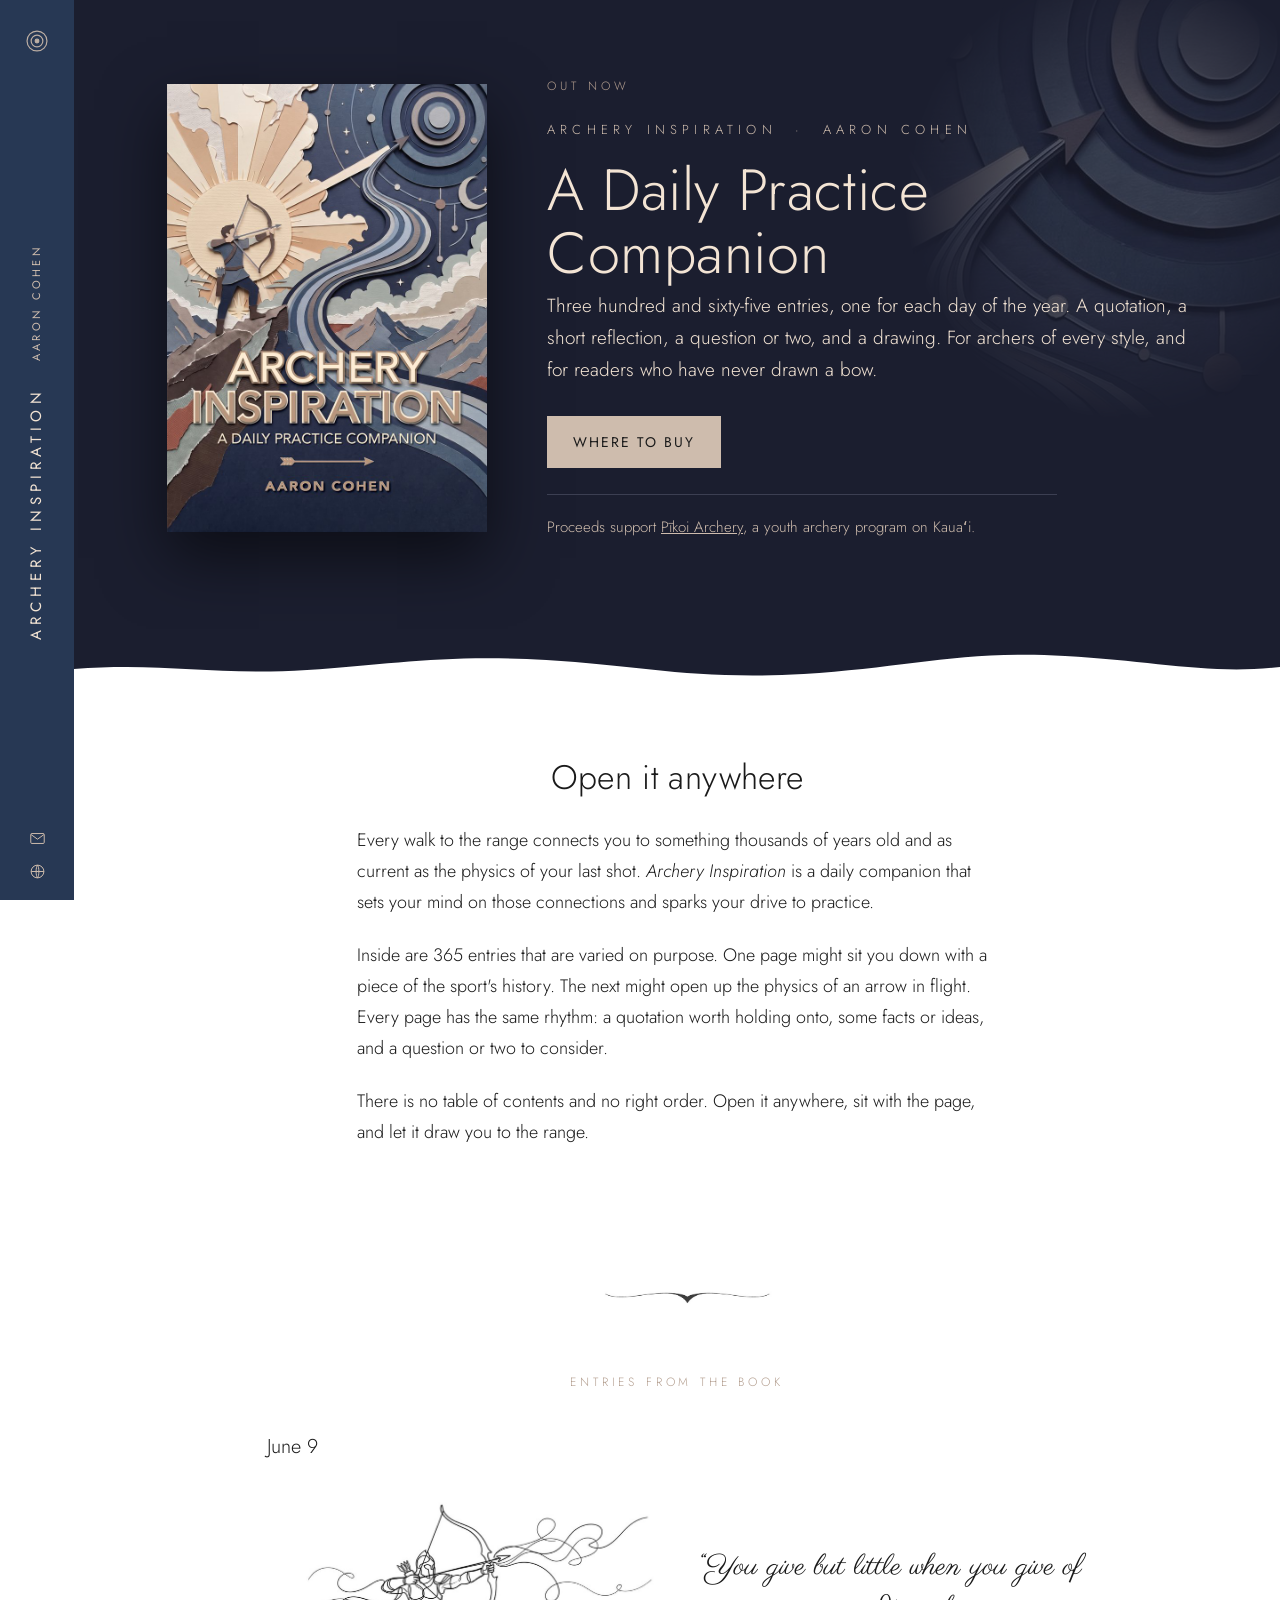
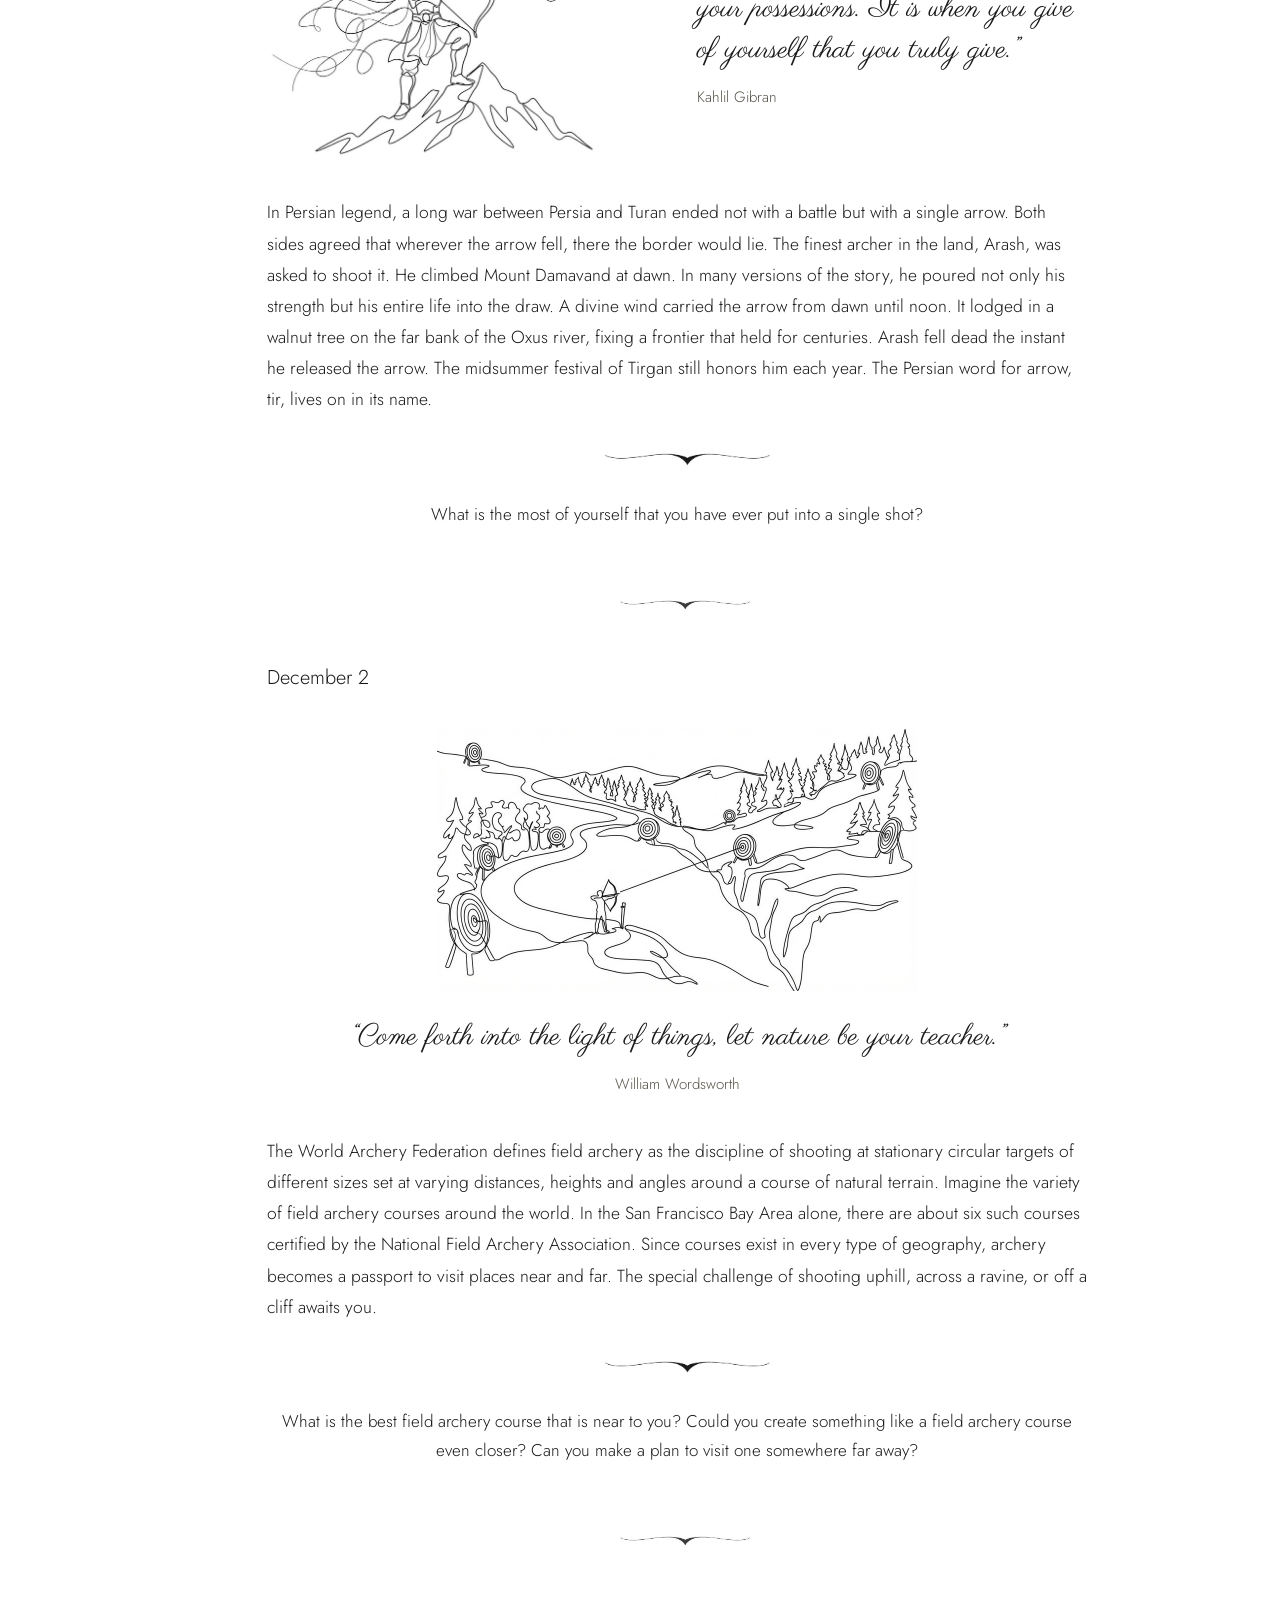
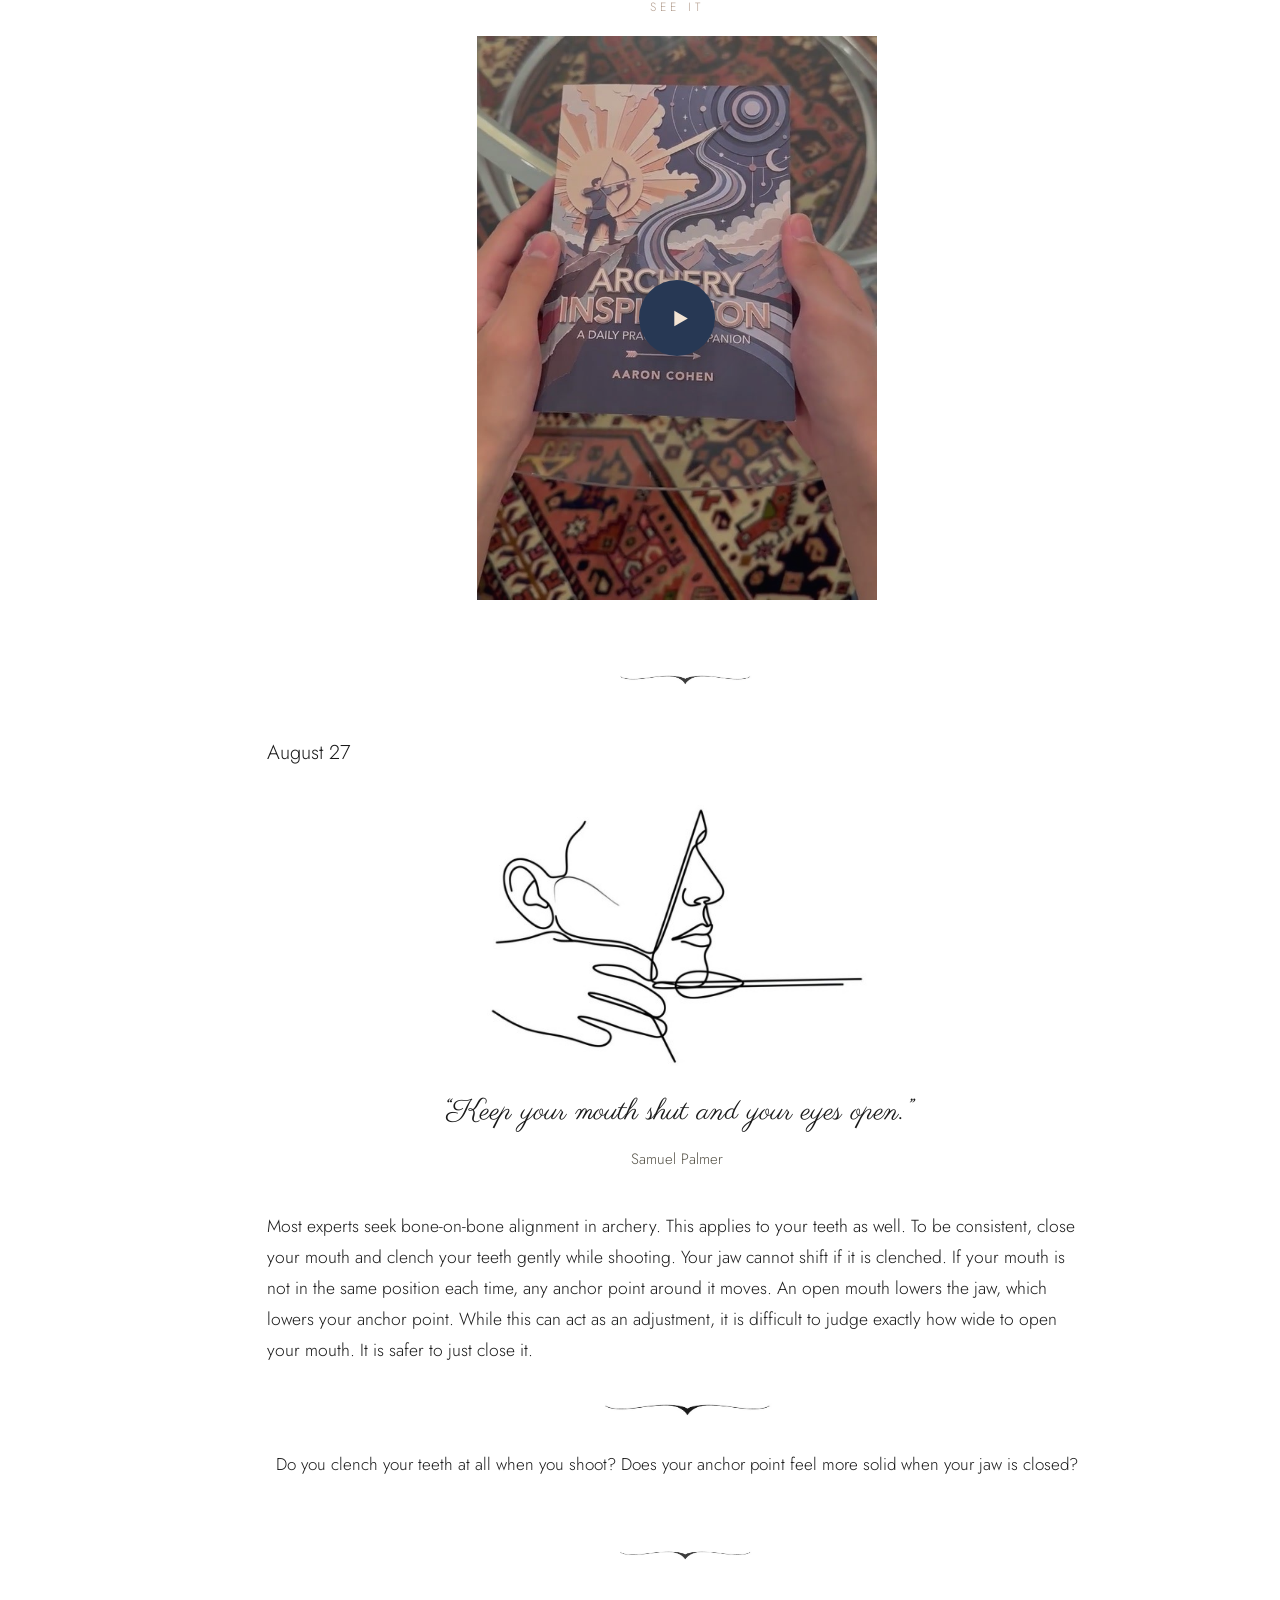
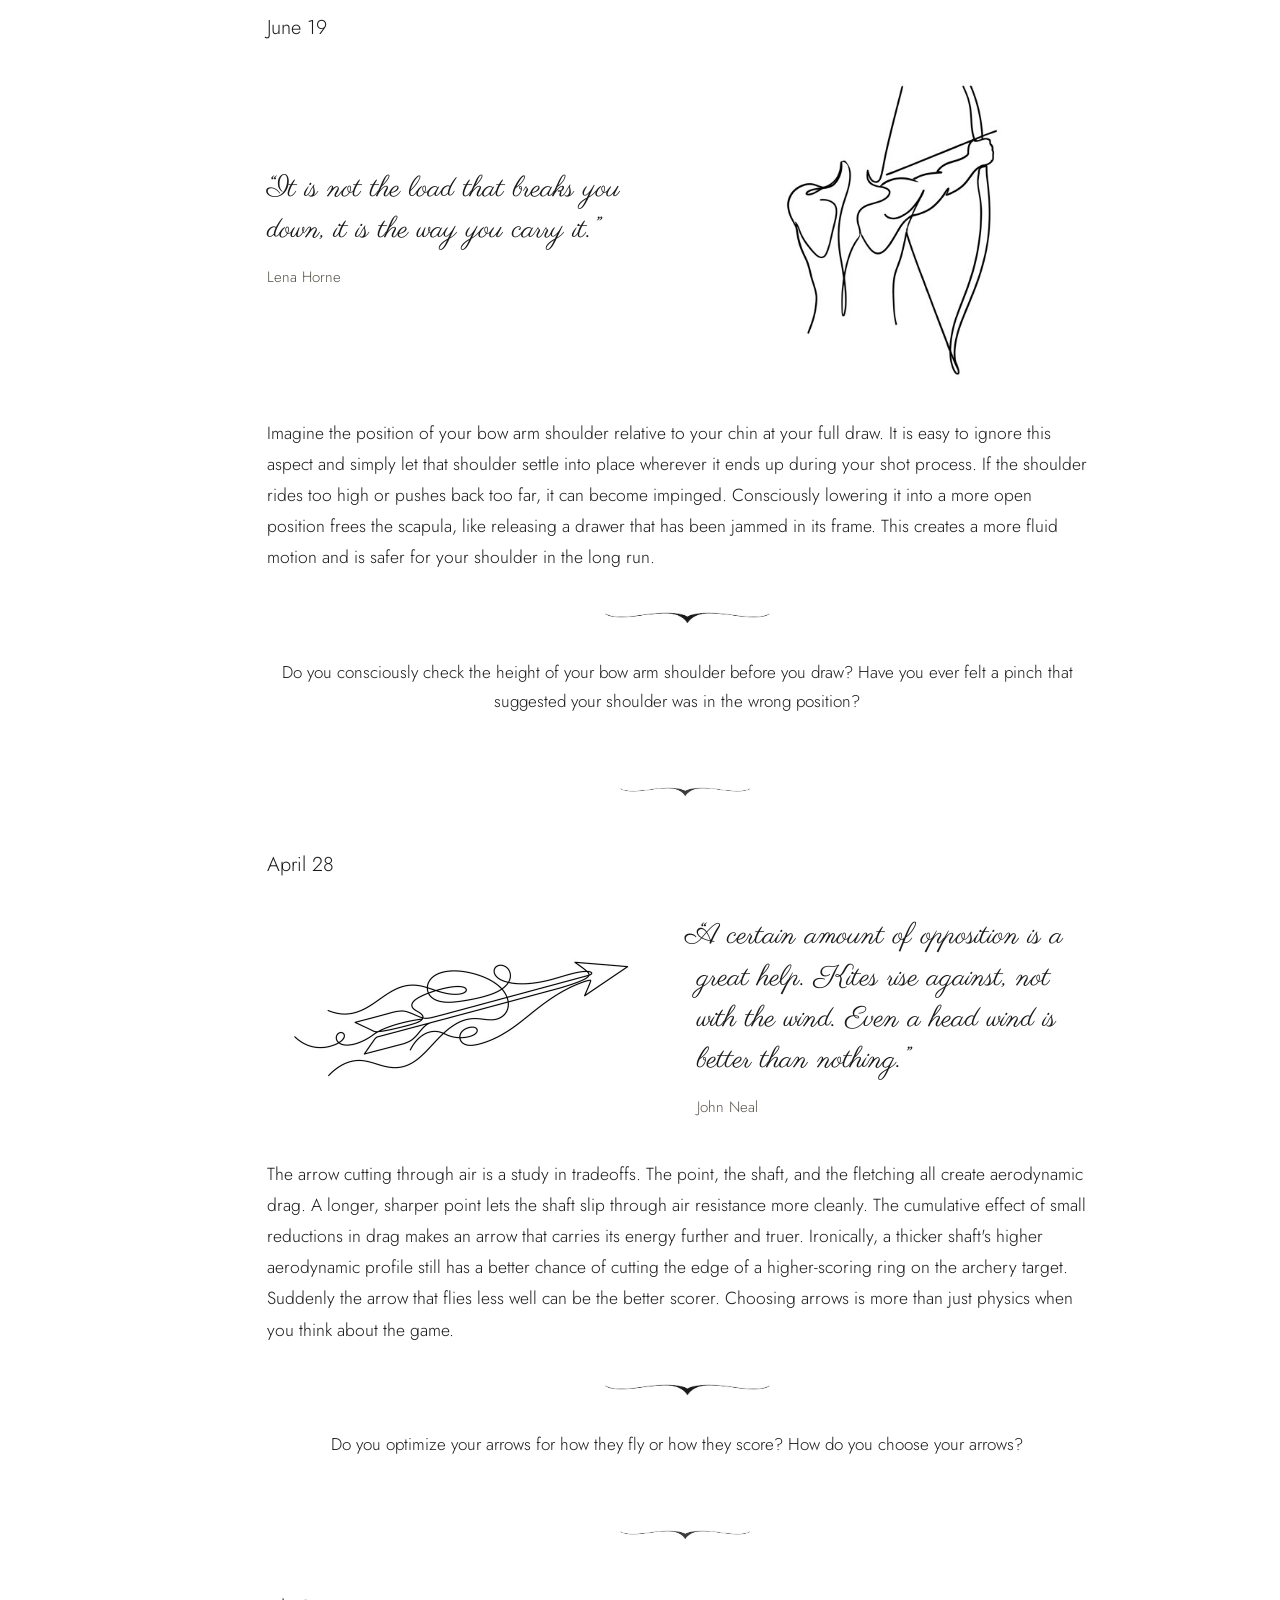
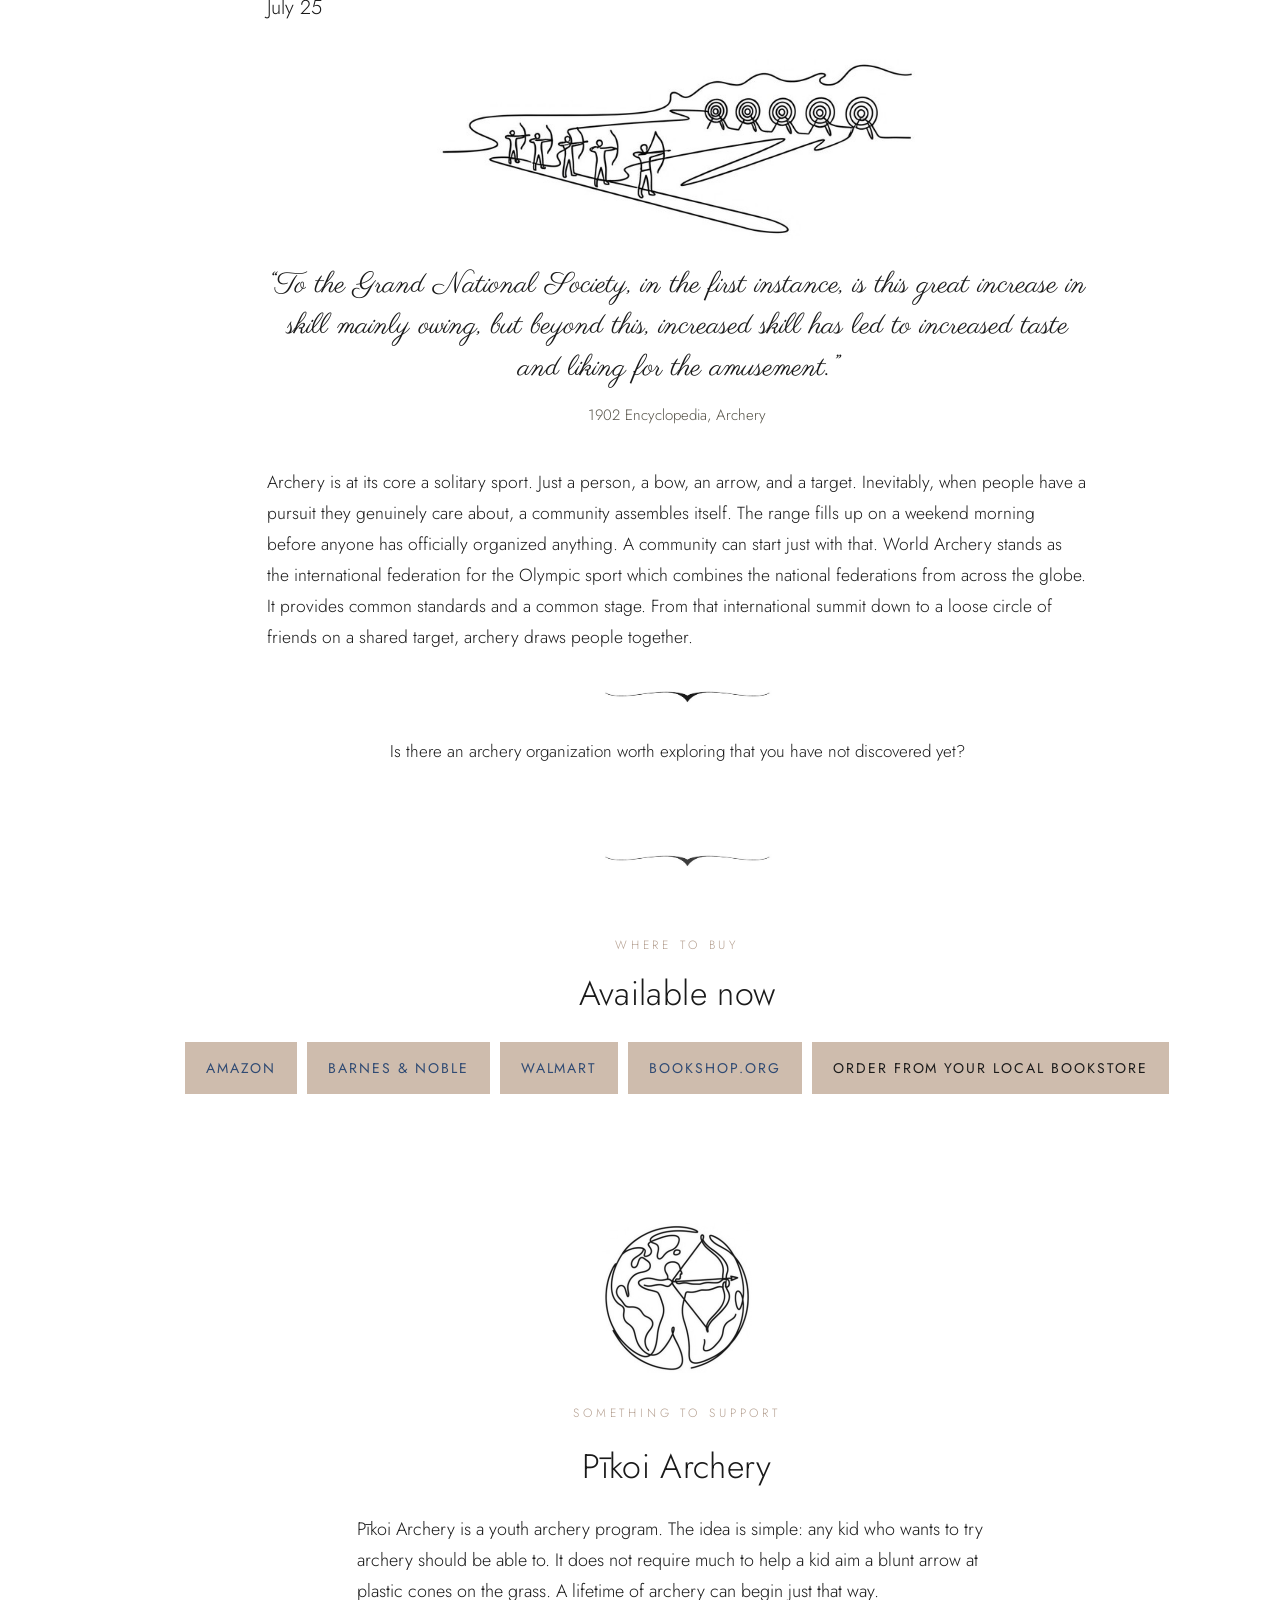
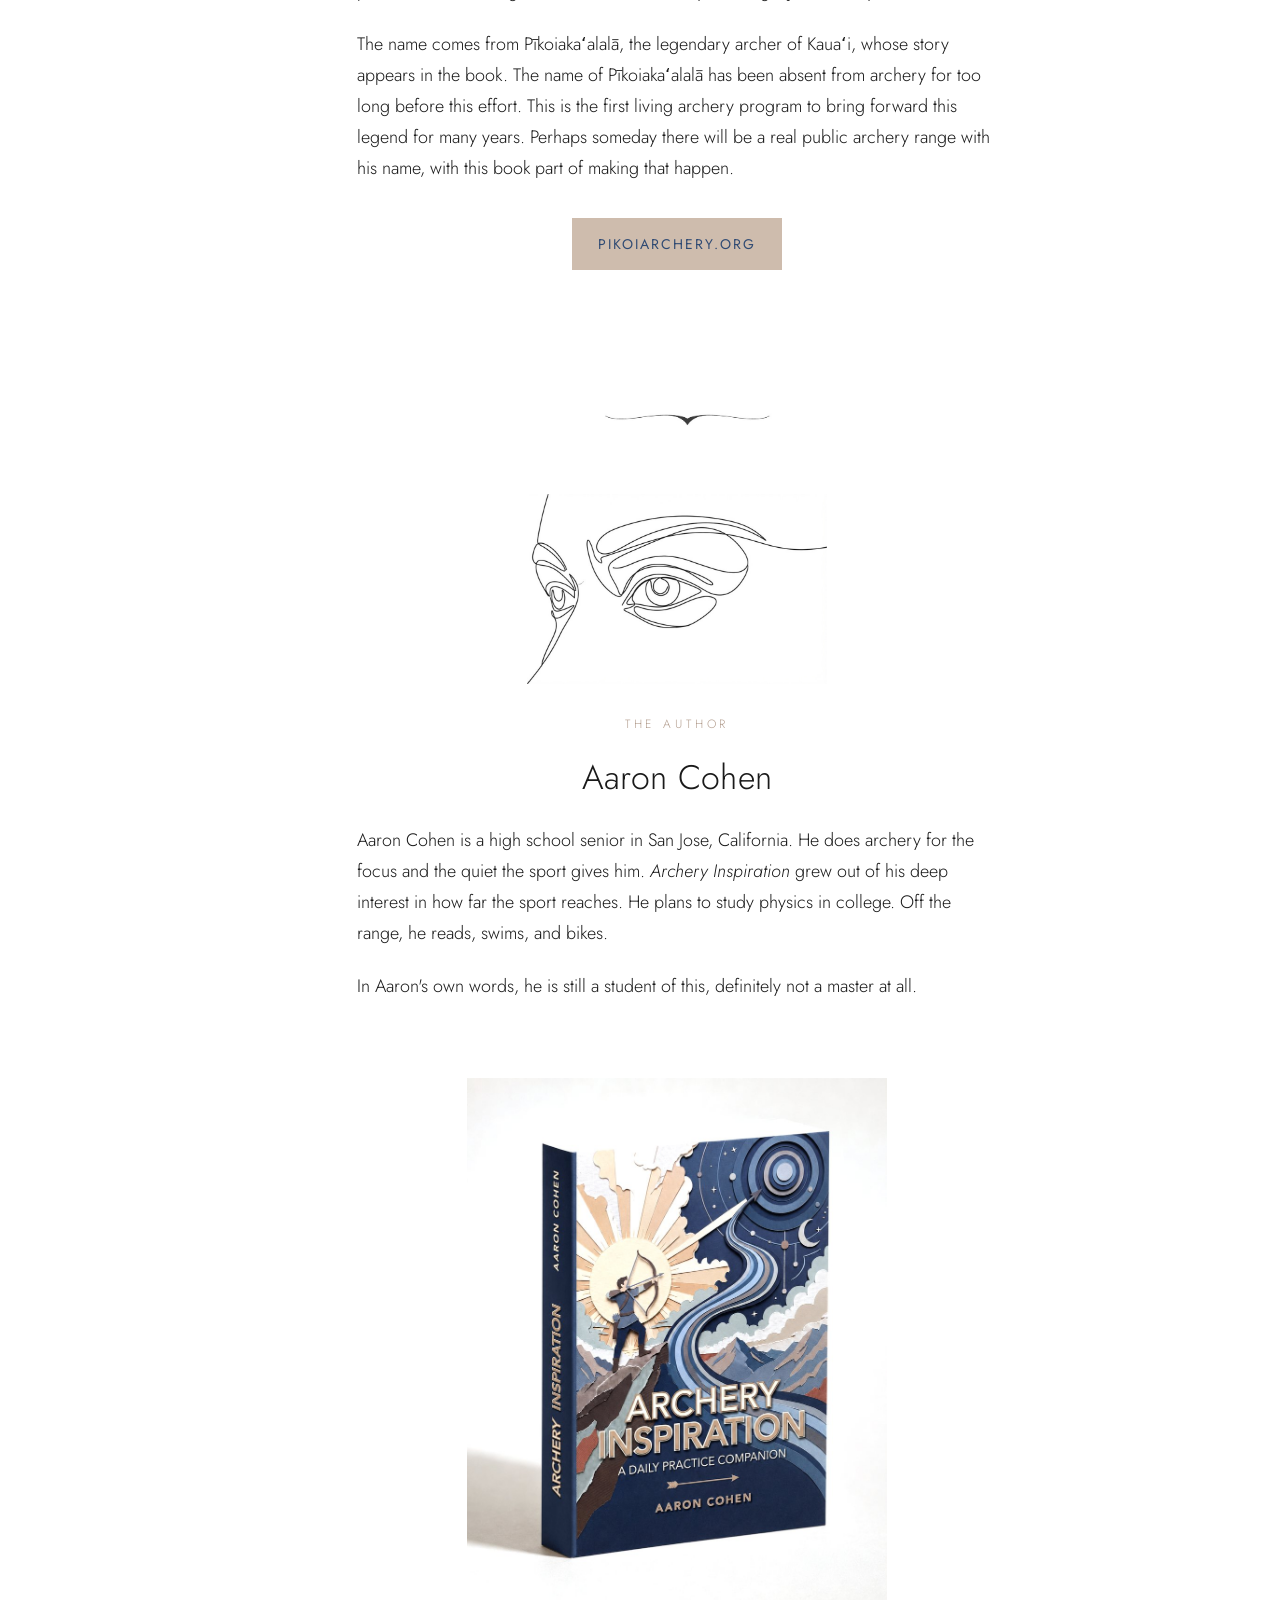
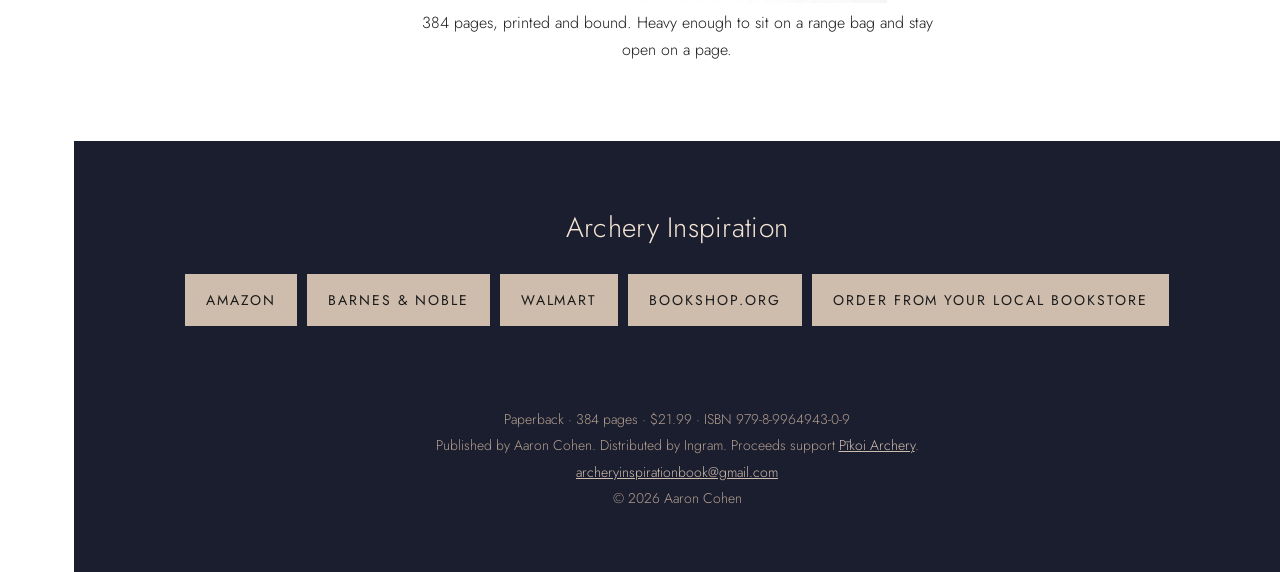
==== index.html @ 16da86ed "Remove film duration from description Removed a sentence about the duration from the film descriptio" ====
<!DOCTYPE html>
<html lang="en">
<head>
<meta charset="utf-8">
<meta name="viewport" content="width=device-width, initial-scale=1">
<title>Archery Inspiration: A Daily Practice Companion by Aaron Cohen</title>
<meta name="description" content="Archery Inspiration by Aaron Cohen. A daily practice companion for archers: 365 entries, each with a quotation, a short reflection, questions, and an original line drawing. Proceeds support Pikoi Archery, a youth archery program.">
<link rel="canonical" href="https://archeryinspirationbook.com/">
<meta name="theme-color" content="#1B1E2F">
<meta name="color-scheme" content="light">

<meta property="og:type" content="book">
<meta property="og:site_name" content="Archery Inspiration">
<meta property="og:title" content="Archery Inspiration: A Daily Practice Companion">
<meta property="og:description" content="Archery Inspiration by Aaron Cohen. A daily practice companion for archers: 365 entries, each with a quotation, a short reflection, questions, and an original line drawing. Proceeds support Pikoi Archery, a youth archery program.">
<meta property="og:url" content="https://archeryinspirationbook.com/">
<meta property="og:image" content="https://archeryinspirationbook.com/img/og-cover.jpg">
<meta property="og:image:width" content="1200">
<meta property="og:image:height" content="630">
<meta property="og:image:alt" content="The cover of Archery Inspiration by Aaron Cohen">
<meta name="twitter:card" content="summary_large_image">
<meta name="twitter:title" content="Archery Inspiration: A Daily Practice Companion">
<meta name="twitter:description" content="Archery Inspiration by Aaron Cohen. A daily practice companion for archers: 365 entries, each with a quotation, a short reflection, questions, and an original line drawing. Proceeds support Pikoi Archery, a youth archery program.">
<meta name="twitter:image" content="https://archeryinspirationbook.com/img/og-cover.jpg">

<link rel="icon" href="favicon.ico" sizes="any">
<link rel="icon" href="favicon.svg" type="image/svg+xml">
<link rel="apple-touch-icon" href="apple-touch-icon.png">

<link rel="preconnect" href="https://fonts.googleapis.com">
<link rel="preconnect" href="https://fonts.gstatic.com" crossorigin>
<link rel="stylesheet" href="https://fonts.googleapis.com/css2?family=Jost:wght@300;400;500&amp;family=Parisienne&amp;display=swap">
<link rel="stylesheet" href="css/site.css">

<script type="application/ld+json">
{
  "@context": "https://schema.org",
  "@type": "Book",
  "name": "Archery Inspiration: A Daily Practice Companion",
  "author": { "@type": "Person", "name": "Aaron Cohen" },
  "isbn": "9798996494309",
  "bookFormat": "https://schema.org/Paperback",
  "numberOfPages": 384,
  "inLanguage": "en",
  "image": "https://archeryinspirationbook.com/img/og-cover.jpg",
  "description": "Archery Inspiration by Aaron Cohen. A daily practice companion for archers: 365 entries, each with a quotation, a short reflection, questions, and an original line drawing. Proceeds support Pikoi Archery, a youth archery program.",
  "offers": {
    "@type": "Offer",
    "price": "21.99",
    "priceCurrency": "USD",
    "availability": "https://schema.org/InStock",
    "url": "https://www.amazon.com/dp/B0HF1HTM5K"
  }
}
</script>
</head>
<body>

<a class="skip" href="#main">Skip to content</a>

<!-- =============================================================== the spine rail -->
<div class="spine" role="complementary" aria-label="Archery Inspiration">
  <svg class="spine__mark" viewBox="0 0 24 24" fill="none" stroke="#CEBCAD" stroke-width="1.1" aria-hidden="true">
    <circle cx="12" cy="12" r="9.2"></circle><circle cx="12" cy="12" r="5.4"></circle><circle cx="12" cy="12" r="1.7" fill="#CEBCAD"></circle>
  </svg>
  <div class="spine__type">
    <span>Archery Inspiration</span>
    <span class="spine__author">Aaron Cohen</span>
  </div>
  <div class="spine__social">
    <a href="mailto:archeryinspirationbook@gmail.com" aria-label="Email the project">
      <svg viewBox="0 0 24 24" fill="none" stroke="currentColor" stroke-width="1.4" aria-hidden="true"><rect x="2.5" y="5" width="19" height="14" rx="1.5"></rect><path d="M3 6.5l9 6.5 9-6.5"></path></svg>
    </a>
    <a href="https://pikoiarchery.org" target="_blank" rel="noopener" aria-label="Pikoi Archery">
      <svg viewBox="0 0 24 24" fill="none" stroke="currentColor" stroke-width="1.4" aria-hidden="true"><circle cx="12" cy="12" r="9"></circle><path d="M3 12h18M12 3c2.6 3 2.6 15 0 18M12 3c-2.6 3-2.6 15 0 18"></path></svg>
    </a>
  </div>
</div>

<!-- ========================================================== narrow-screen bar -->
<div class="topbar">
  <span class="topbar__title">Archery Inspiration</span>
  <a class="topbar__buy" href="#buy">Buy</a>
</div>

<div class="page" id="main">

  <!-- ============================================================= hero -->
  <header class="hero">
    <img class="hero__sky" src="img/hero-sky.jpg" width="1100" height="1125" alt="" aria-hidden="true" decoding="async">
    <div class="hero__inner">
      <img class="hero__cover" src="img/cover.jpg" width="720" height="1008" alt="Cover of Archery Inspiration, a paper-cut illustration of an archer on a cliff drawing against a rising sun, with a river ribboning up into concentric target rings" decoding="async" fetchpriority="high">
      <div>
        <p class="hero__eyebrow">Out now</p>
        <span class="hero__title">Archery Inspiration &nbsp;&middot;&nbsp; Aaron Cohen</span>
        <h1>A Daily Practice Companion</h1>
        <p class="hero__lede">Three hundred and sixty-five entries, one for each day of the year. A quotation, a short reflection, a question or two, and a drawing. For archers of every style, and for readers who have never drawn a bow.</p>
        <a class="btn" href="#buy">Where to buy</a>
        <p class="hero__proceeds">Proceeds support <a href="https://pikoiarchery.org" target="_blank" rel="noopener">P&#299;koi Archery</a>, a youth archery program on Kaua&#699;i.</p>
      </div>
    </div>
  </header>

  <!-- ================================ the turn: navy opens into the book -->
  <div class="turn">
    <svg class="turn__edge" viewBox="0 0 1200 64" preserveAspectRatio="none" aria-hidden="true">
      <path d="M0 64 L0 40 C 90 33, 140 47, 232 41 C 318 35, 372 25, 470 31 C 566 37, 618 51, 726 45 C 828 39, 884 21, 986 27 C 1076 32, 1130 46, 1200 38 L1200 64 Z" fill="#FFFFFF"></path>
    </svg>
  </div>

  <!-- ================================================= what the book is -->
  <section class="band band--paper sect sect--first" aria-labelledby="about-h">
    <div class="wrap">
      <h2 id="about-h">Open it anywhere</h2>
      <p>Every walk to the range connects you to something thousands of years old and as current as the physics of your last shot. <em>Archery Inspiration</em> is a daily companion that sets your mind on those connections and sparks your drive to practice.</p>
      <p>Inside are 365 entries that are varied on purpose. One page might sit you down with a piece of the sport's history. The next might open up the physics of an arrow in flight. Every page has the same rhythm: a quotation worth holding onto, some facts or ideas, and a question or two to consider.</p>
      <p>There is no table of contents and no right order. Open it anywhere, sit with the page, and let it draw you to the range.</p>
    </div>
  </section>

  
  <img class="rule" src="img/flourish.png" width="520" height="55" alt="" aria-hidden="true" style="max-width:190px;" decoding="async" loading="lazy">

  <!-- ==================================================== sample entries -->
  <section class="band band--paper" aria-labelledby="entries-h">
    <div class="entry"><div class="wrap wrap--wide">
      <p class="eyebrow">Entries from the book</p>
      <h2 id="entries-h" class="vh">Sample daily entries</h2>
    </div></div>
      <div class="entry"><div class="wrap wrap--wide"><p class="entry__date">June 9</p><div class="entry__top"><img class="entry__art" src="img/entry-jun09.jpg" width="800" height="535" alt="Single line drawing of an armored archer at full draw on a mountain peak, his cloak streaming behind him" style="max-width:400px;" decoding="async" loading="lazy"><div class="entry__words"><p class="entry__quote">&ldquo;You give but little when you give of your possessions. It is when you give of yourself that you truly give.&rdquo;</p><p class="entry__attrib">Kahlil Gibran</p></div></div><p class="entry__body">In Persian legend, a long war between Persia and Turan ended not with a battle but with a single arrow. Both sides agreed that wherever the arrow fell, there the border would lie. The finest archer in the land, Arash, was asked to shoot it. He climbed Mount Damavand at dawn. In many versions of the story, he poured not only his strength but his entire life into the draw. A divine wind carried the arrow from dawn until noon. It lodged in a walnut tree on the far bank of the Oxus river, fixing a frontier that held for centuries. Arash fell dead the instant he released the arrow. The midsummer festival of Tirgan still honors him each year. The Persian word for arrow, tir, lives on in its name.</p><img class="entry__flourish" src="img/flourish.png" width="520" height="55" alt="" aria-hidden="true" style="max-width:190px;" decoding="async" loading="lazy"><p class="entry__q">What is the most of yourself that you have ever put into a single shot?</p></div></div>
      <img class="rule rule--tight" src="img/flourish.png" width="520" height="55" alt="" aria-hidden="true" decoding="async" loading="lazy">
      <div class="entry"><div class="wrap wrap--wide"><p class="entry__date">December 2</p><div class="entry__top entry__top--stack"><img class="entry__art" src="img/entry-dec02.jpg" width="960" height="524" alt="Single line drawing of a field archery course winding through hills and pines, with targets set at varying distances" style="max-width:480px;" decoding="async" loading="lazy"><div class="entry__words"><p class="entry__quote">&ldquo;Come forth into the light of things, let nature be your teacher.&rdquo;</p><p class="entry__attrib">William Wordsworth</p></div></div><p class="entry__body">The World Archery Federation defines field archery as the discipline of shooting at stationary circular targets of different sizes set at varying distances, heights and angles around a course of natural terrain. Imagine the variety of field archery courses around the world. In the San Francisco Bay Area alone, there are about six such courses certified by the National Field Archery Association. Since courses exist in every type of geography, archery becomes a passport to visit places near and far. The special challenge of shooting uphill, across a ravine, or off a cliff awaits you.</p><img class="entry__flourish" src="img/flourish.png" width="520" height="55" alt="" aria-hidden="true" style="max-width:190px;" decoding="async" loading="lazy"><p class="entry__q">What is the best field archery course that is near to you? Could you create something like a field archery course even closer? Can you make a plan to visit one somewhere far away?</p></div></div>
      <img class="rule rule--tight" src="img/flourish.png" width="520" height="55" alt="" aria-hidden="true" decoding="async" loading="lazy">
      <section class="band band--paper film" aria-labelledby="film-h">
        <div class="wrap wrap--wide">
          <p class="eyebrow">See it</p>
          <h2 id="film-h" class="vh">A look at the printed book</h2>
          <div class="film__stage" id="film-stage">
            <button class="film__btn" type="button" id="film-play">
              <img class="film__poster" src="img/video-poster.jpg" width="640" height="902" alt="A copy of Archery Inspiration held in two hands" decoding="async" loading="lazy">
              <span class="film__scrim"></span>
              <span class="film__play"><svg viewBox="0 0 24 24" fill="#F3E4D4" aria-hidden="true"><path d="M7 4.5v15l13-7.5z"></path></svg></span>
            </button>
          </div>
        </div>
      </section>
      <img class="rule rule--tight" src="img/flourish.png" width="520" height="55" alt="" aria-hidden="true" decoding="async" loading="lazy">
      <div class="entry"><div class="wrap wrap--wide"><p class="entry__date">August 27</p><div class="entry__top entry__top--stack"><img class="entry__art" src="img/entry-aug27.jpg" width="505" height="347" alt="Single line drawing of an archer's face in profile at anchor, the drawing hand against the jaw" style="max-width:380px;" decoding="async" loading="lazy"><div class="entry__words"><p class="entry__quote">&ldquo;Keep your mouth shut and your eyes open.&rdquo;</p><p class="entry__attrib">Samuel Palmer</p></div></div><p class="entry__body">Most experts seek bone-on-bone alignment in archery. This applies to your teeth as well. To be consistent, close your mouth and clench your teeth gently while shooting. Your jaw cannot shift if it is clenched. If your mouth is not in the same position each time, any anchor point around it moves. An open mouth lowers the jaw, which lowers your anchor point. While this can act as an adjustment, it is difficult to judge exactly how wide to open your mouth. It is safer to just close it.</p><img class="entry__flourish" src="img/flourish.png" width="520" height="55" alt="" aria-hidden="true" style="max-width:190px;" decoding="async" loading="lazy"><p class="entry__q">Do you clench your teeth at all when you shoot? Does your anchor point feel more solid when your jaw is closed?</p></div></div>
      <img class="rule rule--tight" src="img/flourish.png" width="520" height="55" alt="" aria-hidden="true" decoding="async" loading="lazy">
      <div class="entry"><div class="wrap wrap--wide"><p class="entry__date">June 19</p><div class="entry__top entry__top--reverse"><img class="entry__art" src="img/entry-jun19.jpg" width="305" height="416" alt="Single line drawing of a bow arm shoulder and scapula at full draw" style="max-width:220px;" decoding="async" loading="lazy"><div class="entry__words"><p class="entry__quote">&ldquo;It is not the load that breaks you down, it is the way you carry it.&rdquo;</p><p class="entry__attrib">Lena Horne</p></div></div><p class="entry__body">Imagine the position of your bow arm shoulder relative to your chin at your full draw. It is easy to ignore this aspect and simply let that shoulder settle into place wherever it ends up during your shot process. If the shoulder rides too high or pushes back too far, it can become impinged. Consciously lowering it into a more open position frees the scapula, like releasing a drawer that has been jammed in its frame. This creates a more fluid motion and is safer for your shoulder in the long run.</p><img class="entry__flourish" src="img/flourish.png" width="520" height="55" alt="" aria-hidden="true" style="max-width:190px;" decoding="async" loading="lazy"><p class="entry__q">Do you consciously check the height of your bow arm shoulder before you draw? Have you ever felt a pinch that suggested your shoulder was in the wrong position?</p></div></div>
      <img class="rule rule--tight" src="img/flourish.png" width="520" height="55" alt="" aria-hidden="true" decoding="async" loading="lazy">
      <div class="entry"><div class="wrap wrap--wide"><p class="entry__date">April 28</p><div class="entry__top"><img class="entry__art" src="img/entry-apr28.jpg" width="680" height="244" alt="Single line drawing of an arrow point and shaft cutting through swirling air" style="max-width:340px;" decoding="async" loading="lazy"><div class="entry__words"><p class="entry__quote">&ldquo;A certain amount of opposition is a great help. Kites rise against, not with the wind. Even a head wind is better than nothing.&rdquo;</p><p class="entry__attrib">John Neal</p></div></div><p class="entry__body">The arrow cutting through air is a study in tradeoffs. The point, the shaft, and the fletching all create aerodynamic drag. A longer, sharper point lets the shaft slip through air resistance more cleanly. The cumulative effect of small reductions in drag makes an arrow that carries its energy further and truer. Ironically, a thicker shaft's higher aerodynamic profile still has a better chance of cutting the edge of a higher-scoring ring on the archery target. Suddenly the arrow that flies less well can be the better scorer. Choosing arrows is more than just physics when you think about the game.</p><img class="entry__flourish" src="img/flourish.png" width="520" height="55" alt="" aria-hidden="true" style="max-width:190px;" decoding="async" loading="lazy"><p class="entry__q">Do you optimize your arrows for how they fly or how they score? How do you choose your arrows?</p></div></div>
      <img class="rule rule--tight" src="img/flourish.png" width="520" height="55" alt="" aria-hidden="true" decoding="async" loading="lazy">
      <div class="entry"><div class="wrap wrap--wide"><p class="entry__date">July 25</p><div class="entry__top entry__top--stack"><img class="entry__art" src="img/entry-jul25.jpg" width="651" height="244" alt="Single line drawing of a line of archers shooting at a row of targets across an open field" style="max-width:480px;" decoding="async" loading="lazy"><div class="entry__words"><p class="entry__quote">&ldquo;To the Grand National Society, in the first instance, is this great increase in skill mainly owing, but beyond this, increased skill has led to increased taste and liking for the amusement.&rdquo;</p><p class="entry__attrib">1902 Encyclopedia, Archery</p></div></div><p class="entry__body">Archery is at its core a solitary sport. Just a person, a bow, an arrow, and a target. Inevitably, when people have a pursuit they genuinely care about, a community assembles itself. The range fills up on a weekend morning before anyone has officially organized anything. A community can start just with that. World Archery stands as the international federation for the Olympic sport which combines the national federations from across the globe. It provides common standards and a common stage. From that international summit down to a loose circle of friends on a shared target, archery draws people together.</p><img class="entry__flourish" src="img/flourish.png" width="520" height="55" alt="" aria-hidden="true" style="max-width:190px;" decoding="async" loading="lazy"><p class="entry__q">Is there an archery organization worth exploring that you have not discovered yet?</p></div></div>
  </section>

  
  <img class="rule" src="img/flourish.png" width="520" height="55" alt="" aria-hidden="true" style="max-width:190px;" decoding="async" loading="lazy">

  <!-- ============================================================ buy row -->
  <section class="band band--paper buy" id="buy" aria-labelledby="buy-h">
    <div class="wrap wrap--wide">
      <p class="eyebrow">Where to buy</p>
      <h2 id="buy-h">Available now</h2>
      <div class="buy__row"><a class="btn" href="https://www.amazon.com/dp/B0HF1HTM5K" target="_blank" rel="noopener" data-retailer="amazon">Amazon</a><a class="btn" href="https://www.barnesandnoble.com/w/archery-inspiration-aaron-cohen/1151065997" target="_blank" rel="noopener" data-retailer="barnes-and-noble">Barnes &amp; Noble</a><a class="btn" href="https://www.walmart.com/ip/Archery-Inspiration-Paperback-9798996494309/20818621882" target="_blank" rel="noopener" data-retailer="walmart">Walmart</a><a class="btn" href="https://bookshop.org/p/books/archery-inspiration/06f52ea9d5ba29b6?ean=9798996494309" target="_blank" rel="noopener" data-retailer="bookshop">Bookshop.org</a><button class="btn" type="button" data-local="buy-note">Order from your local bookstore</button></div>
      <p class="buy__note" id="buy-note" role="status"></p>
    </div>
  </section>

  <!-- ============================================================== pikoi -->
  <section class="band band--paper sect" aria-labelledby="pikoi-h">
    <div class="wrap">
      <img class="marker" src="img/marker-globe.jpg" width="300" height="300" alt="" aria-hidden="true" style="max-width:150px;" decoding="async" loading="lazy">
      <p class="eyebrow">Something to support</p>
      <h2 id="pikoi-h">P&#299;koi Archery</h2>
      <p>P&#299;koi Archery is a youth archery program. The idea is simple: any kid who wants to try archery should be able to. It does not require much to help a kid aim a blunt arrow at plastic cones on the grass. A lifetime of archery can begin just that way.</p>
      <p>The name comes from P&#299;koiaka&#699;alal&#257;, the legendary archer of Kaua&#699;i, whose story appears in the book. The name of P&#299;koiaka&#699;alal&#257; has been absent from archery for too long before this effort. This is the first living archery program to bring forward this legend for many years. Perhaps someday there will be a real public archery range with his name, with this book part of making that happen.</p>
      <p style="text-align:center;margin-top:34px;"><a class="btn" href="https://pikoiarchery.org" target="_blank" rel="noopener">pikoiarchery.org</a></p>
    </div>
  </section>

  
  <img class="rule" src="img/flourish.png" width="520" height="55" alt="" aria-hidden="true" style="max-width:190px;" decoding="async" loading="lazy">

  <!-- ============================================================= author -->
  <section class="band band--paper sect" aria-labelledby="author-h">
    <div class="wrap">
      <img class="marker" src="img/draw-eyes.jpg" width="900" height="572" alt="" aria-hidden="true" style="max-width:300px;" decoding="async" loading="lazy">
      <p class="eyebrow">The Author</p>
      <h2 id="author-h">Aaron Cohen</h2>
      <p>Aaron Cohen is a high school senior in San Jose, California. He does archery for the focus and the quiet the sport gives him. <em>Archery Inspiration</em> grew out of his deep interest in how far the sport reaches. He plans to study physics in college. Off the range, he reads, swims, and bikes.</p>
      <p>In Aaron's own words, he is still a student of this, definitely not a master at all.</p>
    </div>
  </section>

  <!-- ========================================================= the object -->
  <section class="band band--paper object" aria-labelledby="object-h">
    <div class="wrap">
      <h2 id="object-h" class="vh">The printed book</h2>
      <img class="object__img" src="img/book-3d.jpg" width="900" height="1125" alt="The printed edition of Archery Inspiration standing upright, showing the navy spine and the paper-cut cover" decoding="async" loading="lazy">
      <p class="object__cap">384 pages, printed and bound. Heavy enough to sit on a range bag and stay open on a page.</p>
    </div>
  </section>

  <!-- ============================================================= footer -->
  <footer class="foot" aria-labelledby="foot-h">
    <div class="wrap wrap--wide">
      <h2 id="foot-h" style="font-size:clamp(22px,2.6vw,28px);margin-bottom:28px;">Archery Inspiration</h2>
      <div class="buy__row"><a class="btn" href="https://www.amazon.com/dp/B0HF1HTM5K" target="_blank" rel="noopener" data-retailer="amazon">Amazon</a><a class="btn" href="https://www.barnesandnoble.com/w/archery-inspiration-aaron-cohen/1151065997" target="_blank" rel="noopener" data-retailer="barnes-and-noble">Barnes &amp; Noble</a><a class="btn" href="https://www.walmart.com/ip/Archery-Inspiration-Paperback-9798996494309/20818621882" target="_blank" rel="noopener" data-retailer="walmart">Walmart</a><a class="btn" href="https://bookshop.org/p/books/archery-inspiration/06f52ea9d5ba29b6?ean=9798996494309" target="_blank" rel="noopener" data-retailer="bookshop">Bookshop.org</a><button class="btn" type="button" data-local="buy-note-foot">Order from your local bookstore</button></div>
      <p class="buy__note buy__note--dark" id="buy-note-foot" role="status"></p>
      <p class="foot__meta">
        Paperback &middot; 384 pages &middot; $21.99 &middot; ISBN 979-8-9964943-0-9<br>
        Published by Aaron Cohen. Distributed by Ingram. Proceeds support <a href="https://pikoiarchery.org" target="_blank" rel="noopener">P&#299;koi Archery</a>.<br>
        <a href="mailto:archeryinspirationbook@gmail.com">archeryinspirationbook@gmail.com</a><br>
        &copy; 2026 Aaron Cohen
      </p>
    </div>
  </footer>

</div>

<script src="js/site.js" defer></script>
</body>
</html>
---- css/site.css ----
/* ==========================================================================
   Archery Inspiration
   Palette, type and structure follow the Archery Inspiration website build
   brief. Nothing here is invented.
   ========================================================================== */

:root{
  /* palette, straight from the brief */
  --night:#1B1E2F;   /* hero and footer ground */
  --deep:#2A2C3E;
  --spine:#273854;   /* the spine rail */
  --slate:#3C3F52;   /* dividers, muted elements */
  --cream:#F3E4D4;   /* headlines and body text on dark */
  --sand:#CEBCAD;    /* secondary text, button fills */
  --stone:#B49F90;   /* hover states, small accents */
  --paper:#FFFFFF;   /* ground for every section between hero and footer */
  --ink:#1A1A1A;     /* body text and the line drawings on white */
  --ink-soft:#565348;

  --sans:'Jost','Century Gothic','Avenir Next',Avenir,Futura,'Trebuchet MS',sans-serif;
  --script:'Parisienne','Petit Formal Script','Snell Roundhand',cursive;

  --rail:74px;
  --measure:640px;
}

*,*::before,*::after{box-sizing:border-box;}

html{scroll-behavior:smooth;}
@media (prefers-reduced-motion:reduce){html{scroll-behavior:auto;}}

body{
  margin:0;
  background:var(--paper);
  color:var(--ink);
  font-family:var(--sans);
  font-weight:300;
  font-size:18px;
  line-height:1.72;
  -webkit-font-smoothing:antialiased;
  -moz-osx-font-smoothing:grayscale;
}
img{max-width:100%;}
:focus-visible{outline:2px solid var(--stone);outline-offset:3px;}

.vh{position:absolute;width:1px;height:1px;overflow:hidden;clip:rect(0 0 0 0);white-space:nowrap;}

.skip{
  position:absolute;left:-9999px;top:0;z-index:60;
  background:var(--sand);color:var(--ink);padding:12px 18px;
  font-size:14px;letter-spacing:.12em;text-transform:uppercase;text-decoration:none;
}
.skip:focus{left:calc(var(--rail) + 12px);}

/* ------------------------------------------------------------ spine rail */
.spine{
  position:fixed;top:0;left:0;bottom:0;width:var(--rail);
  background:var(--spine);
  display:flex;flex-direction:column;align-items:center;justify-content:space-between;
  padding:28px 0 20px;z-index:40;
}
.spine__mark{width:26px;height:26px;flex:none;opacity:.9;}
.spine__type{
  writing-mode:vertical-rl;transform:rotate(180deg);
  display:flex;align-items:center;gap:26px;
  color:var(--cream);font-weight:400;letter-spacing:.34em;
  text-transform:uppercase;font-size:15px;white-space:nowrap;
}
.spine__author{font-size:11px;color:var(--sand);letter-spacing:.3em;}
.spine__social{display:flex;flex-direction:column;gap:16px;flex:none;}
.spine__social a{display:block;color:var(--sand);transition:color .18s ease;}
.spine__social a:hover{color:var(--cream);}
.spine__social svg{display:block;width:17px;height:17px;}

/* -------------------------------------------------------- narrow top bar */
.topbar{
  display:none;position:sticky;top:0;z-index:40;background:var(--spine);
  padding:11px 16px;align-items:center;justify-content:space-between;gap:14px;
}
.topbar__title{
  color:var(--cream);font-size:13px;letter-spacing:.22em;text-transform:uppercase;
  white-space:nowrap;overflow:hidden;text-overflow:ellipsis;
}
.topbar__buy{
  flex:none;background:var(--sand);color:var(--ink);text-decoration:none;
  font-size:13px;letter-spacing:.12em;text-transform:uppercase;padding:8px 18px;
}

/* -------------------------------------------------------------- scaffold */
.page{margin-left:var(--rail);}
.band{padding:0 28px;}
.band--paper{background:var(--paper);color:var(--ink);}
.wrap{max-width:var(--measure);margin:0 auto;}
.wrap--wide{max-width:820px;}

/* ------------------------------------------------------------------ hero */
.hero{position:relative;overflow:hidden;padding:76px 28px 88px;background:var(--night);}
.hero__sky{
  position:absolute;top:-14%;right:-10%;width:min(720px,72%);height:auto;
  opacity:.30;pointer-events:none;
  -webkit-mask-image:radial-gradient(closest-side at 62% 38%,#000 30%,transparent 82%);
  mask-image:radial-gradient(closest-side at 62% 38%,#000 30%,transparent 82%);
}
.hero__inner{
  position:relative;z-index:1;max-width:1020px;margin:0 auto;
  display:grid;grid-template-columns:minmax(0,320px) minmax(0,1fr);gap:60px;align-items:center;
}
.hero__cover{width:100%;height:auto;display:block;box-shadow:0 26px 60px rgba(0,0,0,.55);}
.hero__eyebrow{font-size:12px;letter-spacing:.34em;text-transform:uppercase;color:var(--stone);margin:0 0 22px;}
.hero h1{
  font-family:var(--sans);font-weight:300;font-size:clamp(38px,5.2vw,58px);
  line-height:1.08;letter-spacing:.01em;margin:0 0 6px;color:var(--cream);text-wrap:balance;
}
.hero__title{
  display:block;font-size:13px;letter-spacing:.4em;text-transform:uppercase;
  color:var(--sand);margin:0 0 18px;
}
.hero__lede{font-size:19px;line-height:1.68;color:var(--cream);margin:0 0 30px;max-width:34em;}
.hero__proceeds{
  font-size:15px;color:var(--sand);margin:26px 0 0;padding-top:20px;
  border-top:1px solid var(--slate);max-width:34em;
}
.hero__proceeds a{color:var(--sand);}

/* --------------------------------------------------------------- buttons */
.btn{
  display:inline-block;background:var(--sand);color:var(--ink);text-decoration:none;
  font-family:var(--sans);font-weight:400;font-size:14px;letter-spacing:.14em;
  text-transform:uppercase;padding:14px 26px;border:none;cursor:pointer;
  transition:background .18s ease;
}
.btn:hover{background:var(--stone);}

/* ---------------------------------------------------------- the transition */
.turn{background:var(--night);padding:0;position:relative;}
.turn__edge{display:block;width:100%;height:64px;}


/* ---------------------------------------------------------------- sections */
.sect{padding:0 28px 76px;}
.sect--first{padding-top:64px;}
.marker{display:block;margin:0 auto 30px;height:auto;opacity:.92;}
.eyebrow{
  font-size:12px;letter-spacing:.32em;text-transform:uppercase;
  color:var(--stone);margin:0 0 18px;text-align:center;
}
h2{
  font-family:var(--sans);font-weight:300;font-size:clamp(26px,3.4vw,34px);
  line-height:1.24;letter-spacing:.01em;margin:0 0 26px;text-align:center;
  text-wrap:balance;color:var(--ink);
}
.sect p{margin:0 0 22px;}
.sect p:last-child{margin-bottom:0;}
.rule{display:block;margin:64px auto;width:190px;height:auto;opacity:.85;}
.rule--tight{margin:48px auto;width:150px;}

/* -------------------------------------------------------------- the entry */
.entry{padding:0 28px 20px;}
.entry__date{font-size:20px;font-weight:300;color:var(--ink);margin:0 0 34px;}
.entry__top{
  display:grid;grid-template-columns:minmax(0,1fr) minmax(0,1fr);
  gap:40px;align-items:center;margin-bottom:38px;
}
.entry__top--reverse .entry__art{order:2;}
.entry__top--reverse .entry__words{order:1;}
.entry__top--stack{grid-template-columns:1fr;justify-items:center;gap:26px;}
.entry__top--stack .entry__quote,
.entry__top--stack .entry__attrib{text-align:center;}
.entry__art{width:100%;height:auto;display:block;margin:0 auto;}
.entry__quote{
  font-family:var(--script);font-size:clamp(23px,2.8vw,29px);line-height:1.42;
  color:var(--ink);margin:0 0 14px;
}
.entry__attrib{font-size:15px;color:var(--ink-soft);margin:0;}
.entry__body{font-size:17.5px;line-height:1.78;margin:0;}
.entry__flourish{display:block;margin:34px auto 30px;width:190px;height:auto;}
.entry__q{text-align:center;font-size:17px;line-height:1.72;margin:0;color:var(--ink);}

/* ------------------------------------------------------------- video card */
.film{padding:0 28px 24px;text-align:center;}
.film__stage{
  position:relative;max-width:400px;margin:0 auto;
  aspect-ratio:808 / 1140;background:var(--night);
}
.film__btn{
  display:block;position:absolute;inset:0;padding:0;border:0;
  background:none;cursor:pointer;width:100%;height:100%;
}
.film__poster{display:block;width:100%;height:100%;object-fit:cover;}
.film__scrim{
  position:absolute;inset:0;background:rgba(27,30,47,.16);
  transition:background .2s ease;
}
.film__btn:hover .film__scrim{background:rgba(27,30,47,.06);}
.film__play{
  position:absolute;top:50%;left:50%;transform:translate(-50%,-50%);
  width:76px;height:76px;border-radius:50%;background:var(--spine);
  display:flex;align-items:center;justify-content:center;
  box-shadow:0 8px 26px rgba(27,30,47,.34);
  transition:background .18s ease;
}
.film__btn:hover .film__play{background:var(--night);}
.film__play svg{width:25px;height:25px;margin-left:4px;}
.film__video{position:absolute;inset:0;width:100%;height:100%;background:var(--night);}
.film__cap{font-size:15px;color:var(--ink-soft);margin:16px 0 0;}
.film__fallback{
  position:absolute;inset:0;display:flex;flex-direction:column;
  align-items:center;justify-content:center;gap:14px;padding:24px;
  background:var(--night);color:var(--cream);font-size:15px;text-align:center;
}

/* ------------------------------------------------------------- the object */
.object{padding:0 28px 78px;text-align:center;}
.object__img{display:block;margin:0 auto;width:min(420px,78vw);height:auto;}
.object__cap{font-size:16px;line-height:1.7;color:var(--ink);margin:6px auto 0;max-width:34em;}

/* ----------------------------------------------------------------- buy row */
.buy{padding:0 28px 84px;text-align:center;scroll-margin-top:72px;}
.buy .wrap--wide,.foot .wrap--wide{max-width:1080px;}
.buy__row{display:flex;flex-wrap:wrap;justify-content:center;gap:10px;margin:0 0 20px;}
.buy__row .btn{padding-left:21px;padding-right:21px;}
.buy__note{font-size:15px;color:var(--ink-soft);margin:0;min-height:1.7em;}
.buy__note--dark{color:var(--sand);}

/* ------------------------------------------------------------------ footer */
.foot{background:var(--night);color:var(--sand);padding:70px 28px 60px;text-align:center;}
.foot h2{color:var(--cream);}
.foot__meta{font-size:14px;line-height:1.9;margin:34px 0 0;color:var(--stone);}
.foot__meta a{color:var(--sand);}
a{color:var(--spine);}
.band--paper a{color:#2F4A73;}

/* -------------------------------------------------------------- 404 page */
.oops{
  min-height:100vh;background:var(--night);color:var(--cream);
  display:flex;flex-direction:column;align-items:center;justify-content:center;
  gap:24px;padding:40px 28px;text-align:center;
}
.oops h1{font-weight:300;font-size:clamp(28px,5vw,42px);margin:0;color:var(--cream);}
.oops p{margin:0;color:var(--sand);max-width:34em;}

/* --------------------------------------------------------------- responsive */
@media (max-width:1023px){
  .spine{display:none;}
  .topbar{display:flex;}
  .page{margin-left:0;}
  .skip:focus{left:12px;}
  .hero{padding:40px 22px 54px;}
  .hero__inner{grid-template-columns:1fr;gap:38px;justify-items:center;text-align:center;}
  .hero__cover{max-width:200px;}
  .hero__lede,.hero__proceeds{margin-left:auto;margin-right:auto;}
  .entry__top{grid-template-columns:1fr;gap:26px;justify-items:center;}
  .entry__top--reverse .entry__art{order:1;}
  .entry__top--reverse .entry__words{order:2;}
  .entry__date{text-align:center;}
  .entry__quote,.entry__attrib{text-align:center;}
}
@media (max-width:560px){
  body{font-size:17px;}
  .band,.sect,.buy,.entry,.film,.object{padding-left:20px;padding-right:20px;}
  .rule{margin:46px auto;width:150px;}
  .film__stage{max-width:320px;}
  .film__play{width:58px;height:58px;}
}
@media (prefers-reduced-motion:reduce){
  .btn,.film__scrim,.film__play{transition:none;}
}
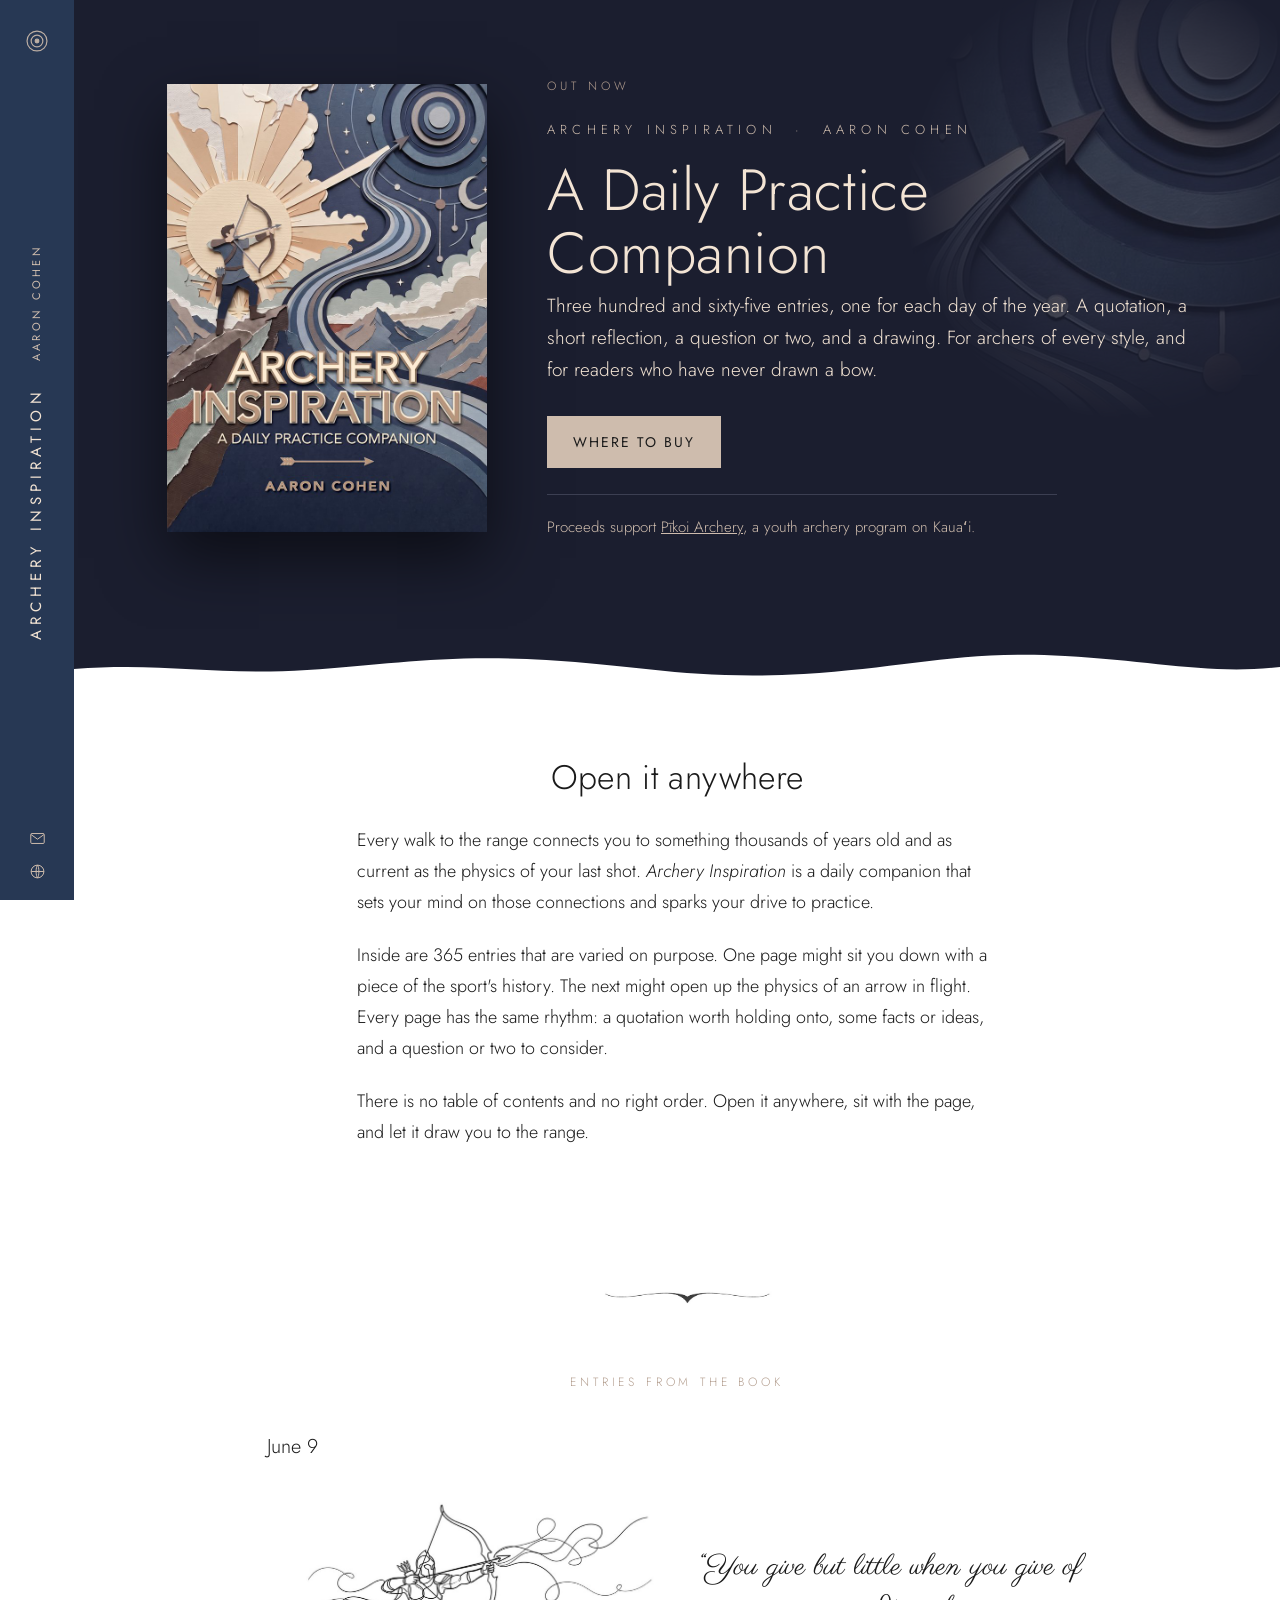
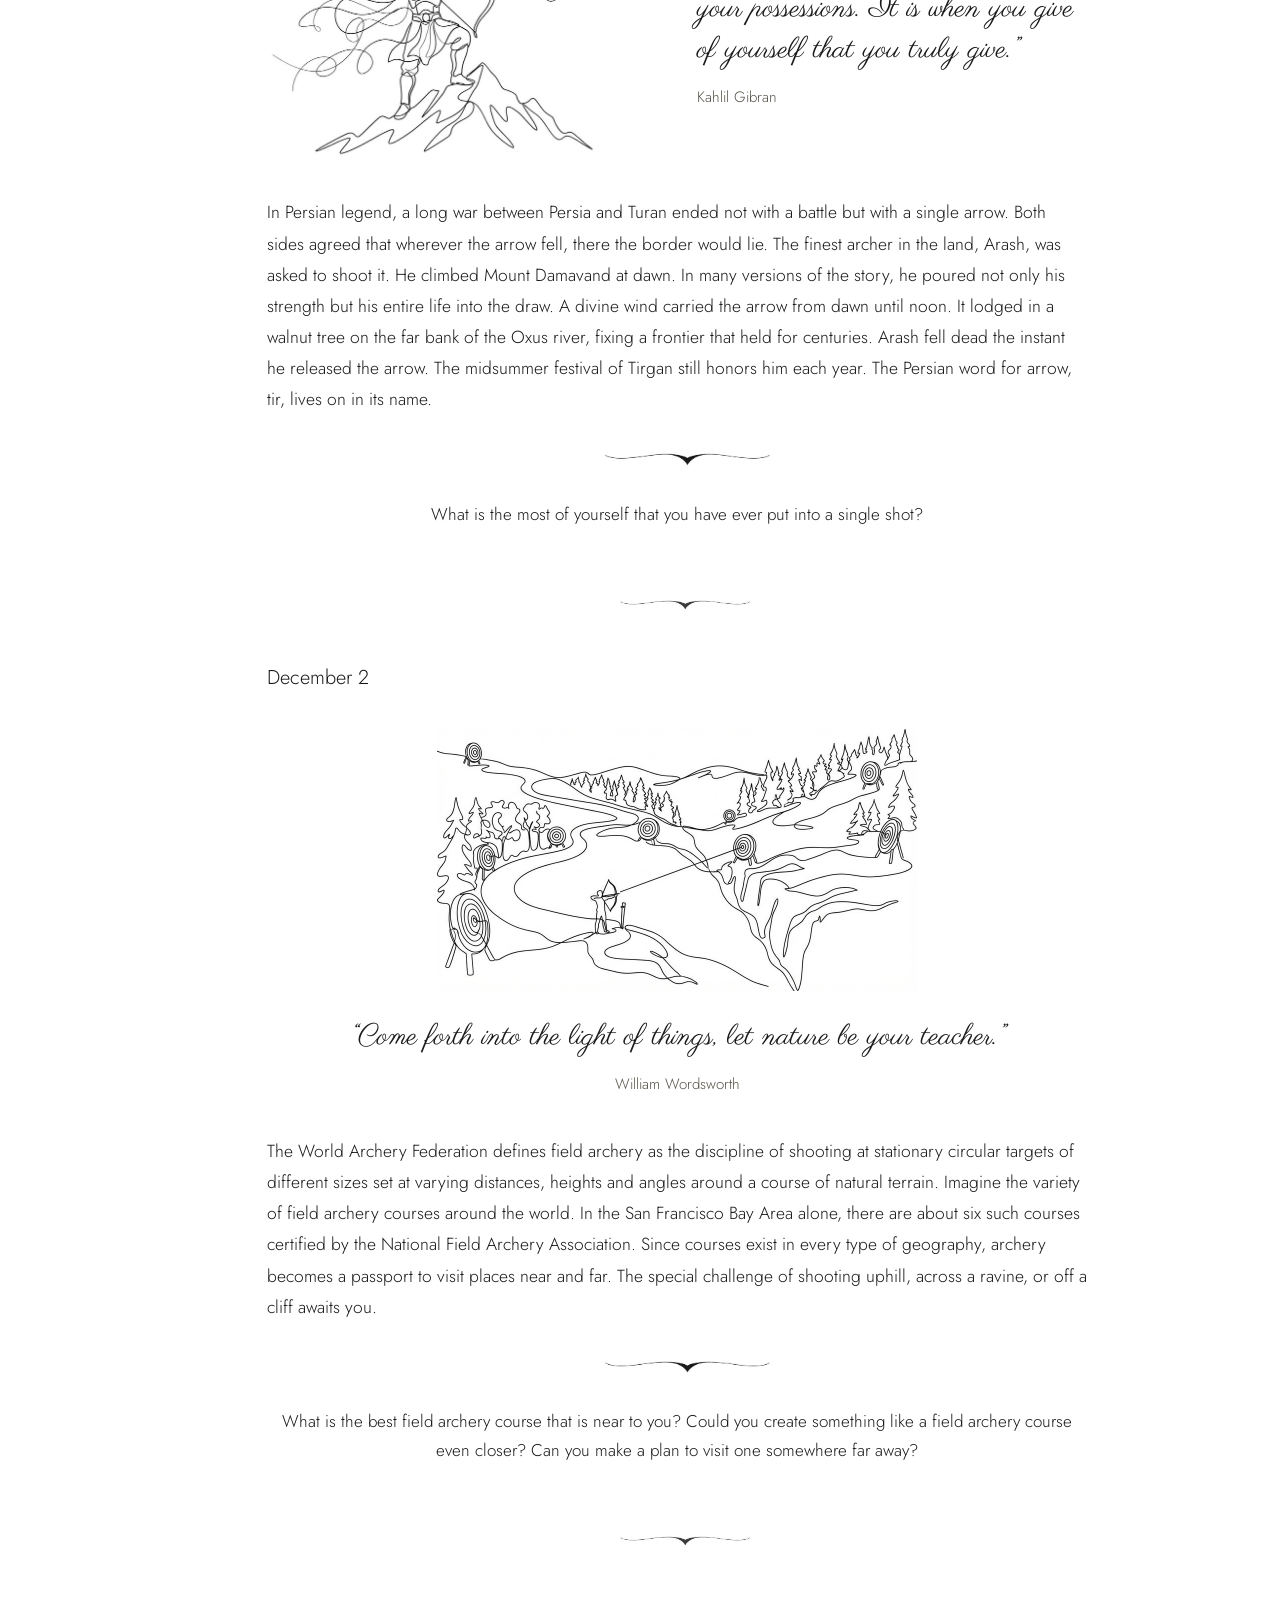
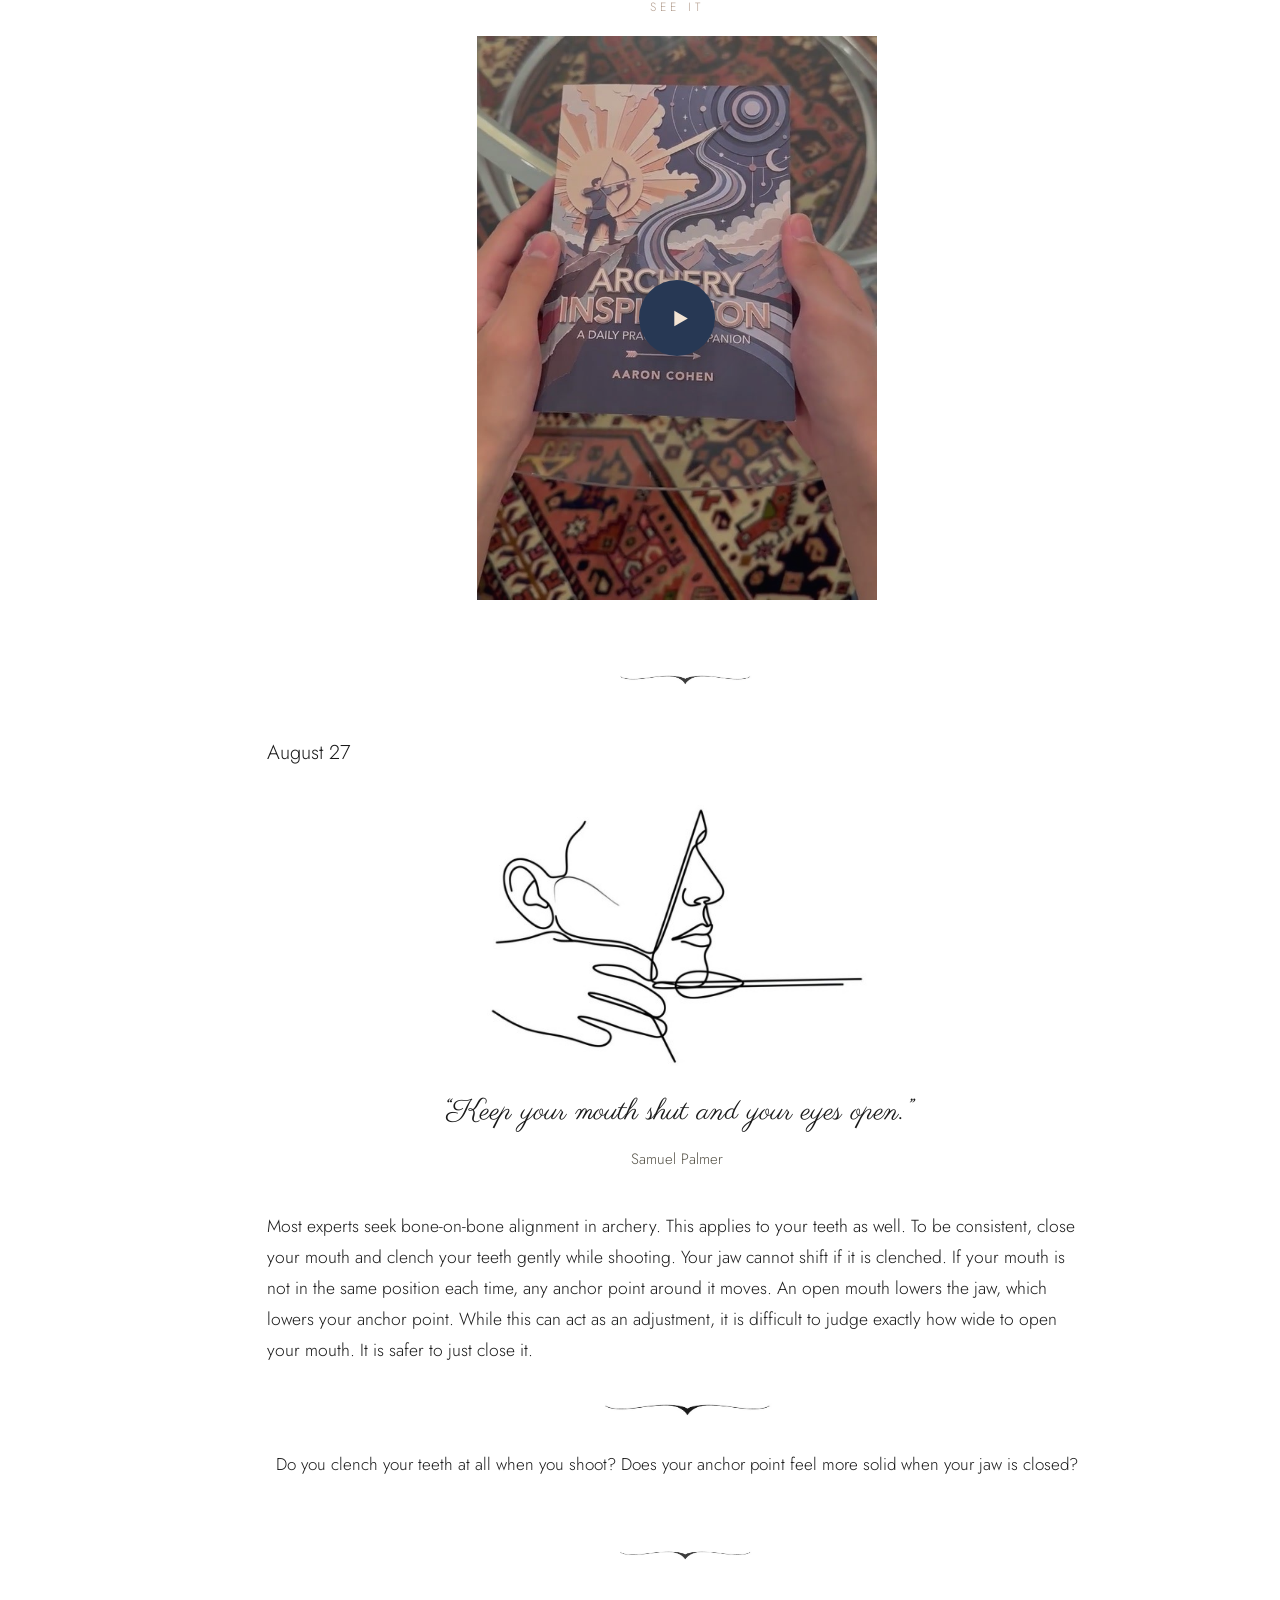
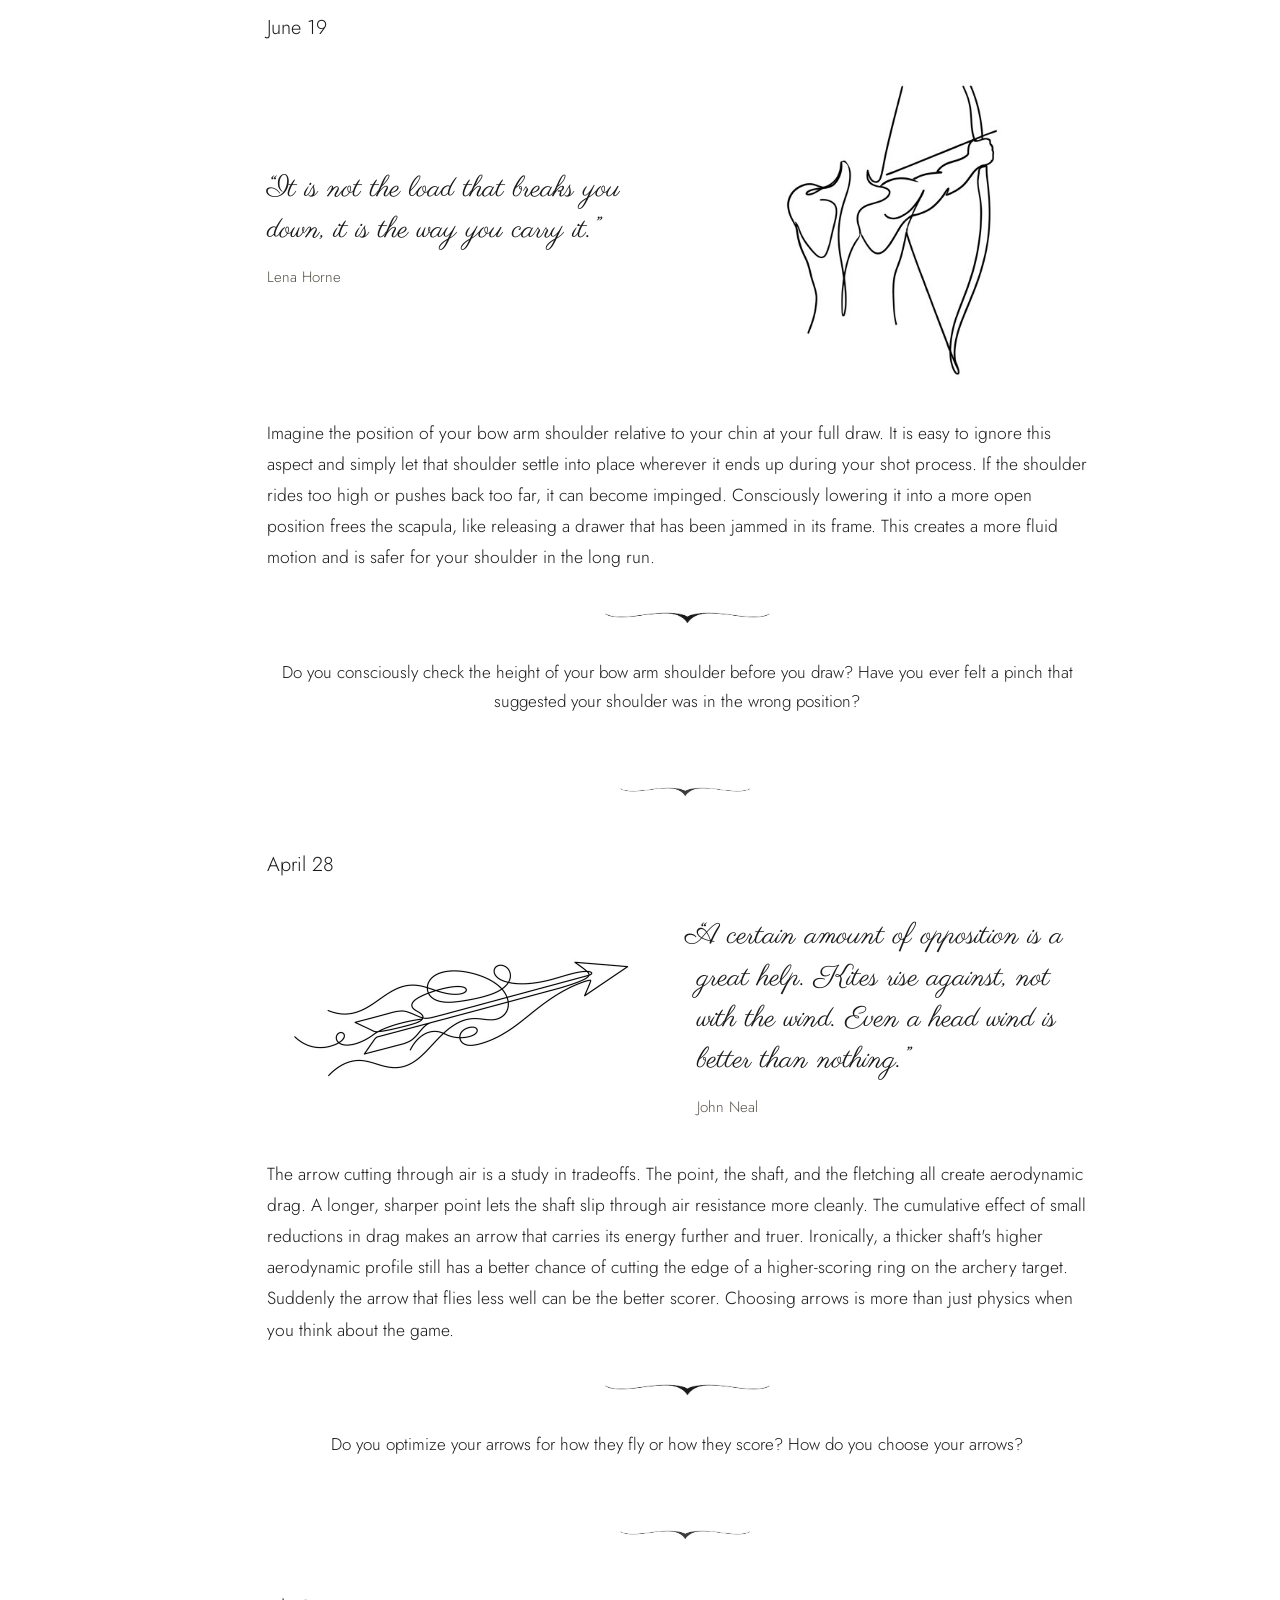
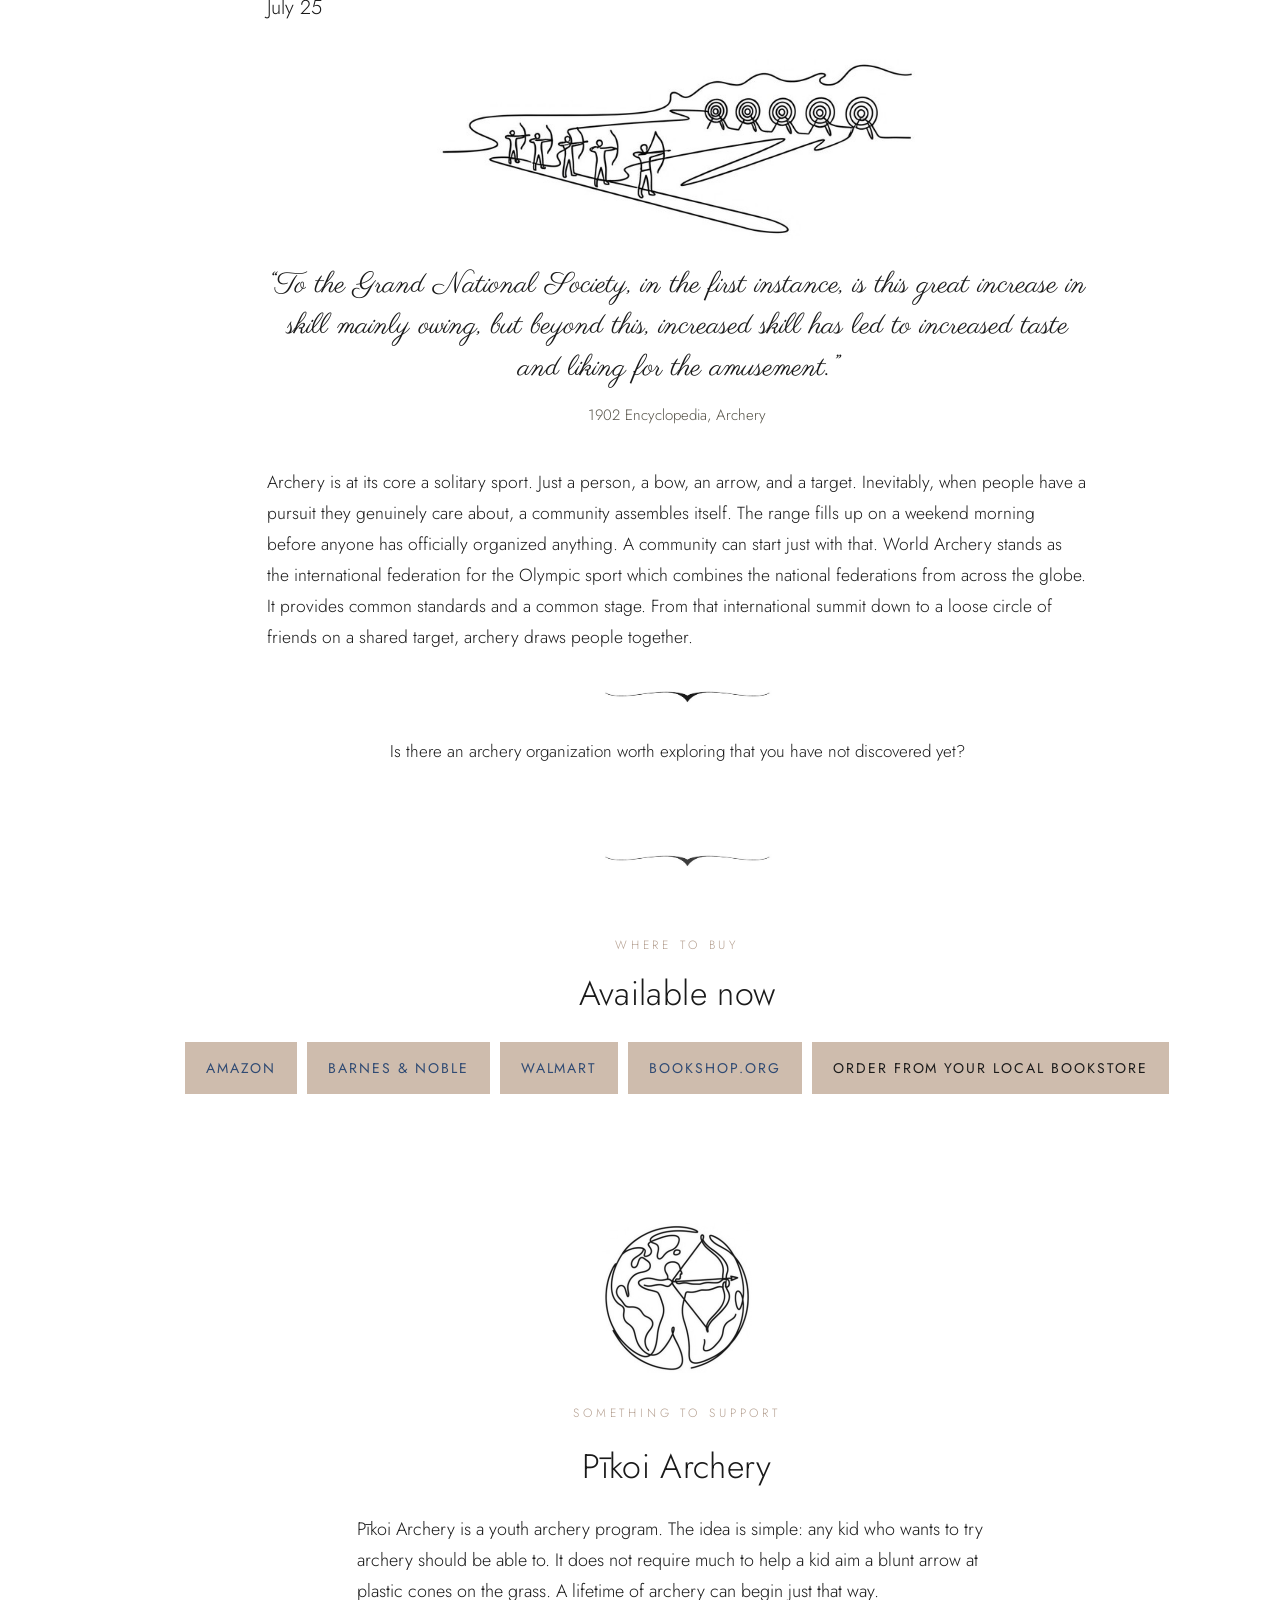
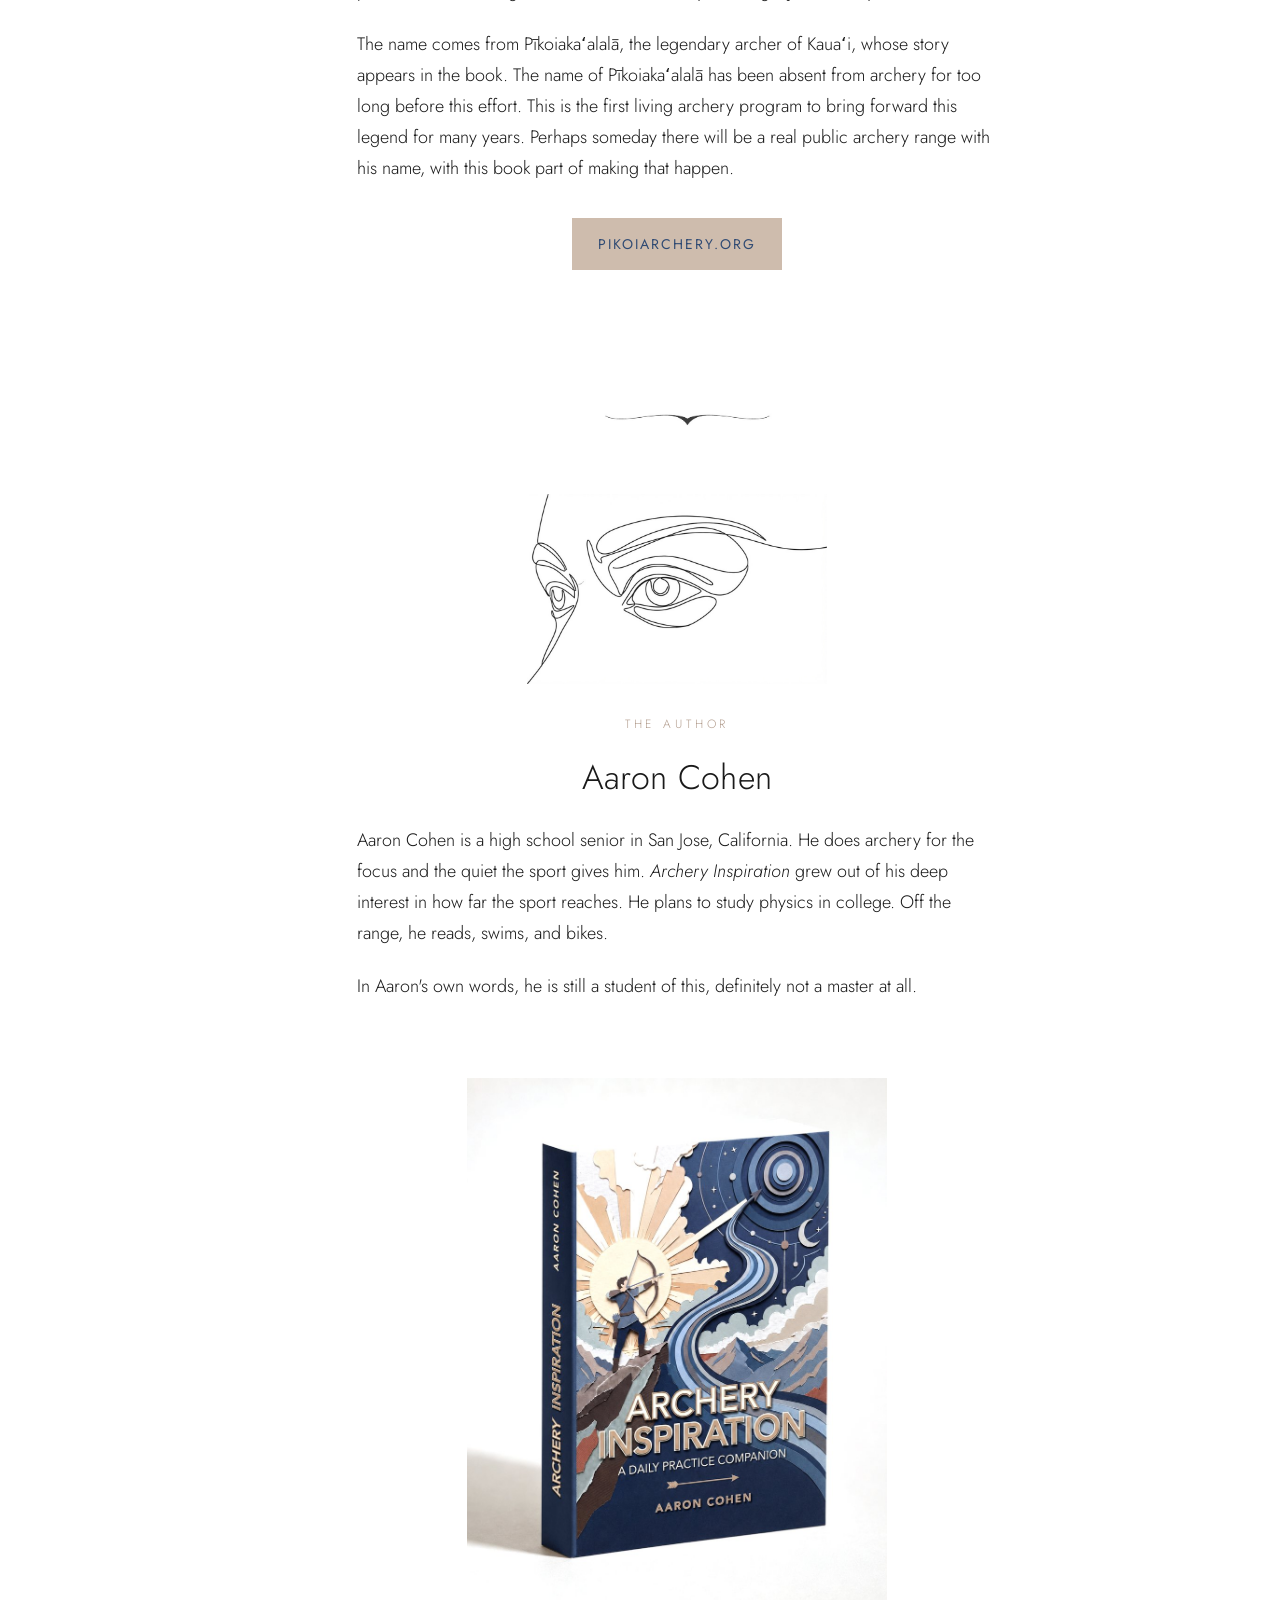
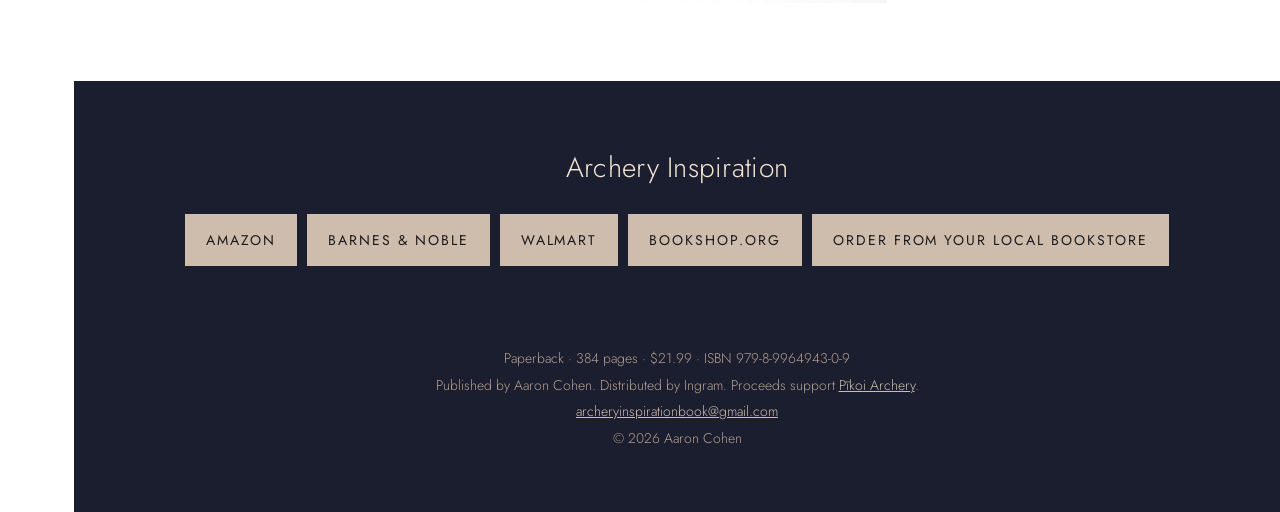
==== commit 82ff2104: "Remove printed book description from index.html Removed description paragraph for the printed book." ====
--- a/index.html
+++ b/index.html
@@ -198,7 +198,6 @@
     <div class="wrap">
       <h2 id="object-h" class="vh">The printed book</h2>
       <img class="object__img" src="img/book-3d.jpg" width="900" height="1125" alt="The printed edition of Archery Inspiration standing upright, showing the navy spine and the paper-cut cover" decoding="async" loading="lazy">
-      <p class="object__cap">384 pages, printed and bound. Heavy enough to sit on a range bag and stay open on a page.</p>
     </div>
   </section>
 
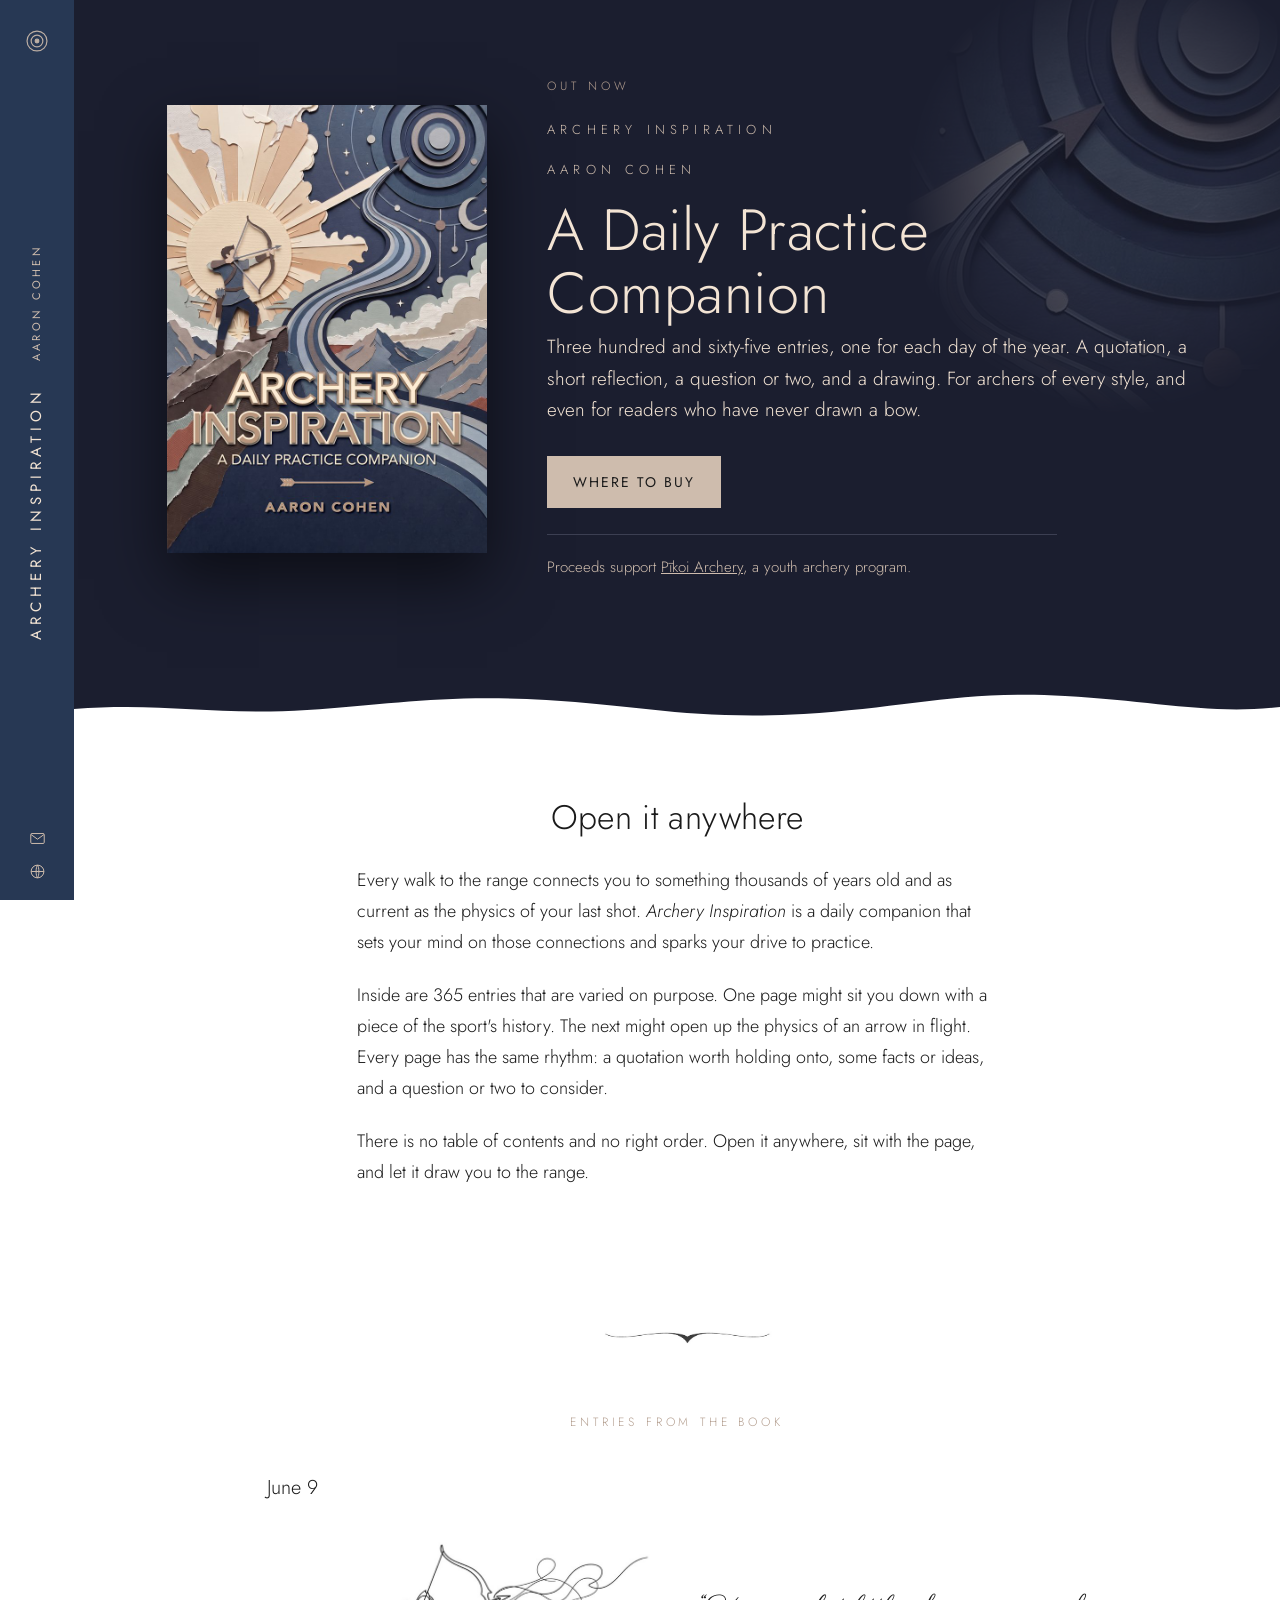
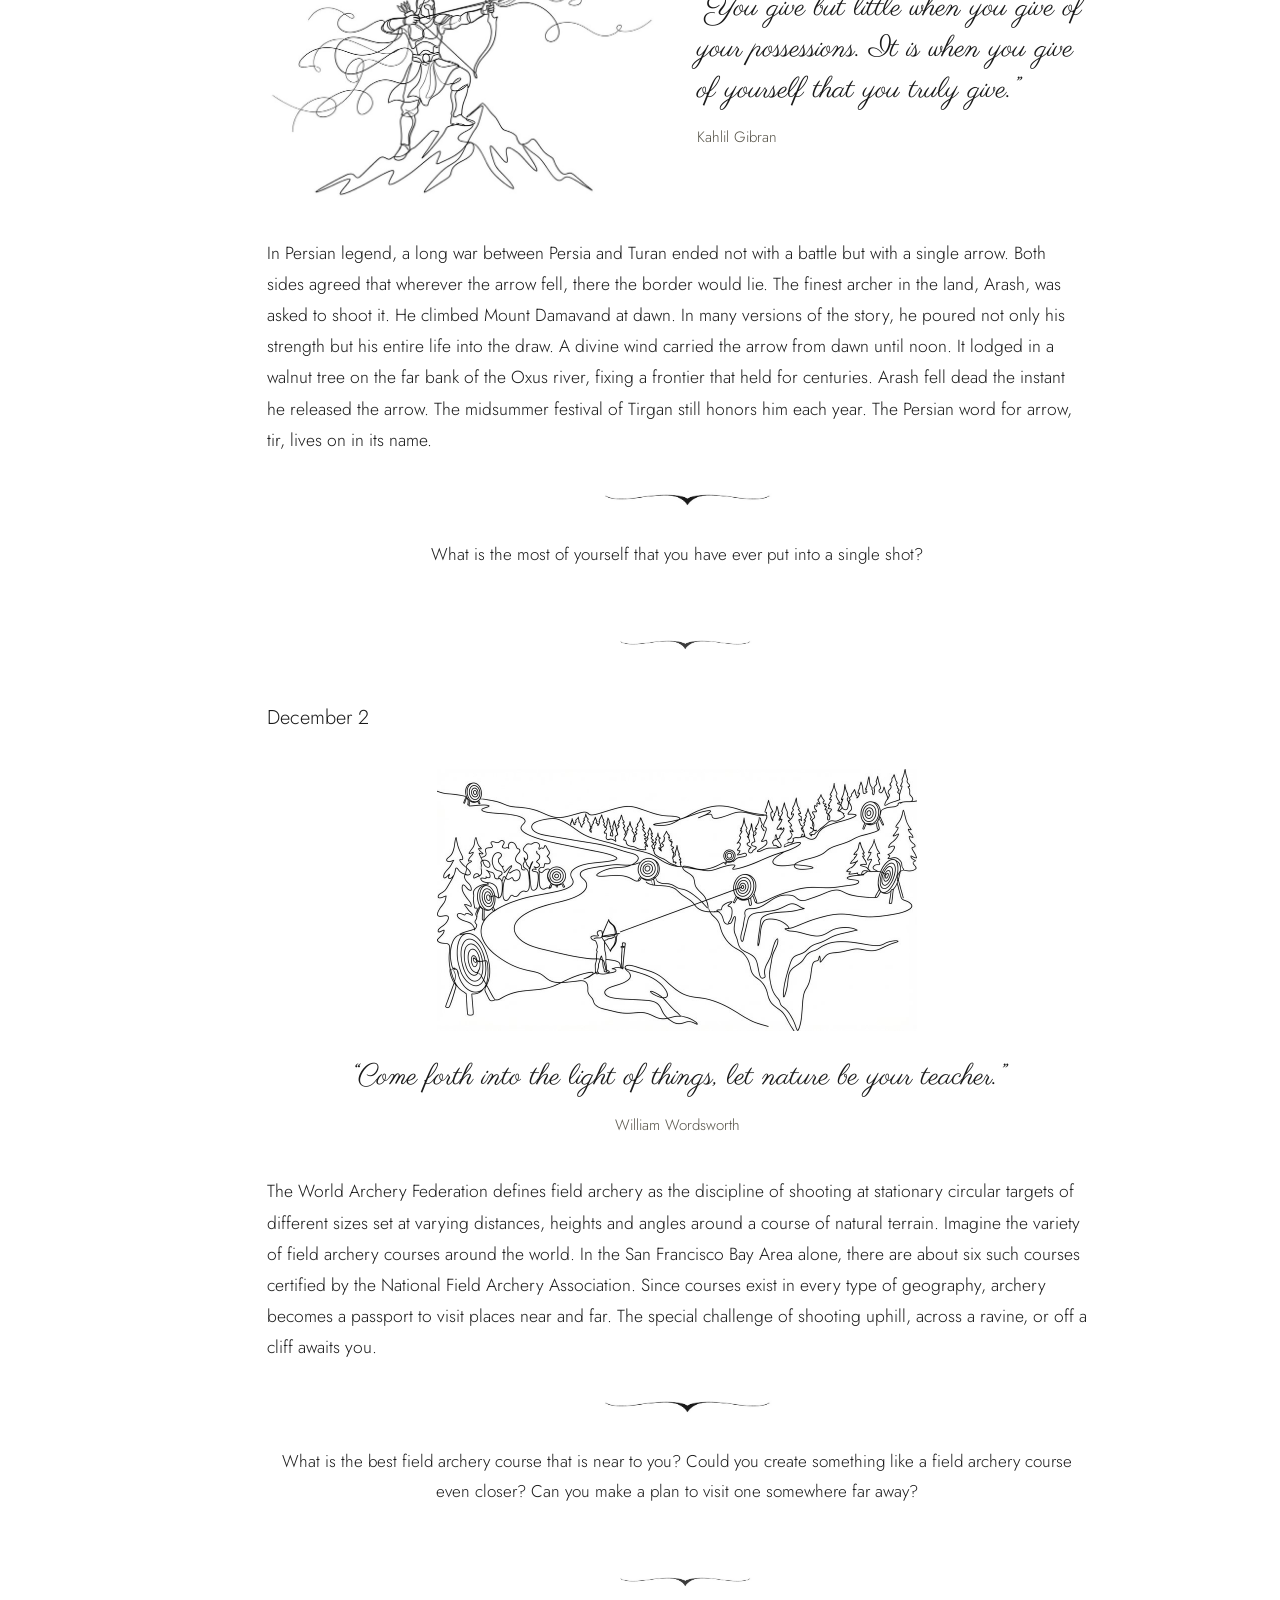
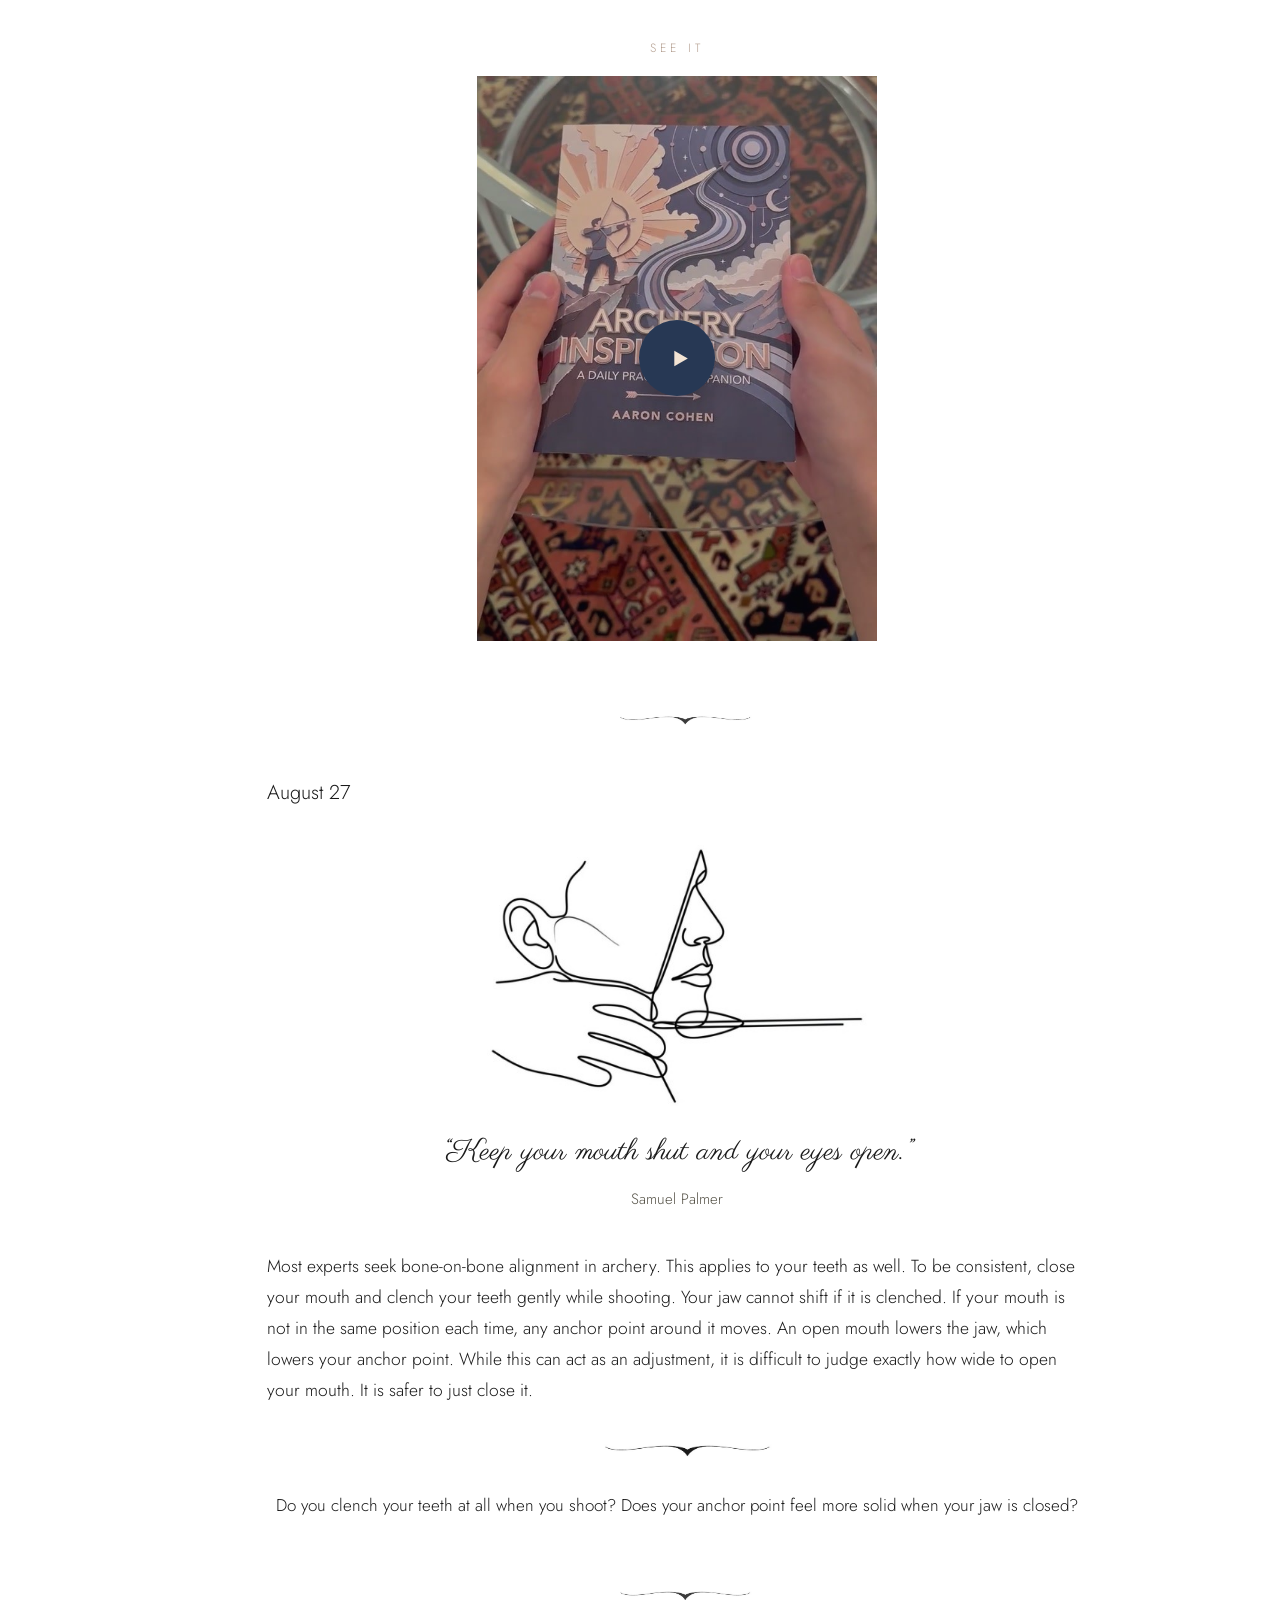
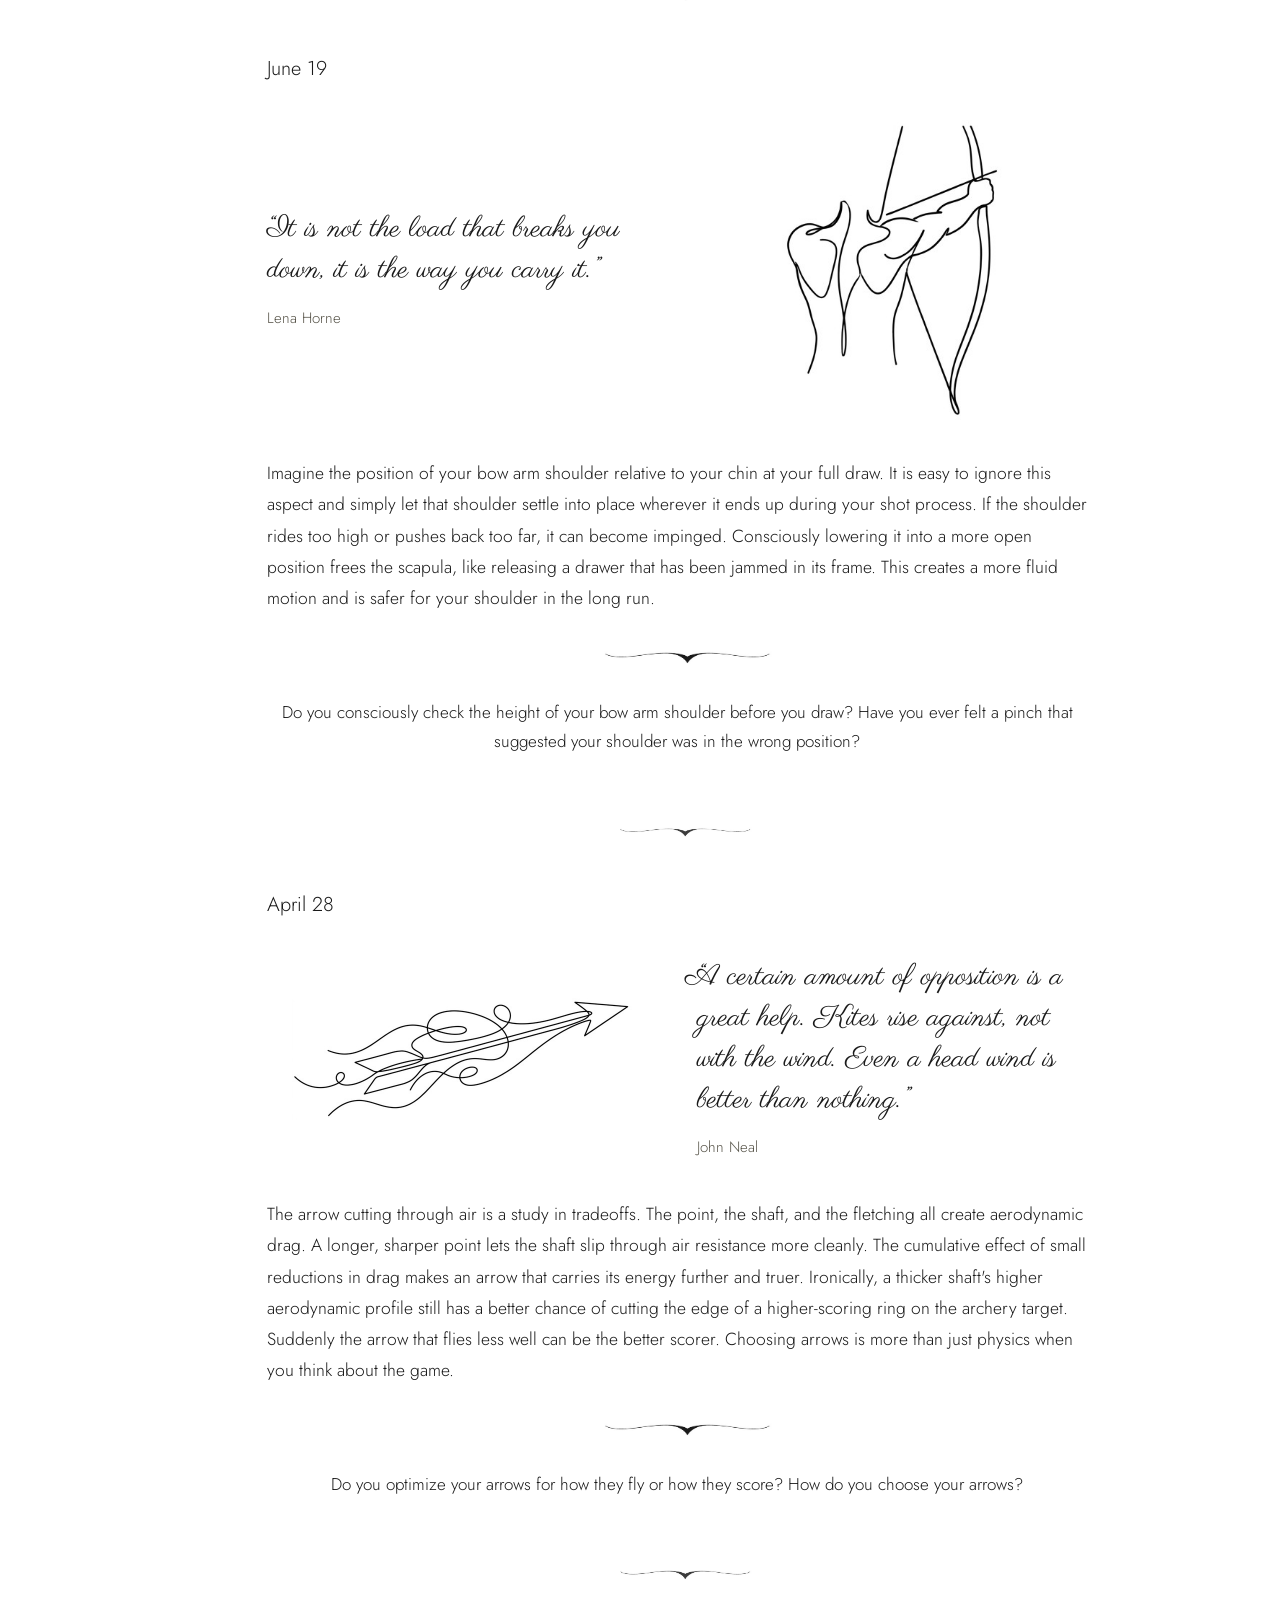
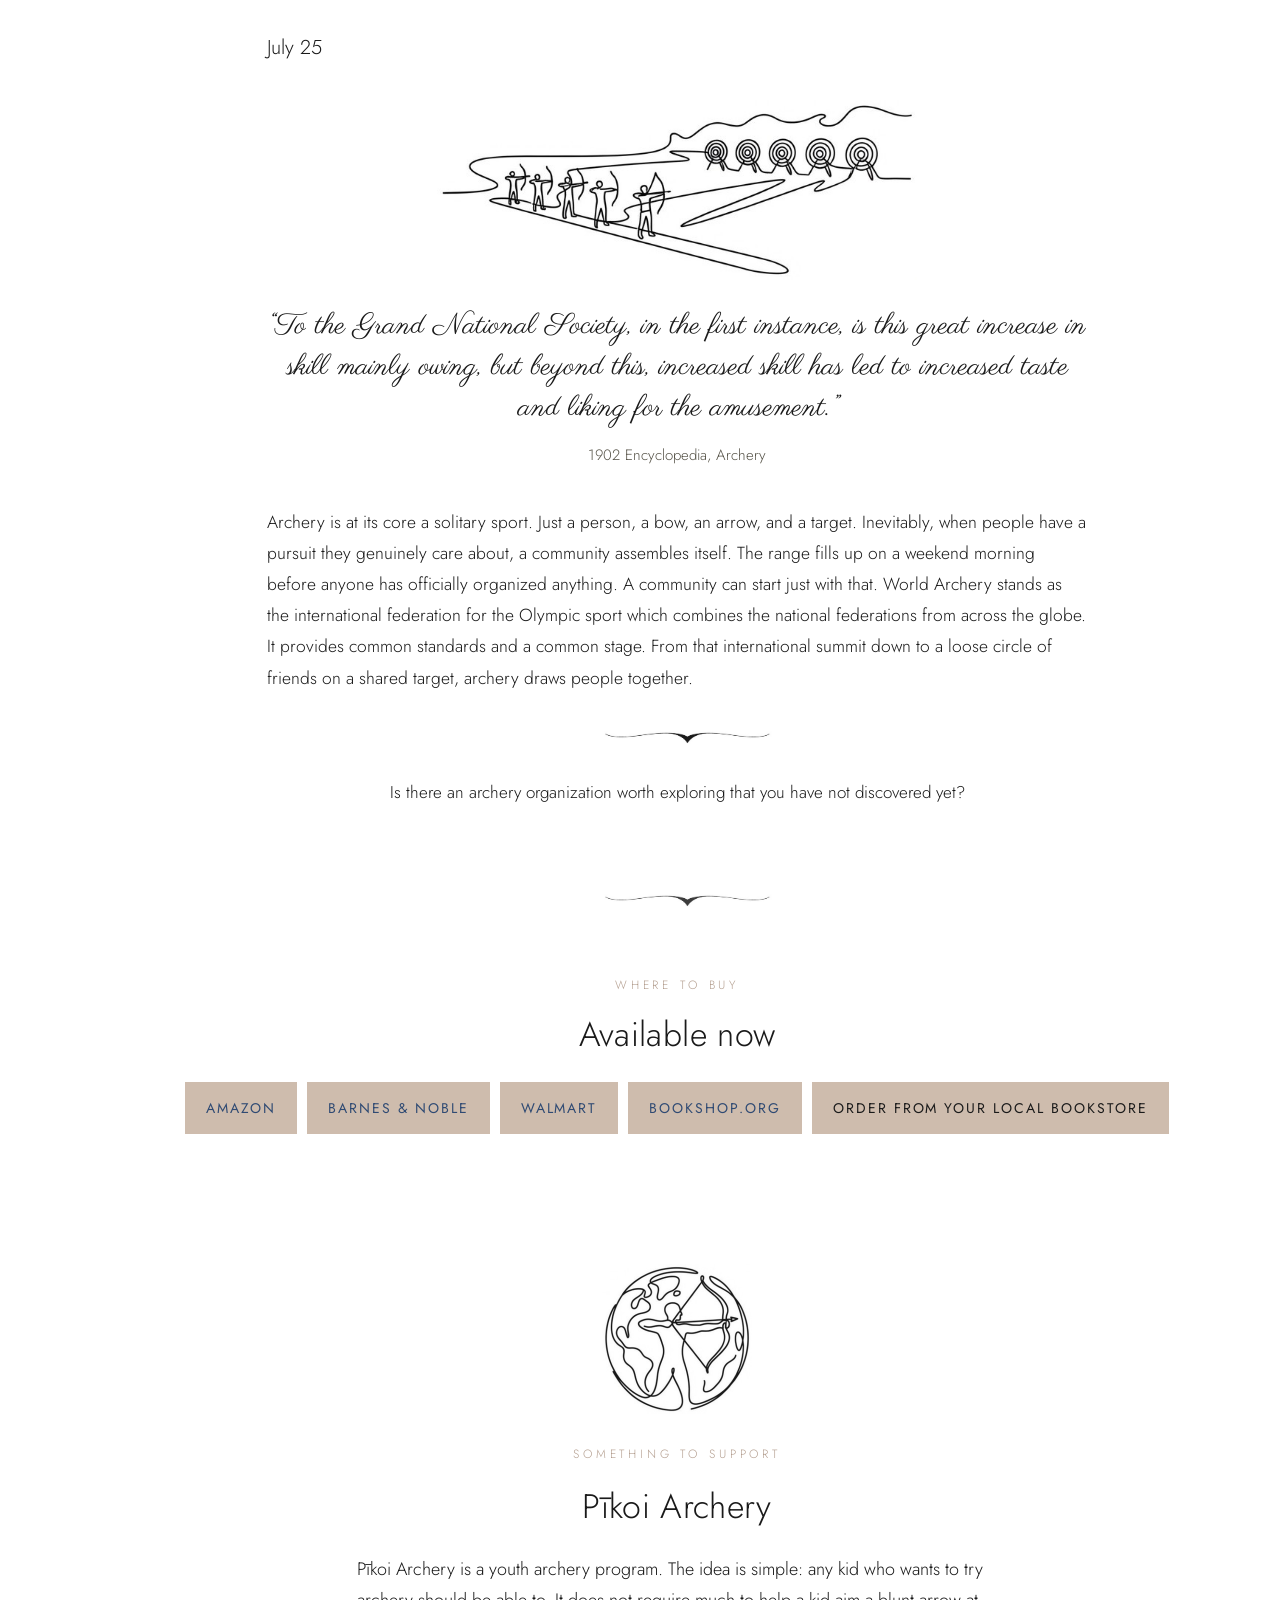
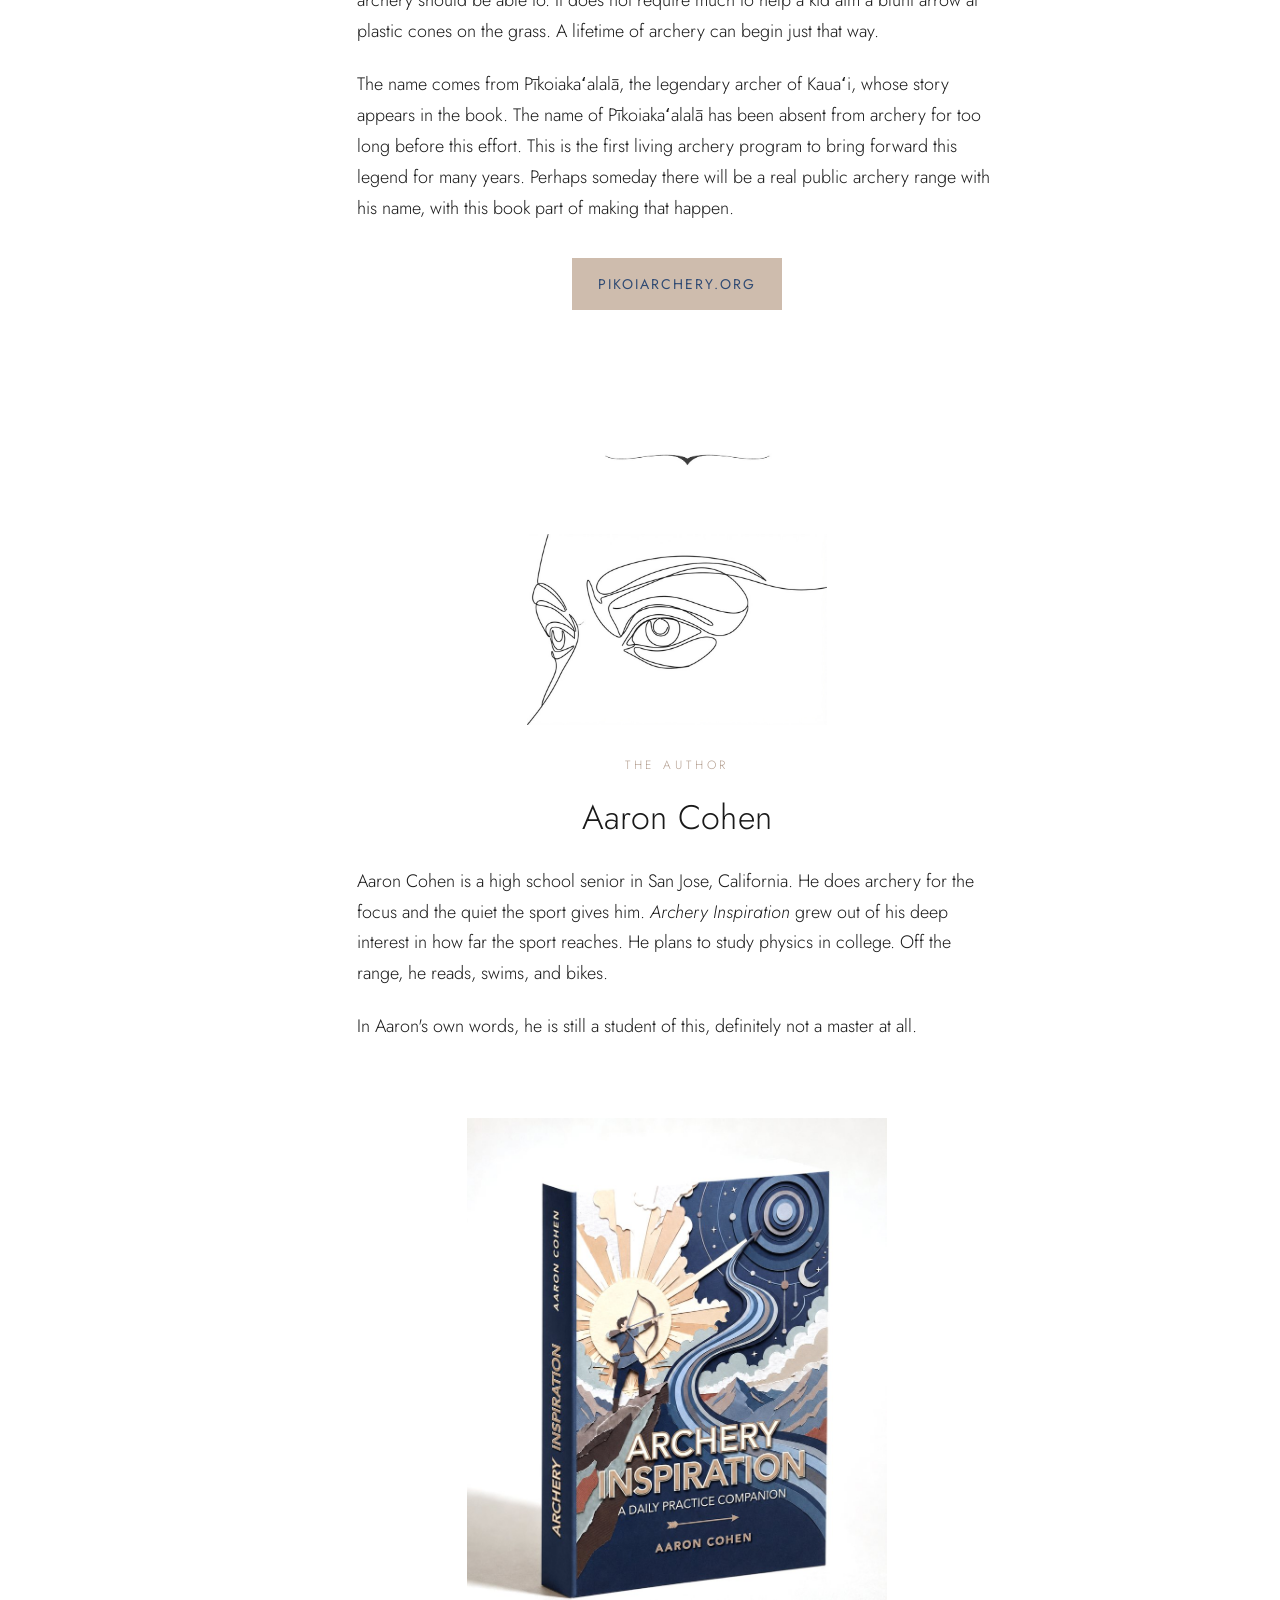
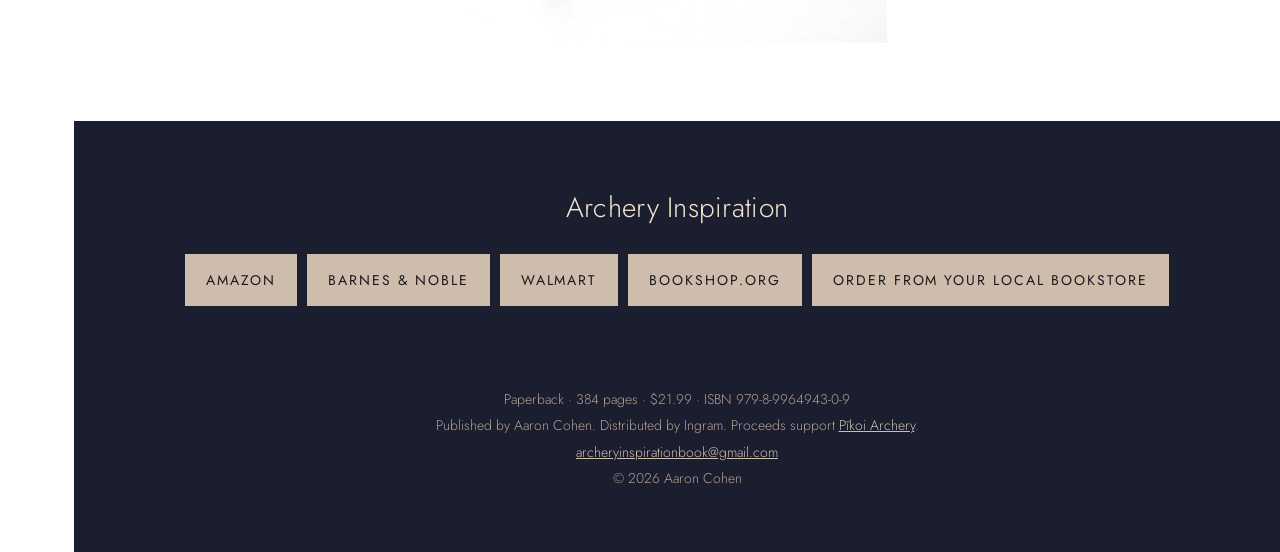
==== commit 0154a0df: "Refactor hero title and update proceeds description Updated the hero section of the index.html file " ====
--- a/index.html
+++ b/index.html
@@ -92,11 +92,12 @@
       <img class="hero__cover" src="img/cover.jpg" width="720" height="1008" alt="Cover of Archery Inspiration, a paper-cut illustration of an archer on a cliff drawing against a rising sun, with a river ribboning up into concentric target rings" decoding="async" fetchpriority="high">
       <div>
         <p class="hero__eyebrow">Out now</p>
-        <span class="hero__title">Archery Inspiration &nbsp;&middot;&nbsp; Aaron Cohen</span>
+        <span class="hero__title">Archery Inspiration</span>
+        <span class="hero__title">Aaron Cohen</span>
         <h1>A Daily Practice Companion</h1>
-        <p class="hero__lede">Three hundred and sixty-five entries, one for each day of the year. A quotation, a short reflection, a question or two, and a drawing. For archers of every style, and for readers who have never drawn a bow.</p>
+        <p class="hero__lede">Three hundred and sixty-five entries, one for each day of the year. A quotation, a short reflection, a question or two, and a drawing. For archers of every style, and even for readers who have never drawn a bow.</p>
         <a class="btn" href="#buy">Where to buy</a>
-        <p class="hero__proceeds">Proceeds support <a href="https://pikoiarchery.org" target="_blank" rel="noopener">P&#299;koi Archery</a>, a youth archery program on Kaua&#699;i.</p>
+        <p class="hero__proceeds">Proceeds support <a href="https://pikoiarchery.org" target="_blank" rel="noopener">P&#299;koi Archery</a>, a youth archery program.</p>
       </div>
     </div>
   </header>
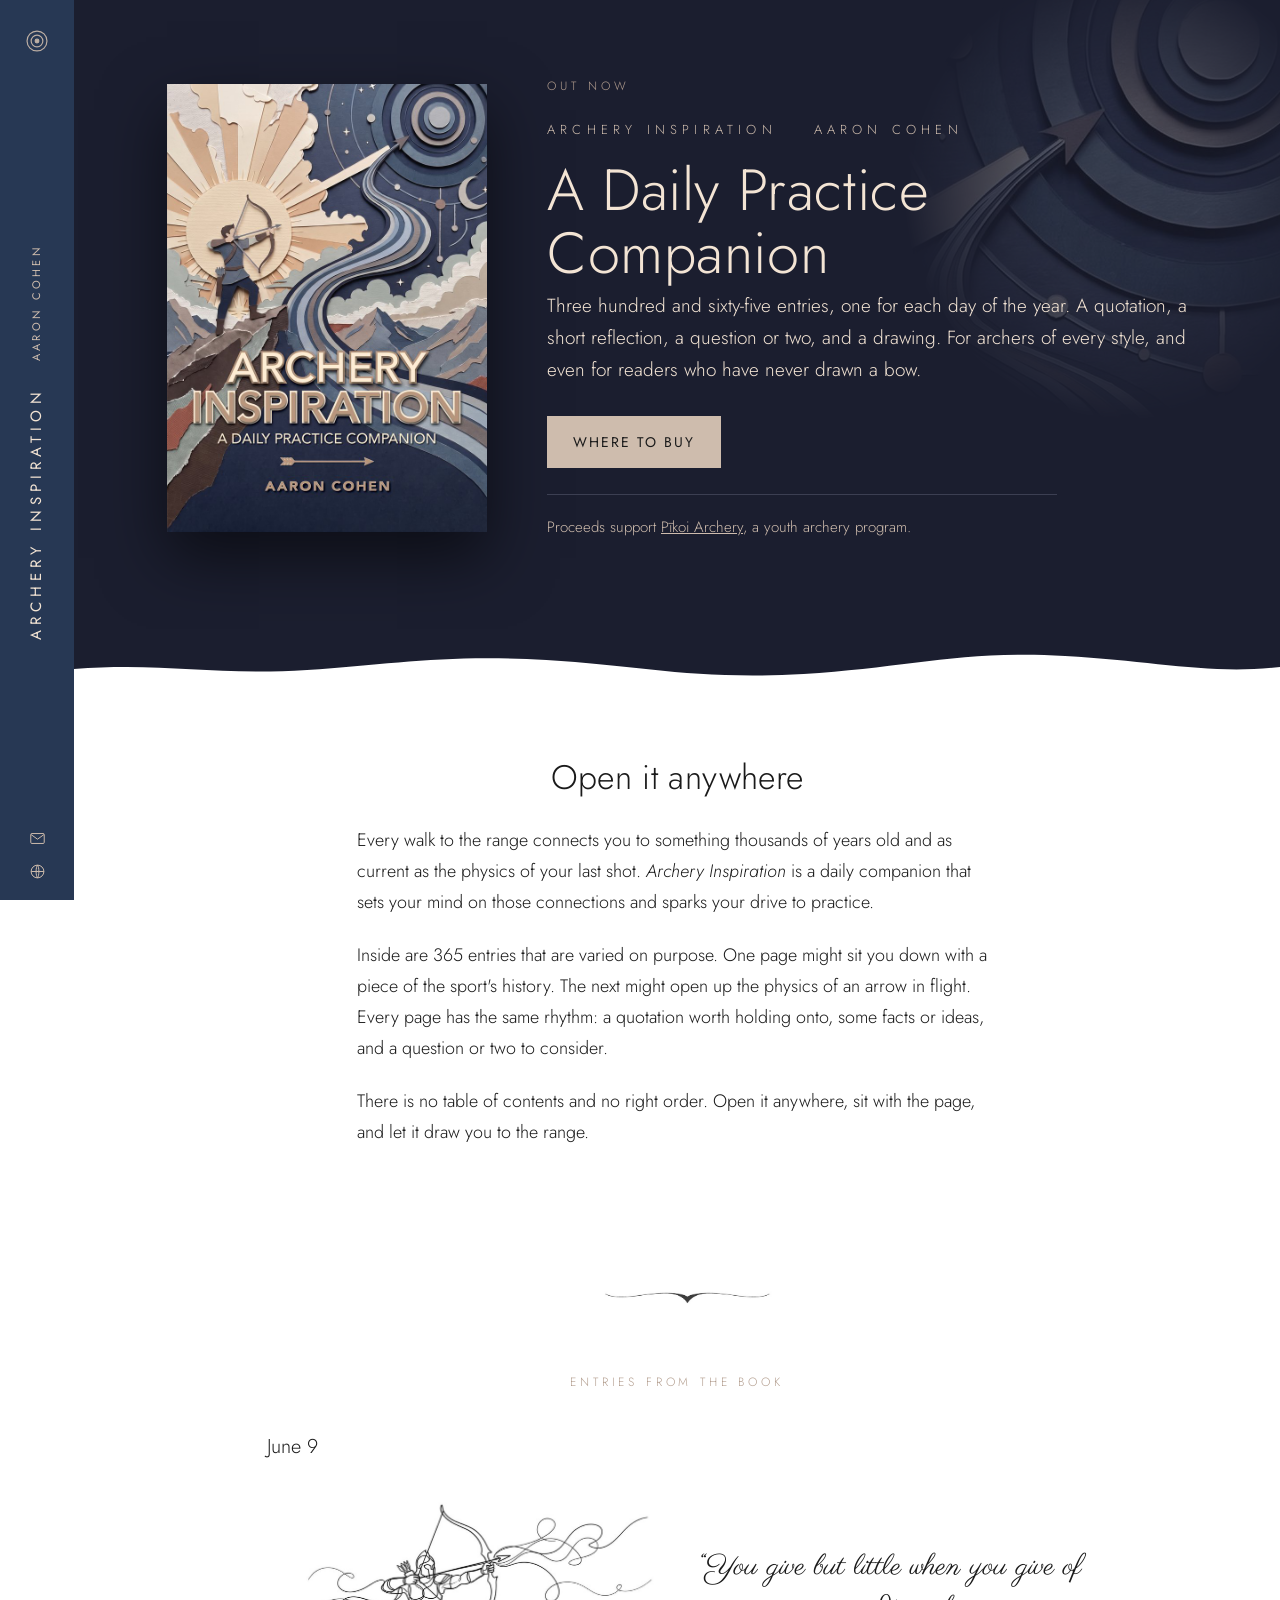
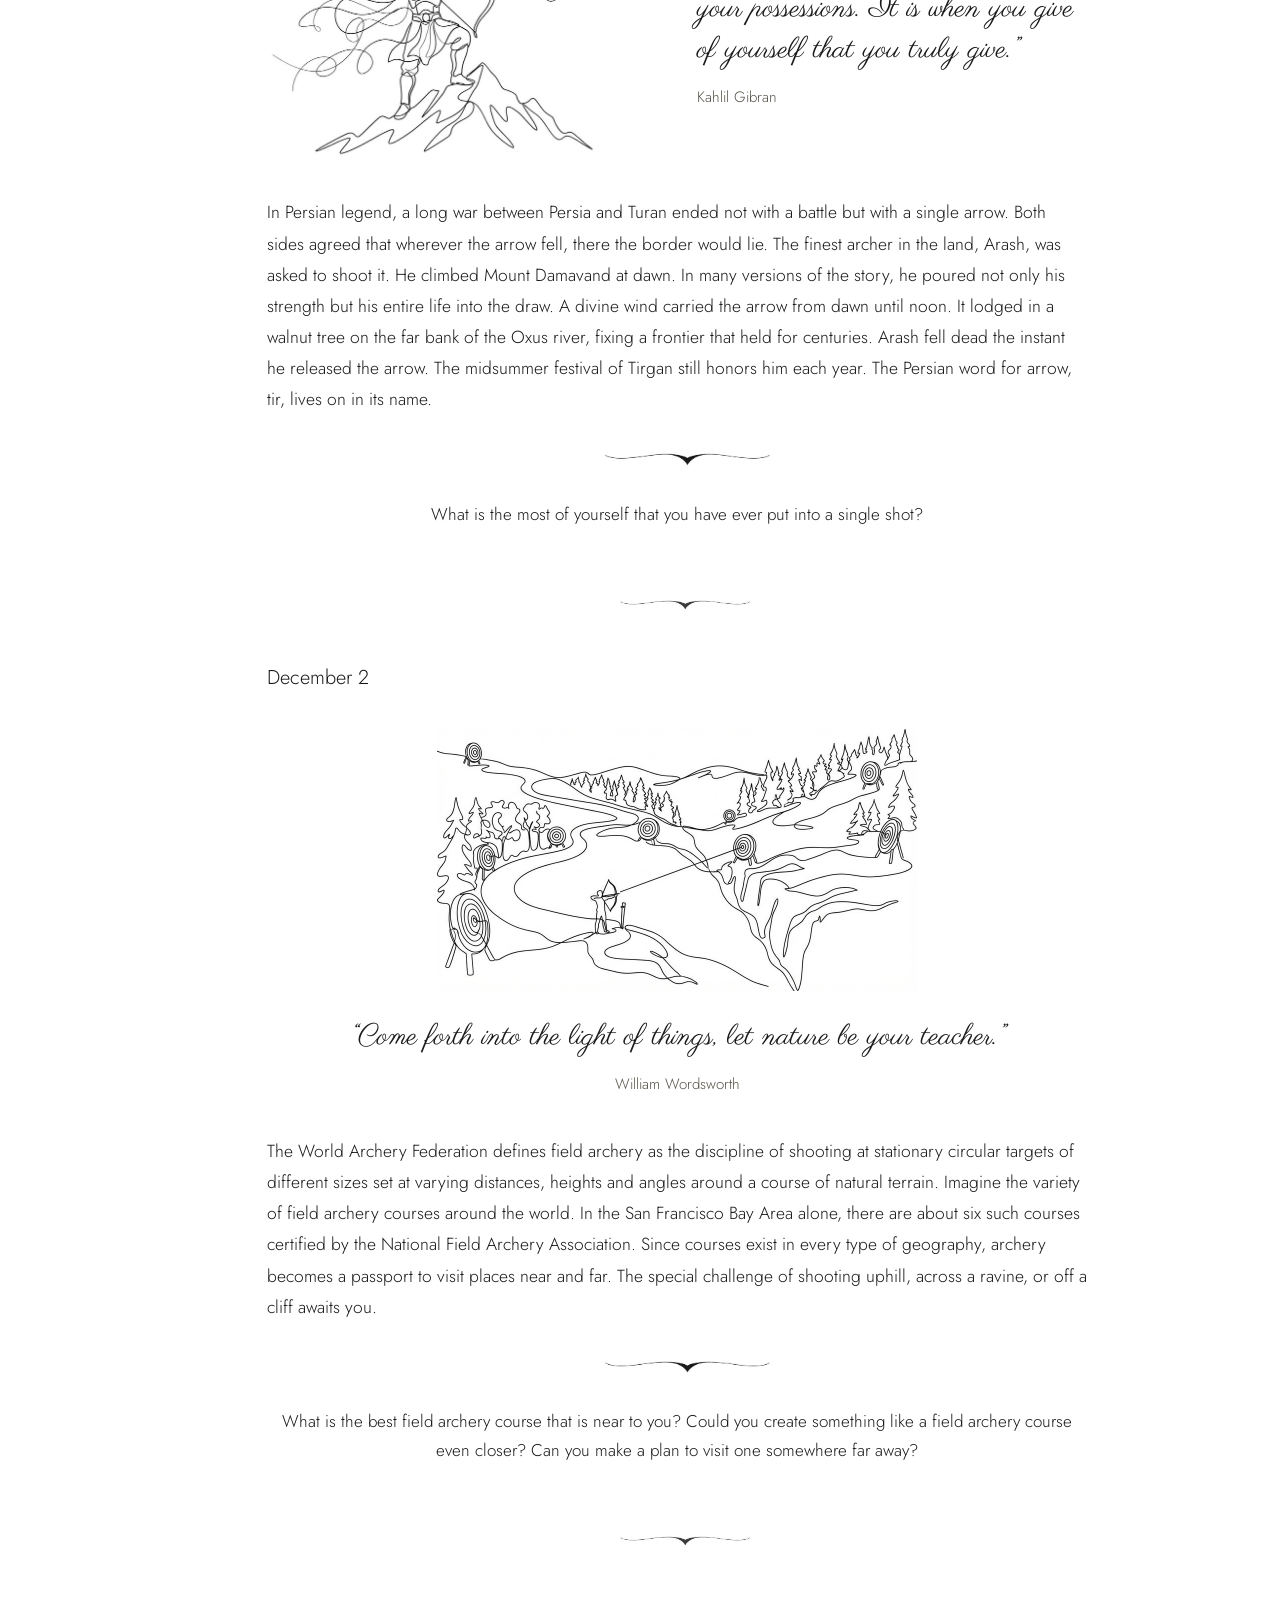
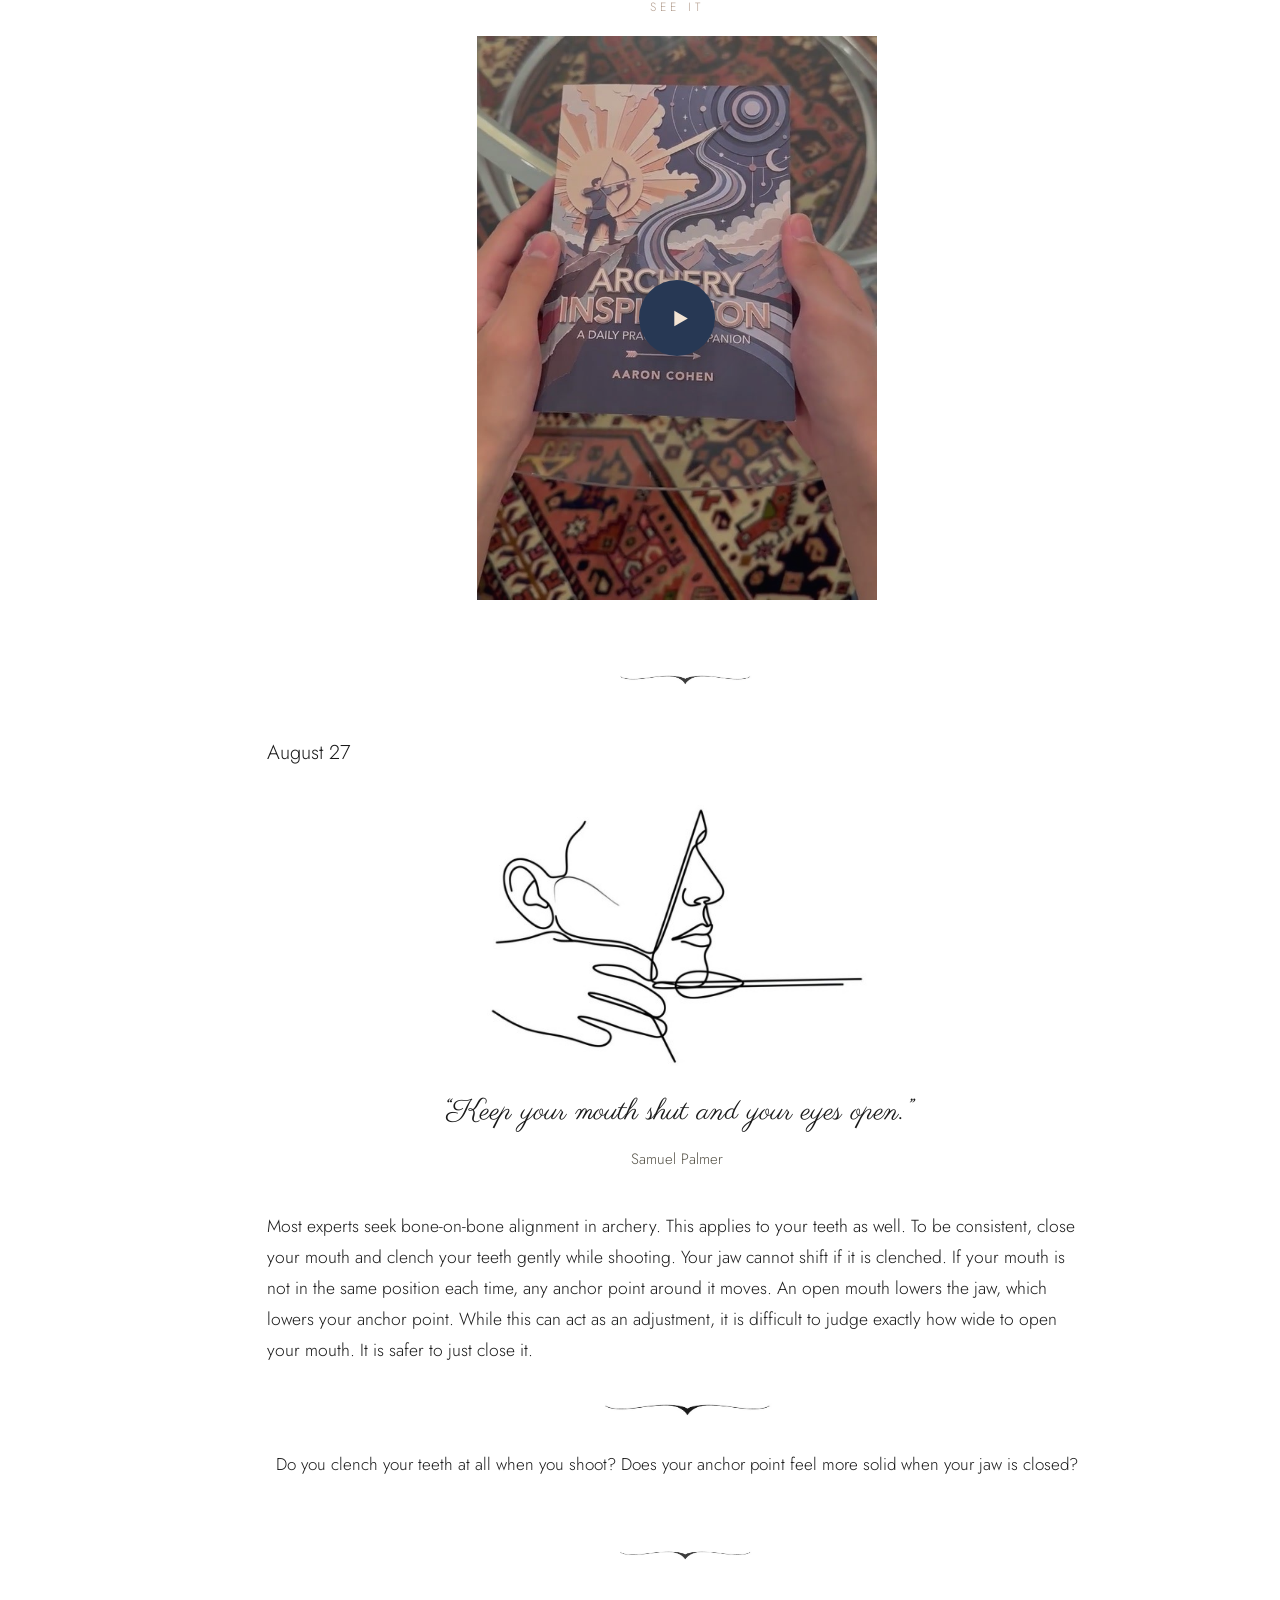
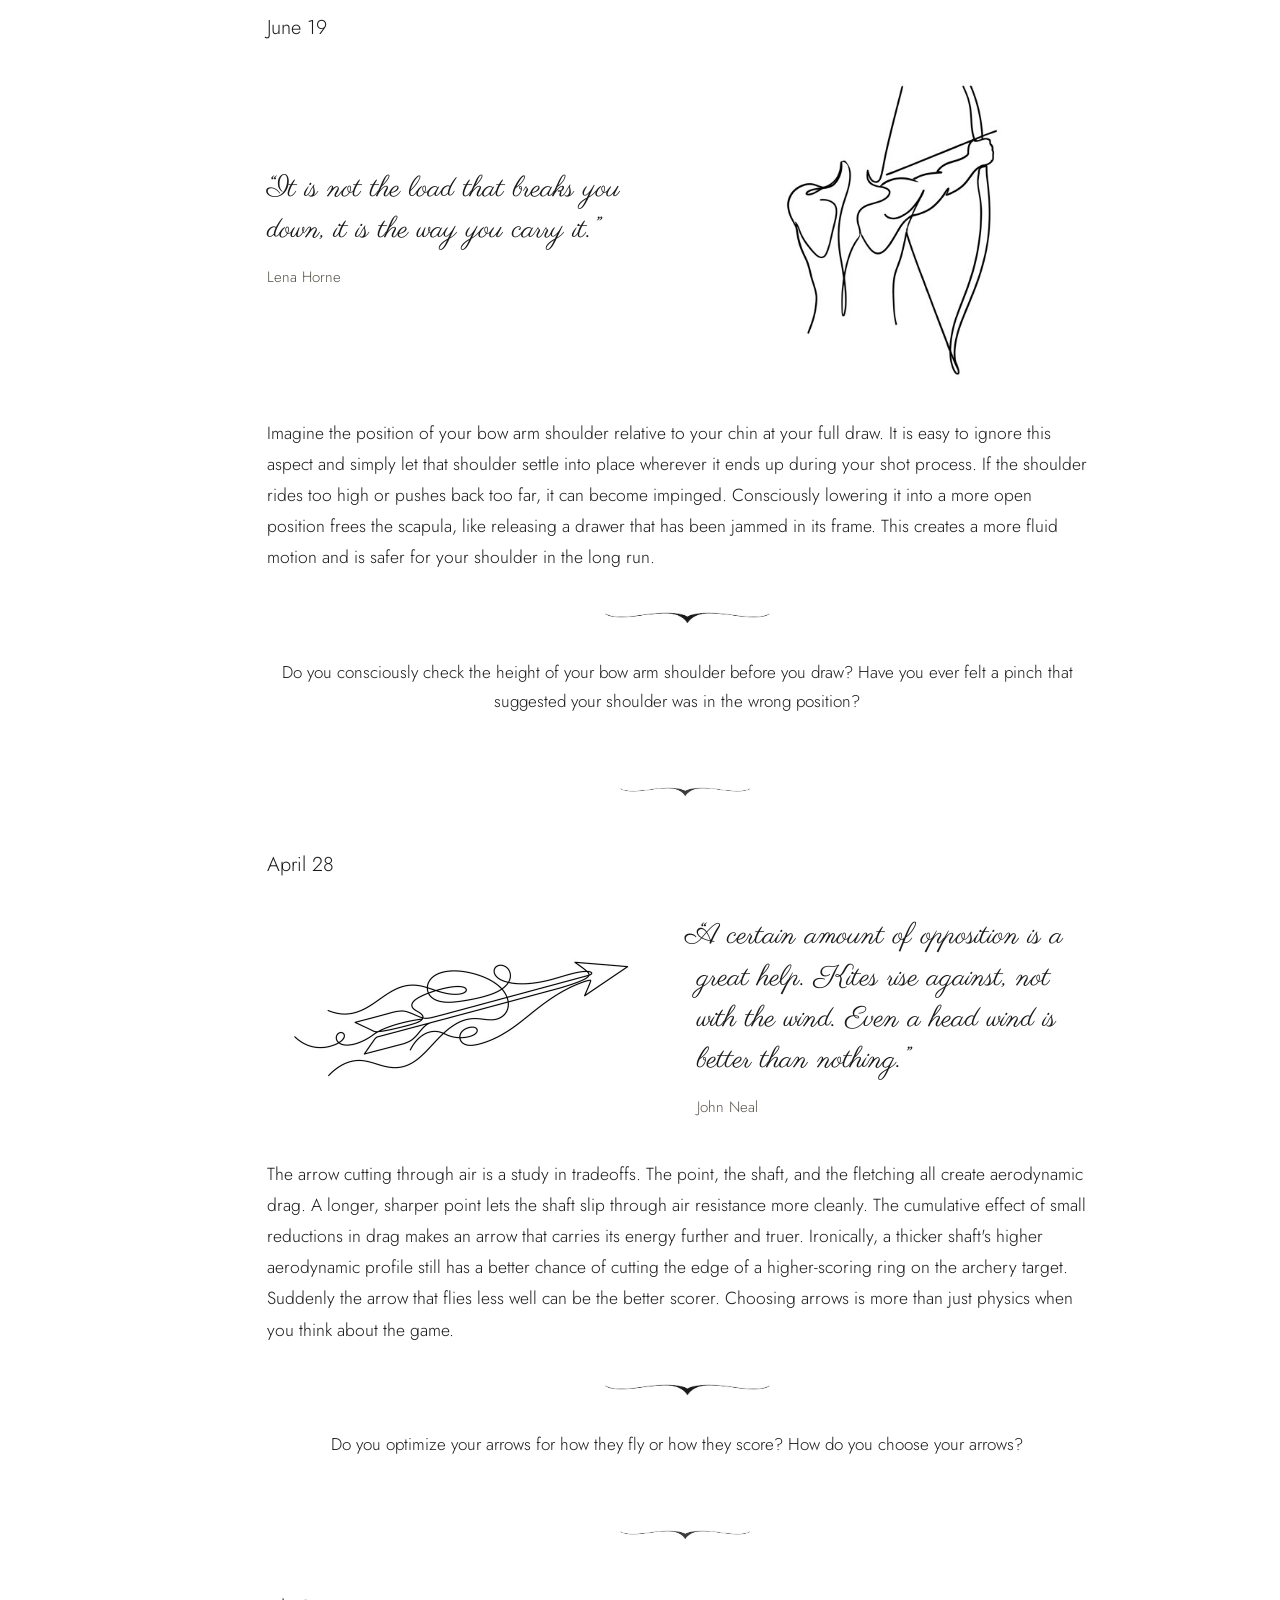
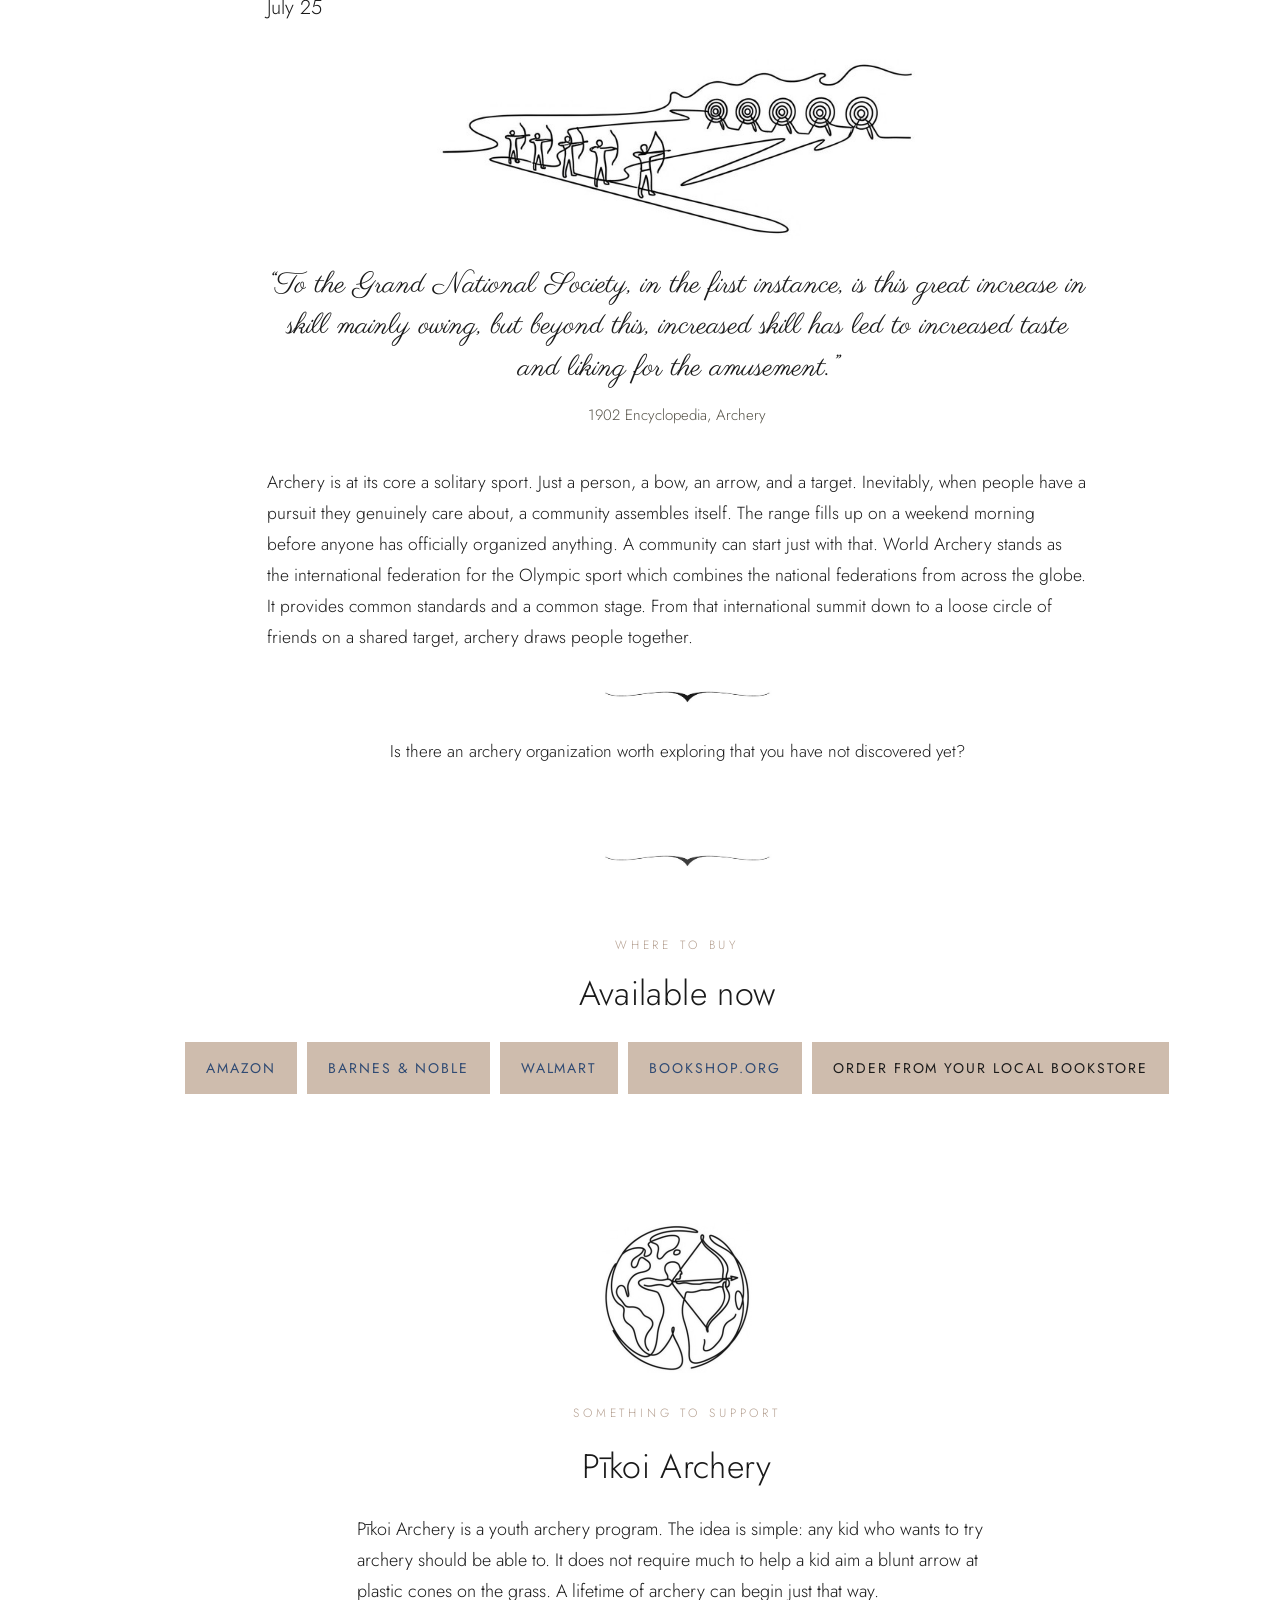
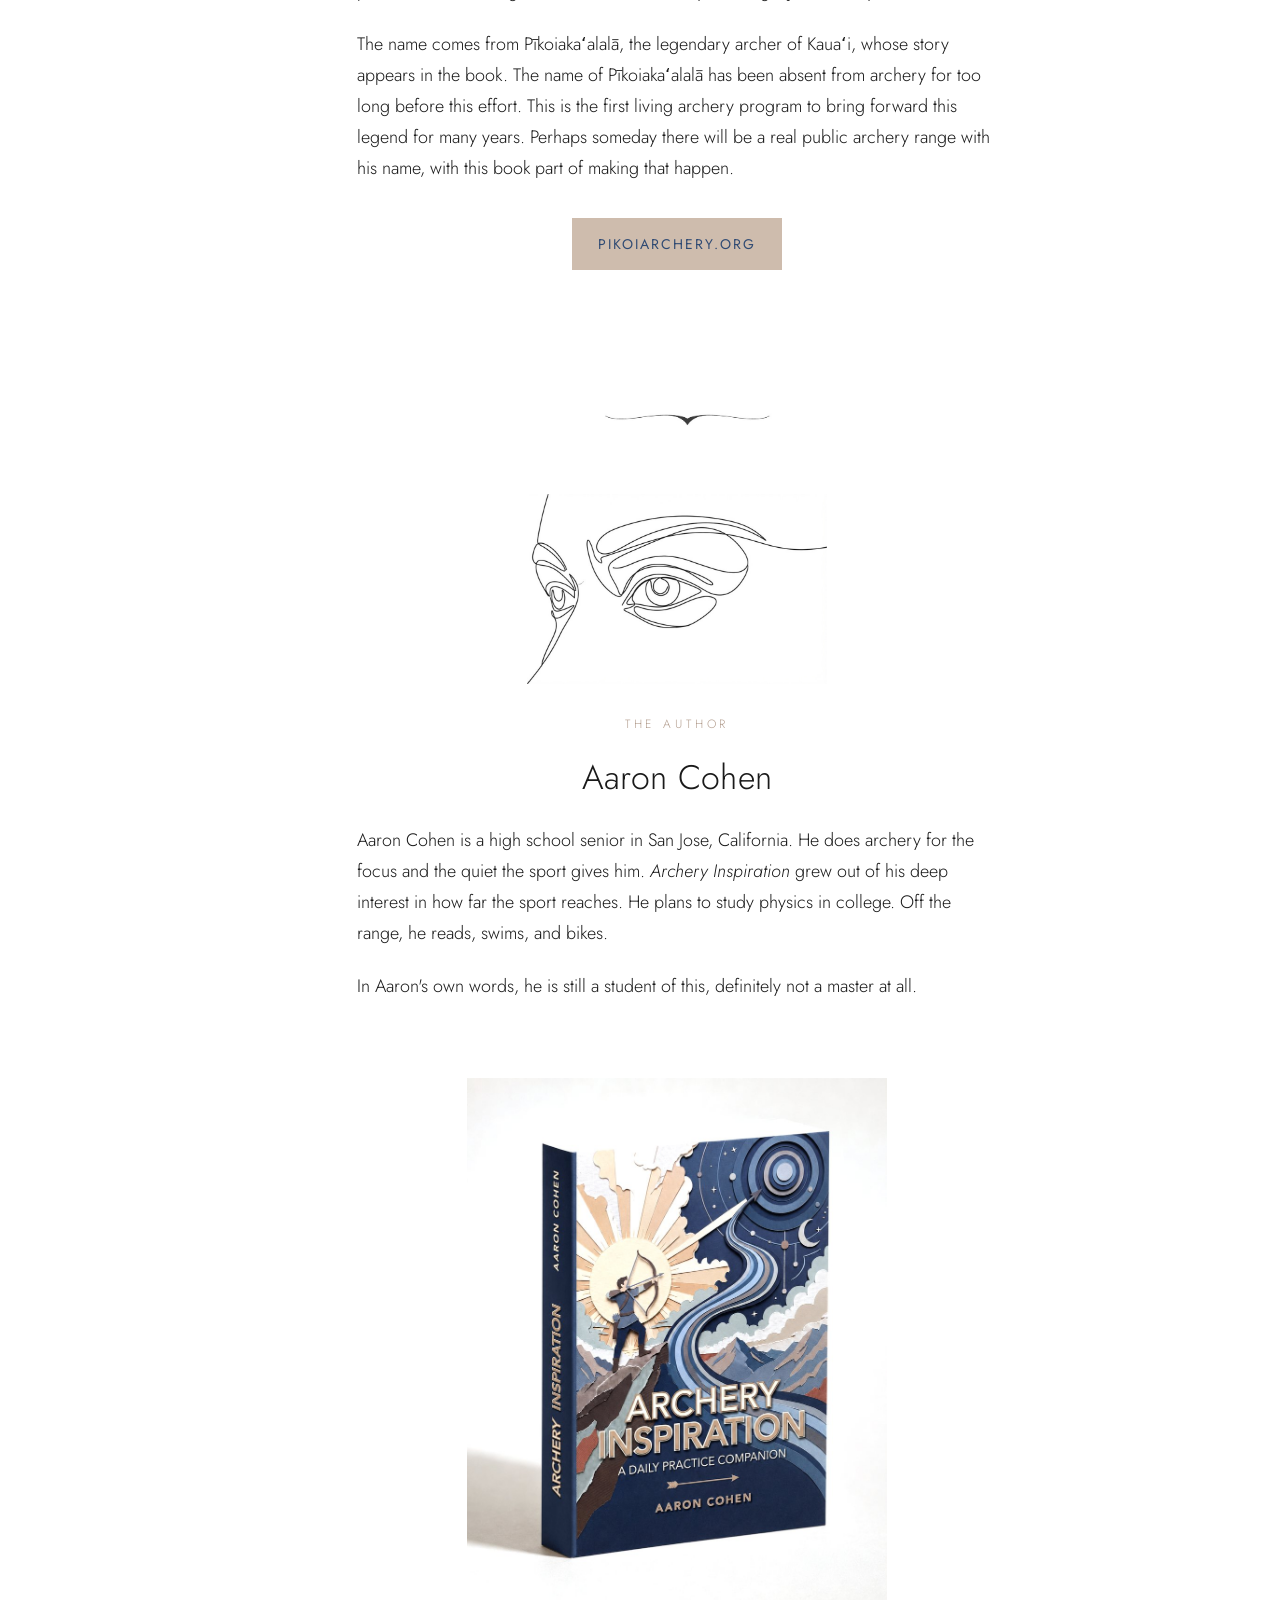
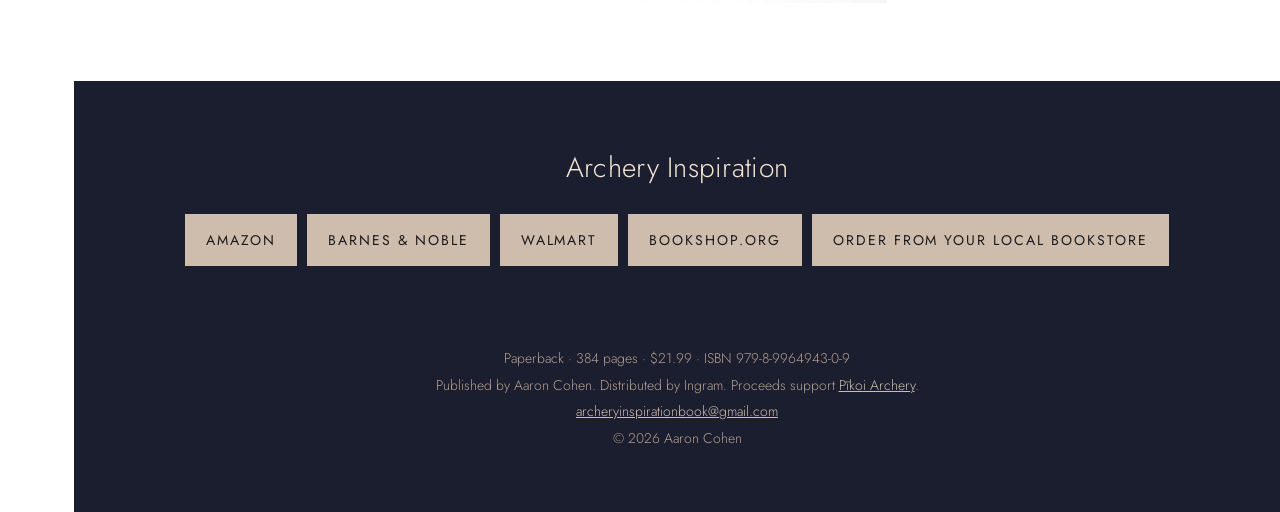
==== commit bd8da3de: "Combine hero title spans into one element" ====
--- a/index.html
+++ b/index.html
@@ -92,8 +92,7 @@
       <img class="hero__cover" src="img/cover.jpg" width="720" height="1008" alt="Cover of Archery Inspiration, a paper-cut illustration of an archer on a cliff drawing against a rising sun, with a river ribboning up into concentric target rings" decoding="async" fetchpriority="high">
       <div>
         <p class="hero__eyebrow">Out now</p>
-        <span class="hero__title">Archery Inspiration</span>
-        <span class="hero__title">Aaron Cohen</span>
+        <span class="hero__title">Archery Inspiration &nbsp;&nbsp; Aaron Cohen</span>
         <h1>A Daily Practice Companion</h1>
         <p class="hero__lede">Three hundred and sixty-five entries, one for each day of the year. A quotation, a short reflection, a question or two, and a drawing. For archers of every style, and even for readers who have never drawn a bow.</p>
         <a class="btn" href="#buy">Where to buy</a>
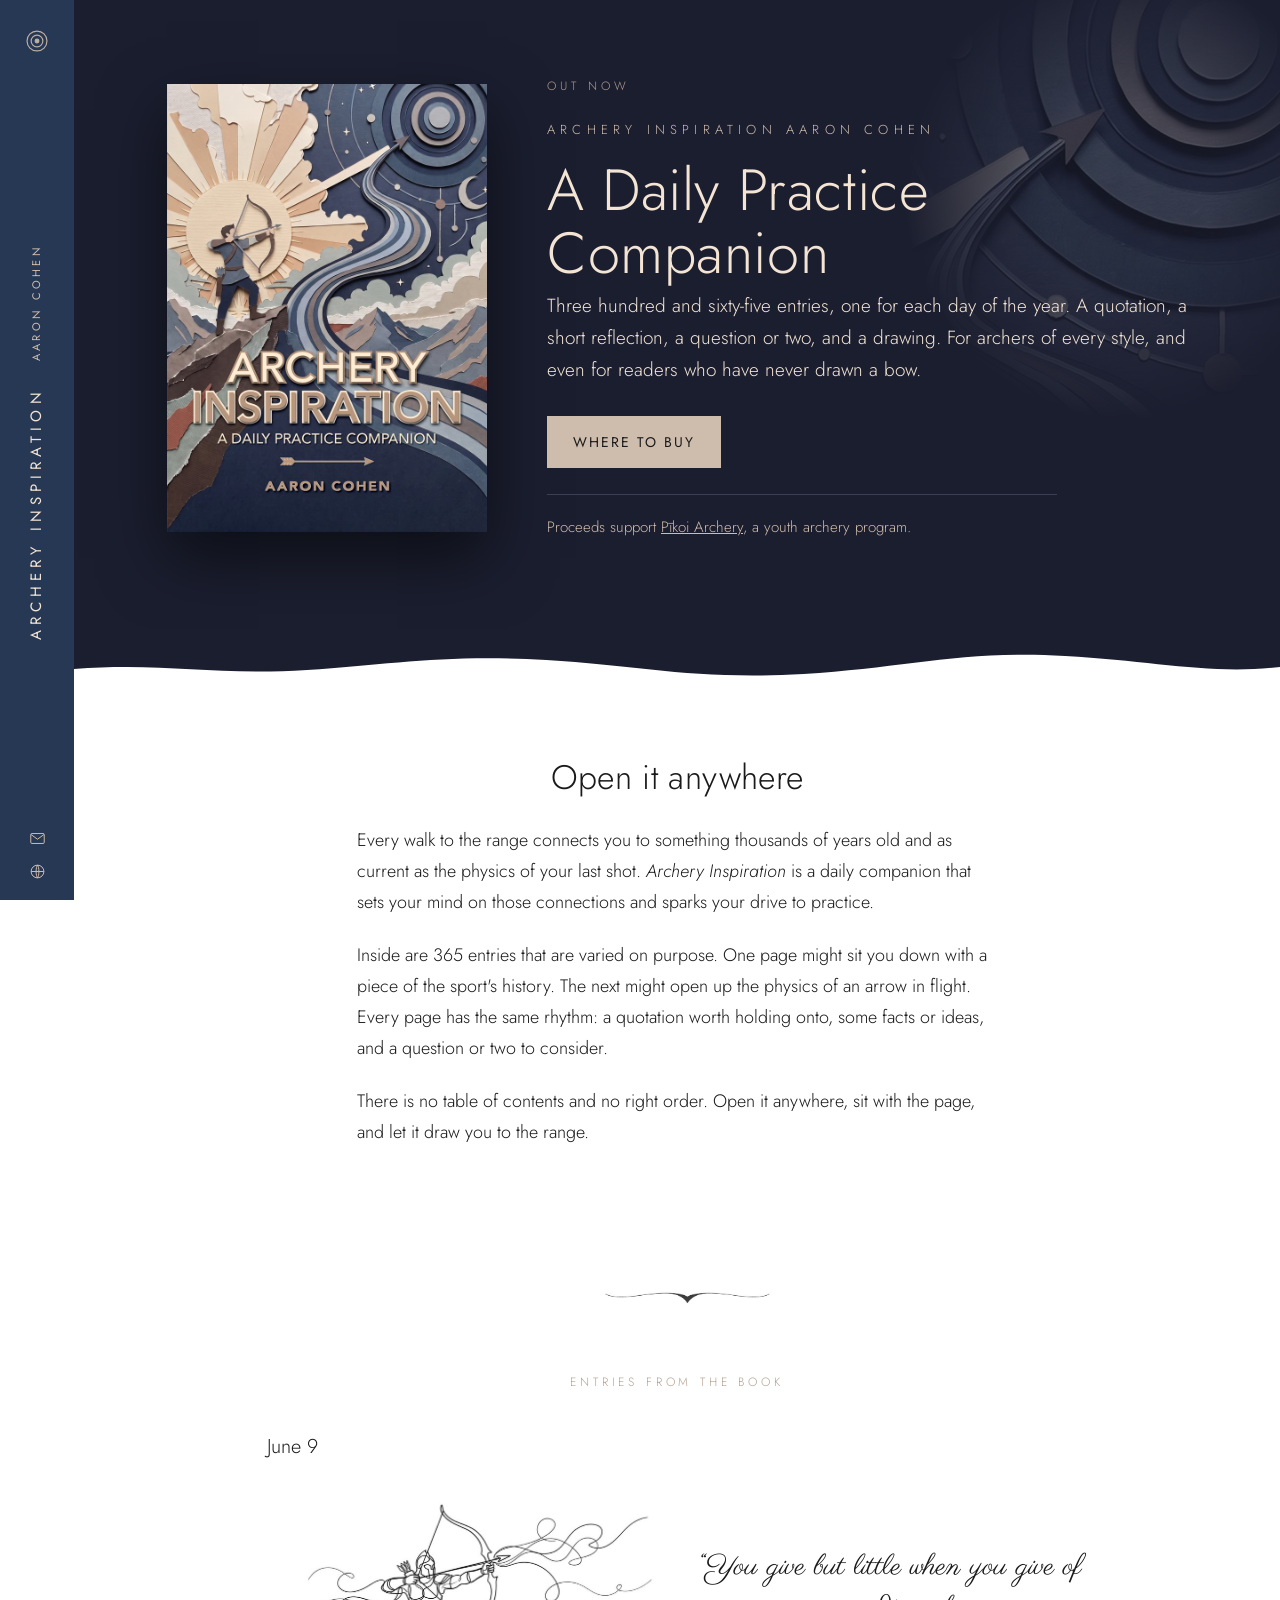
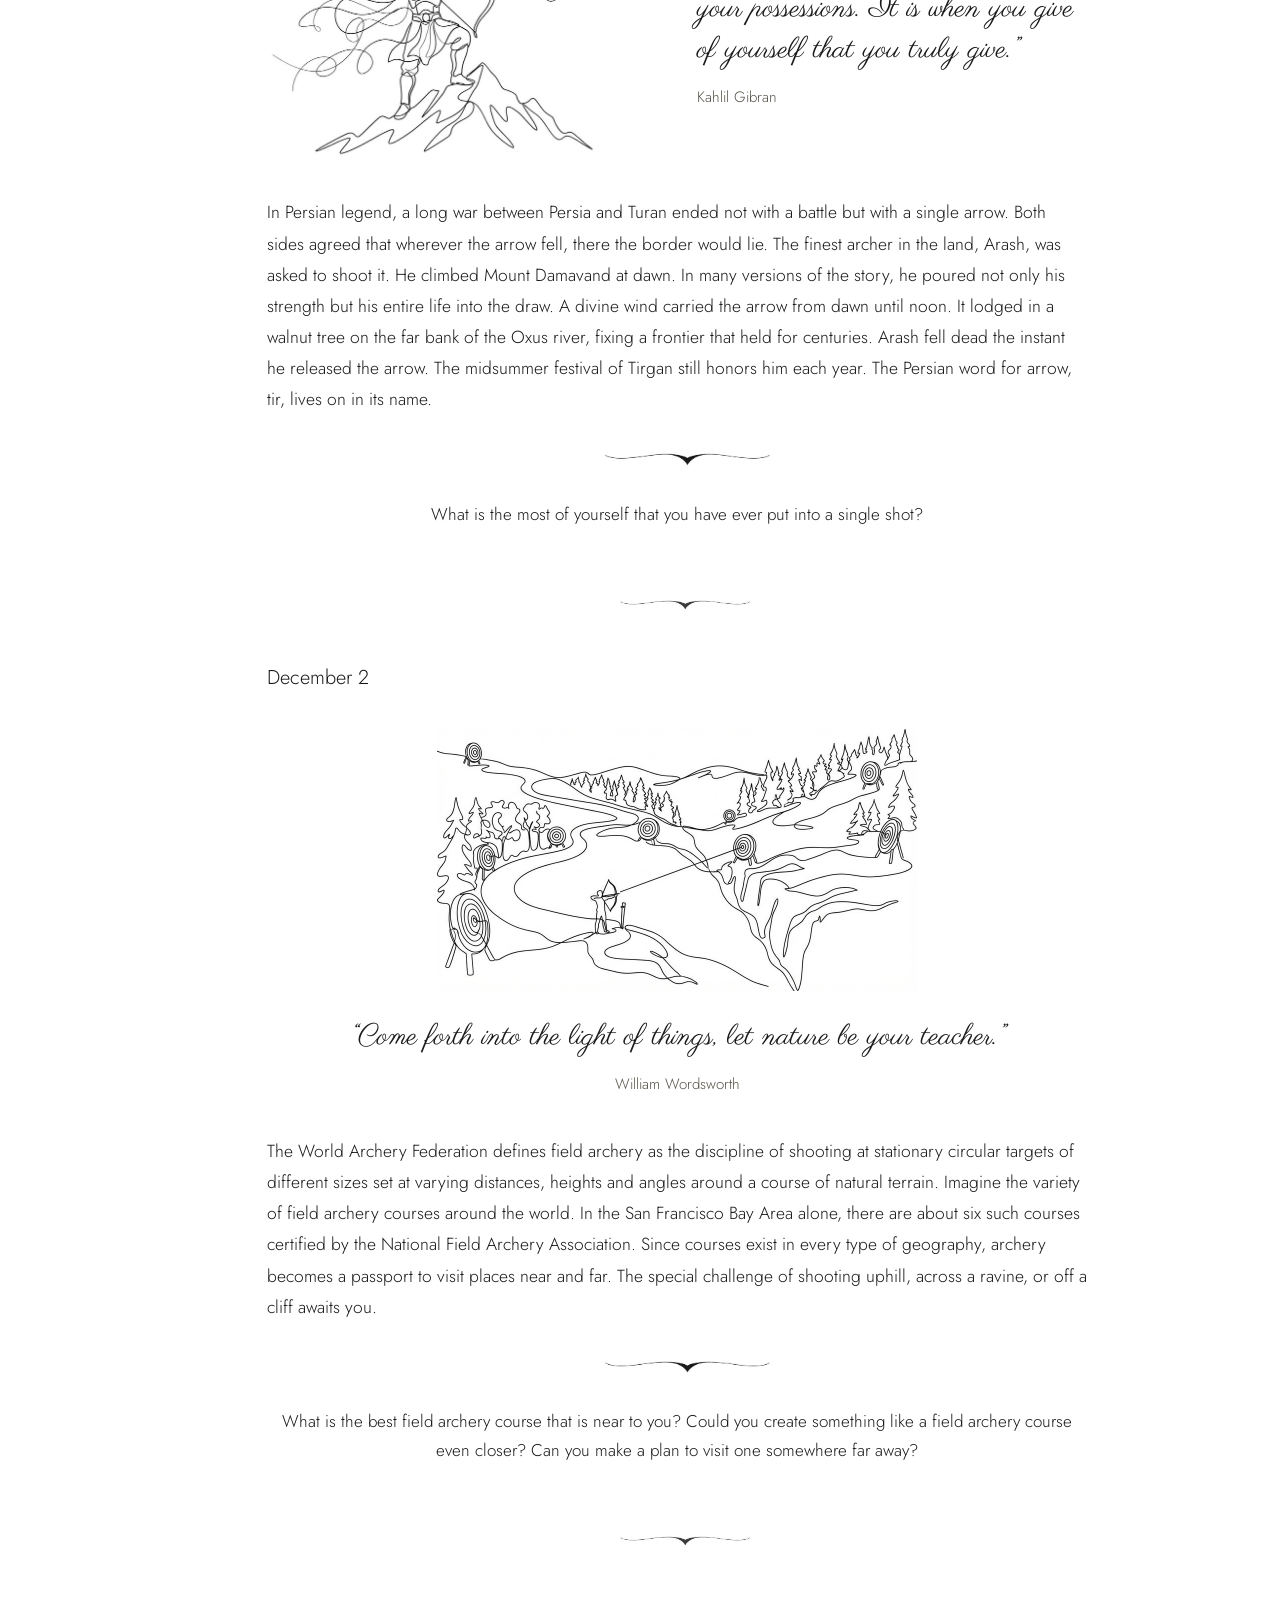
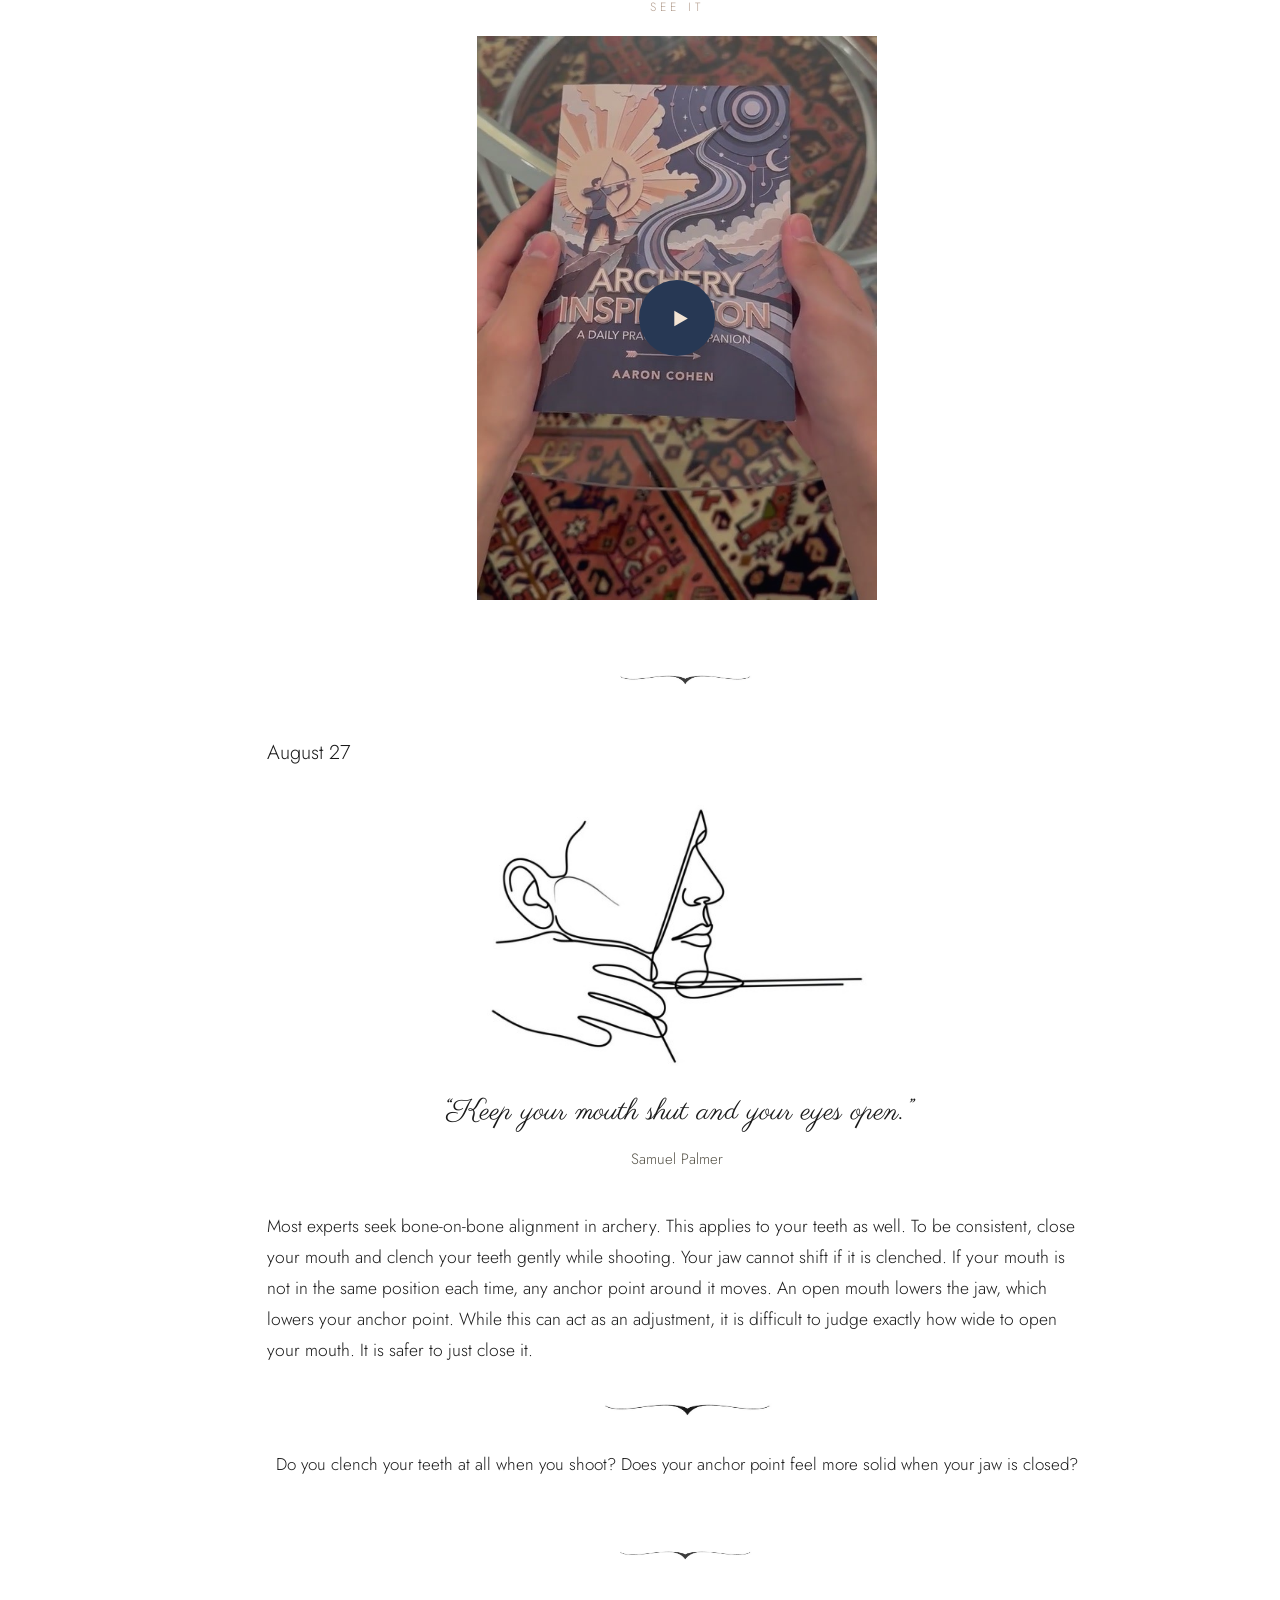
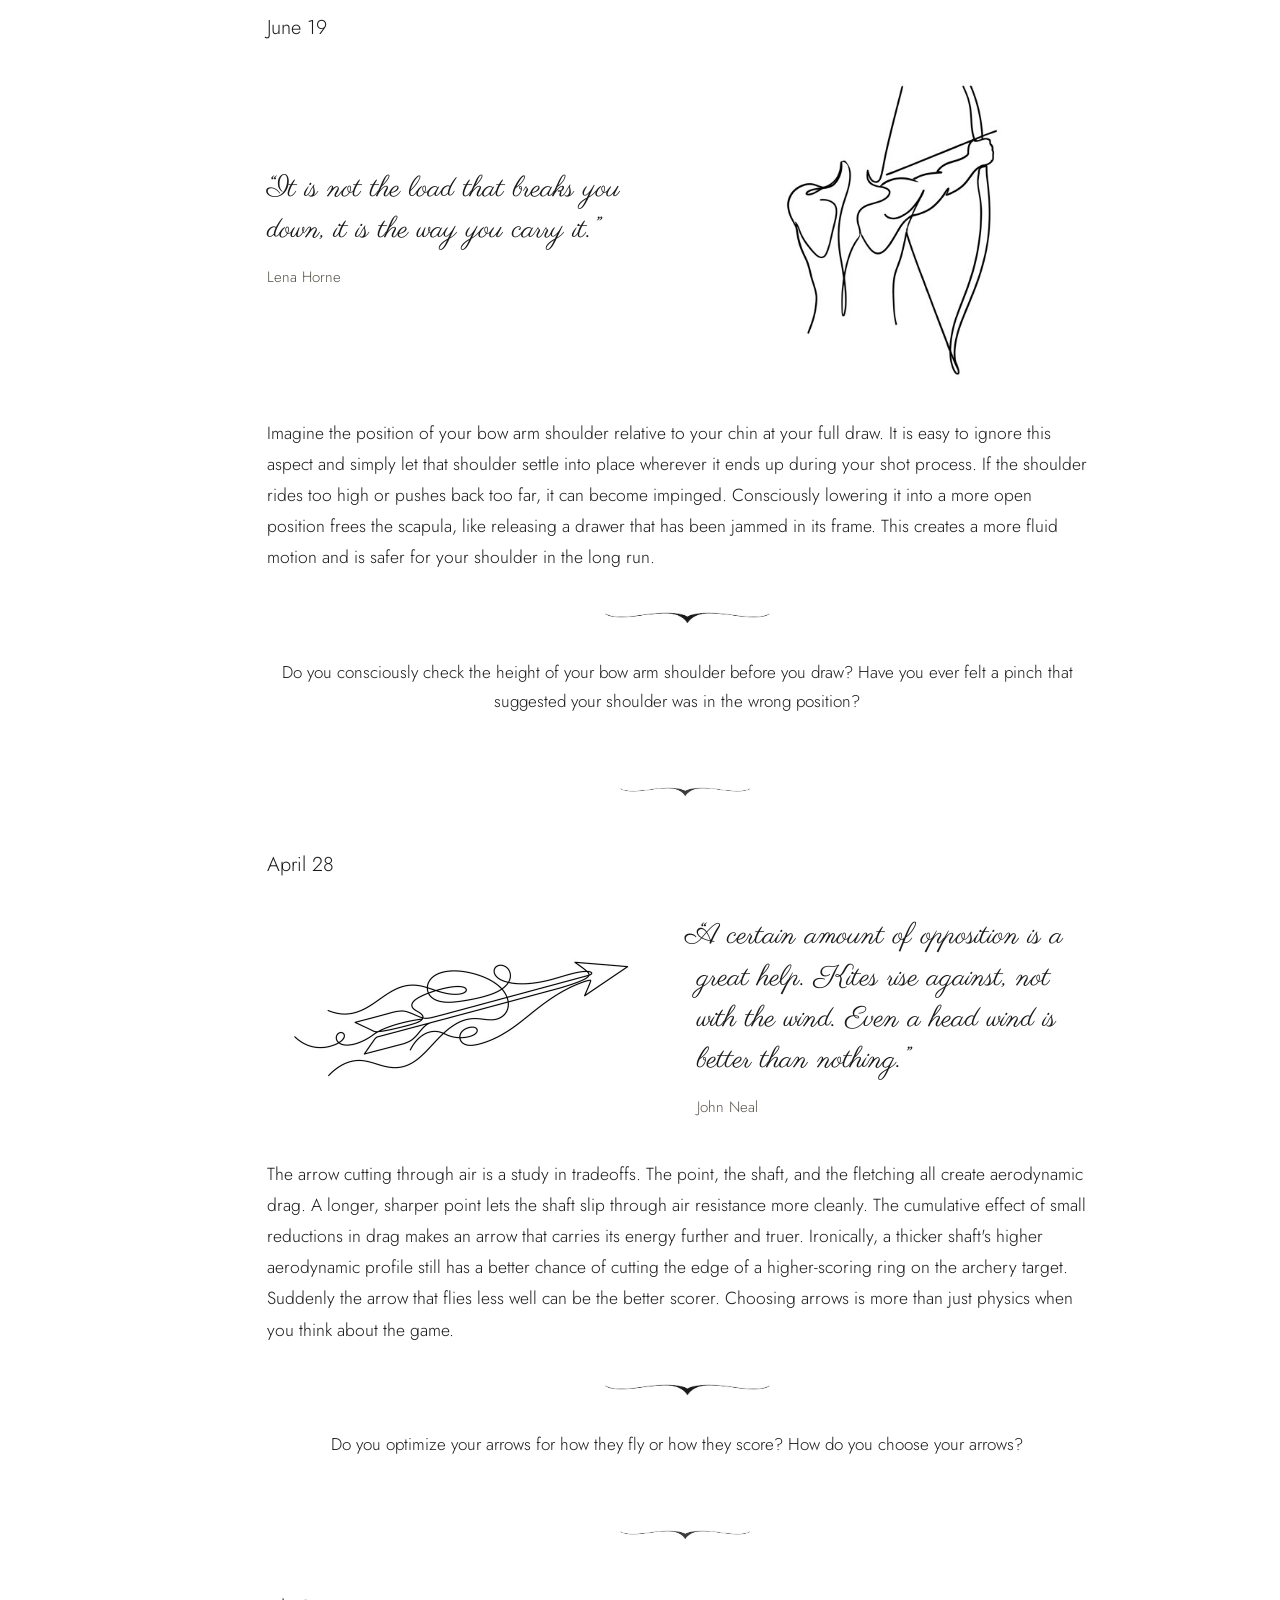
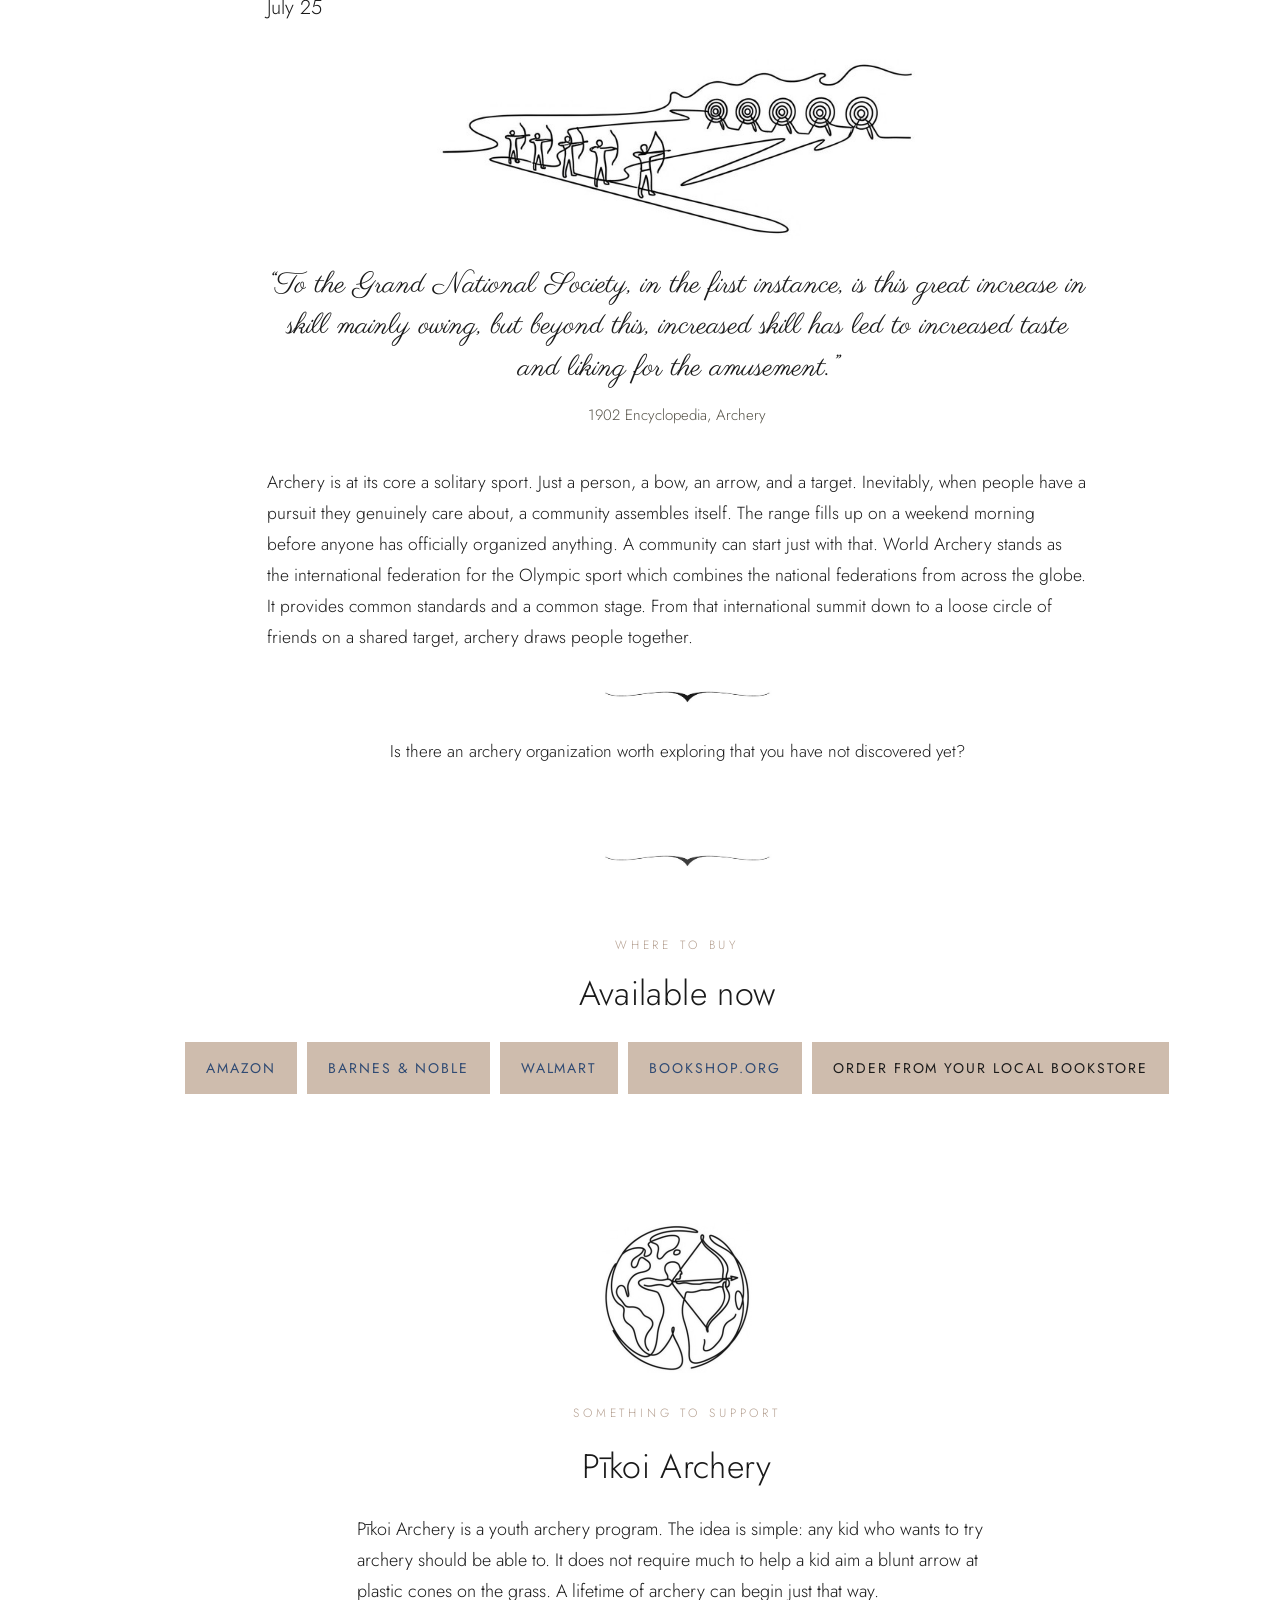
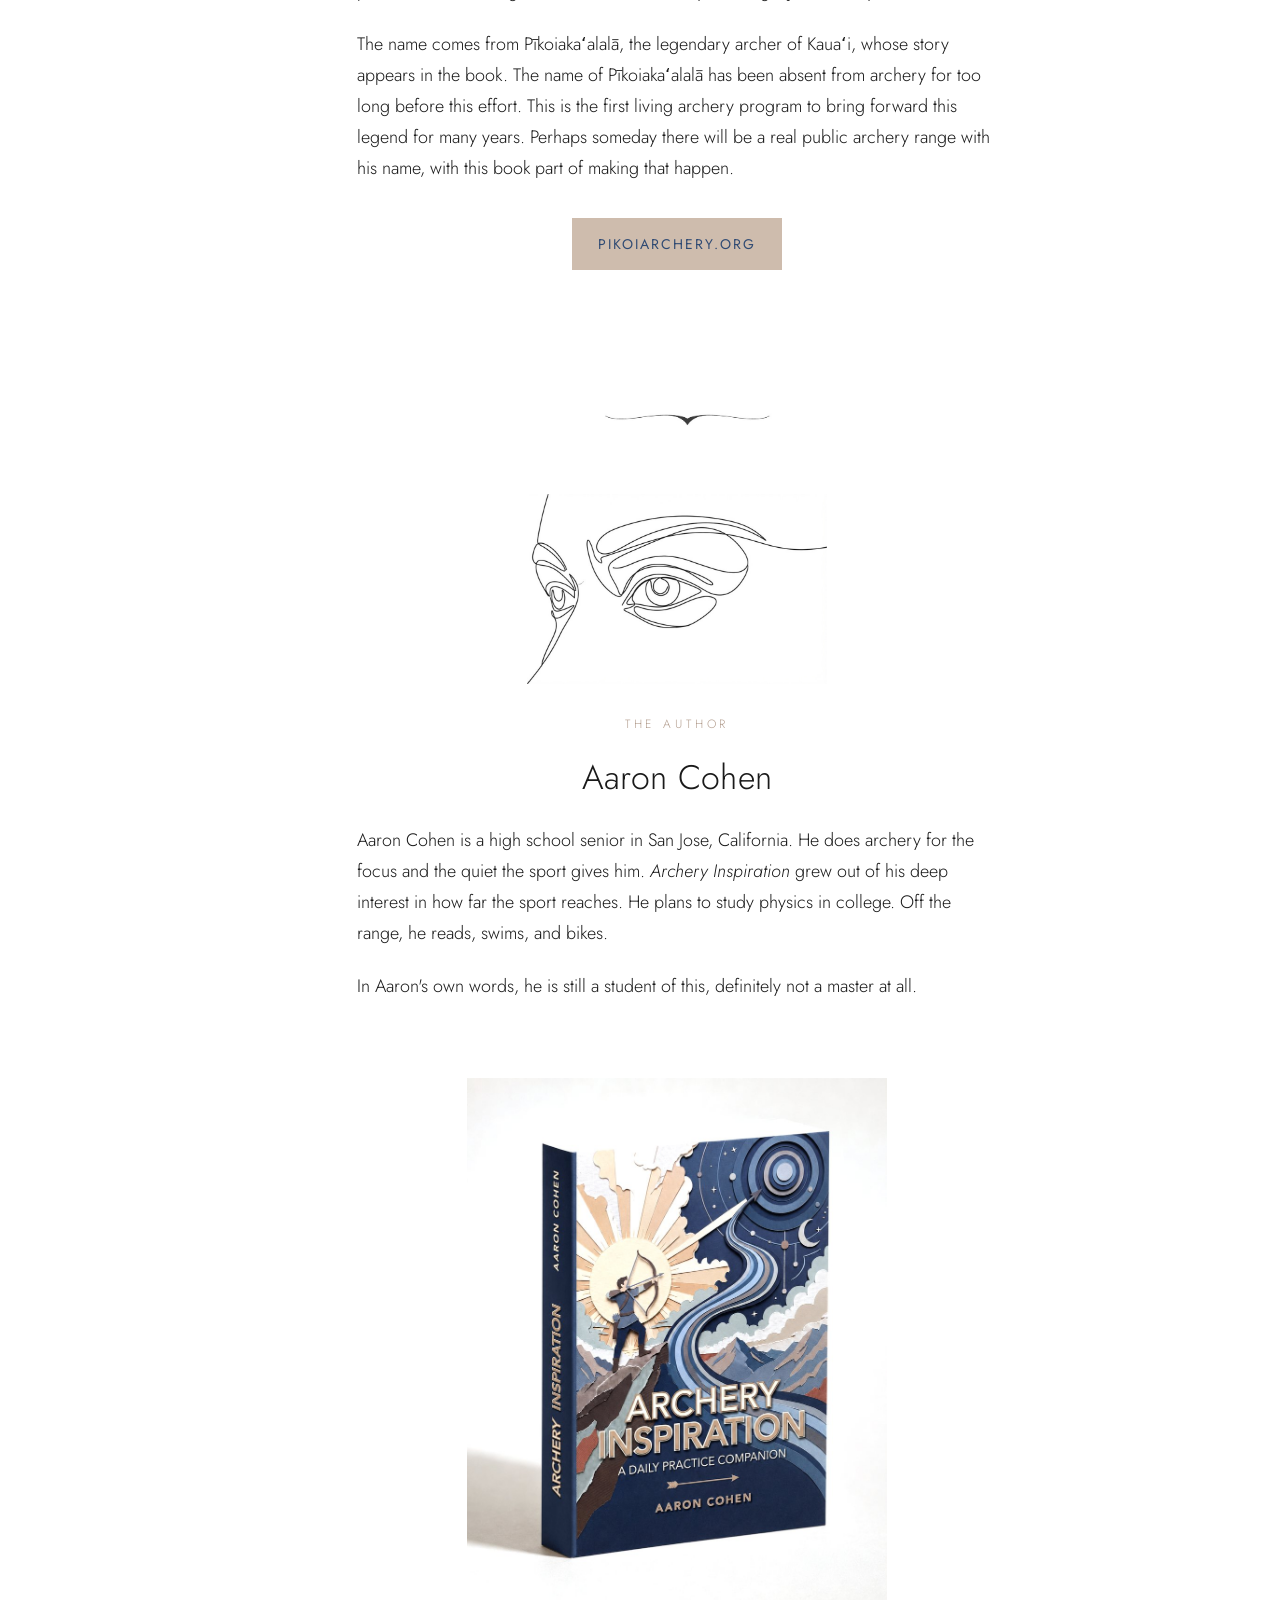
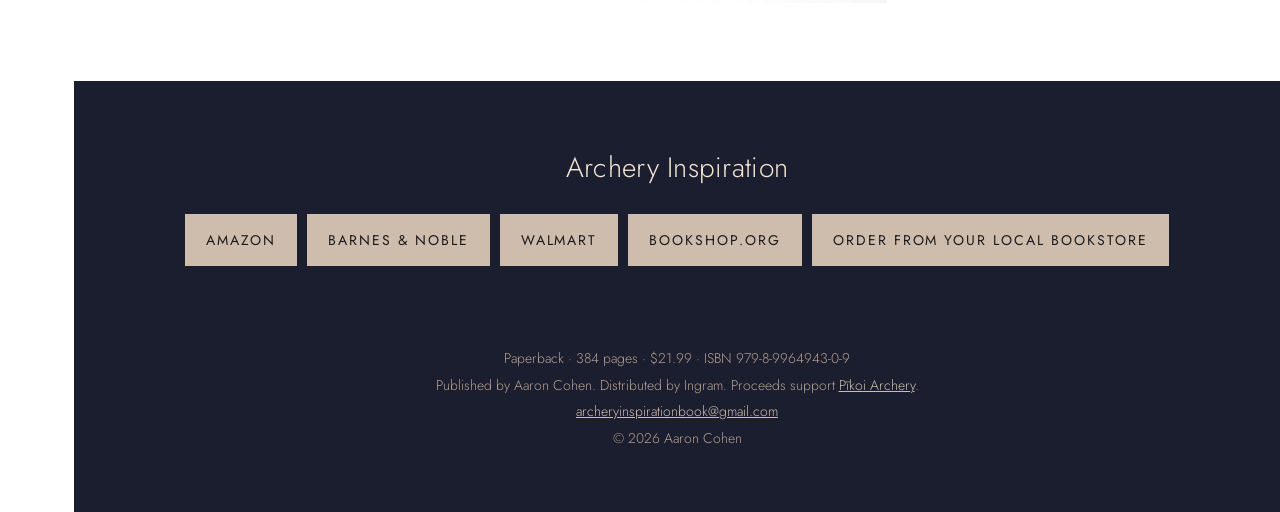
==== commit 388959a2: "Remove extra non-breaking spaces in title" ====
--- a/index.html
+++ b/index.html
@@ -92,7 +92,7 @@
       <img class="hero__cover" src="img/cover.jpg" width="720" height="1008" alt="Cover of Archery Inspiration, a paper-cut illustration of an archer on a cliff drawing against a rising sun, with a river ribboning up into concentric target rings" decoding="async" fetchpriority="high">
       <div>
         <p class="hero__eyebrow">Out now</p>
-        <span class="hero__title">Archery Inspiration &nbsp;&nbsp; Aaron Cohen</span>
+        <span class="hero__title">Archery Inspiration Aaron Cohen</span>
         <h1>A Daily Practice Companion</h1>
         <p class="hero__lede">Three hundred and sixty-five entries, one for each day of the year. A quotation, a short reflection, a question or two, and a drawing. For archers of every style, and even for readers who have never drawn a bow.</p>
         <a class="btn" href="#buy">Where to buy</a>
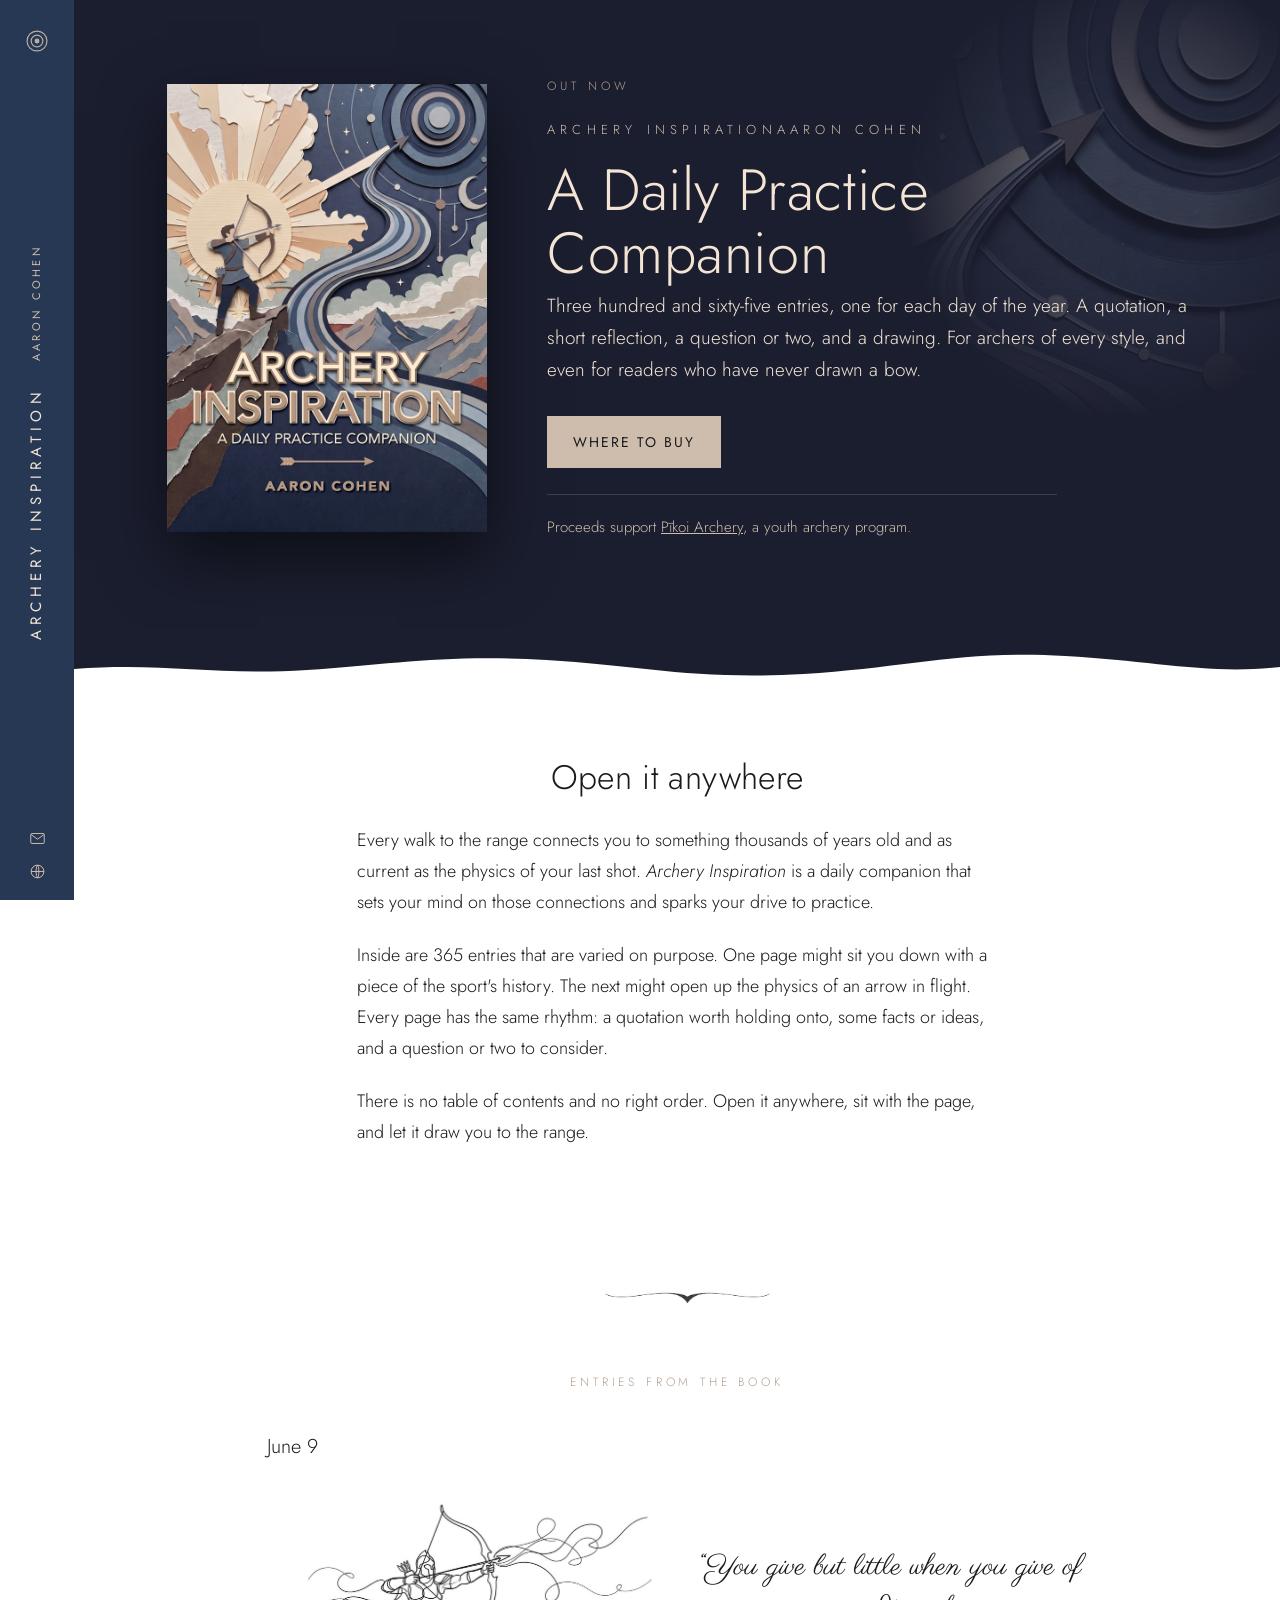
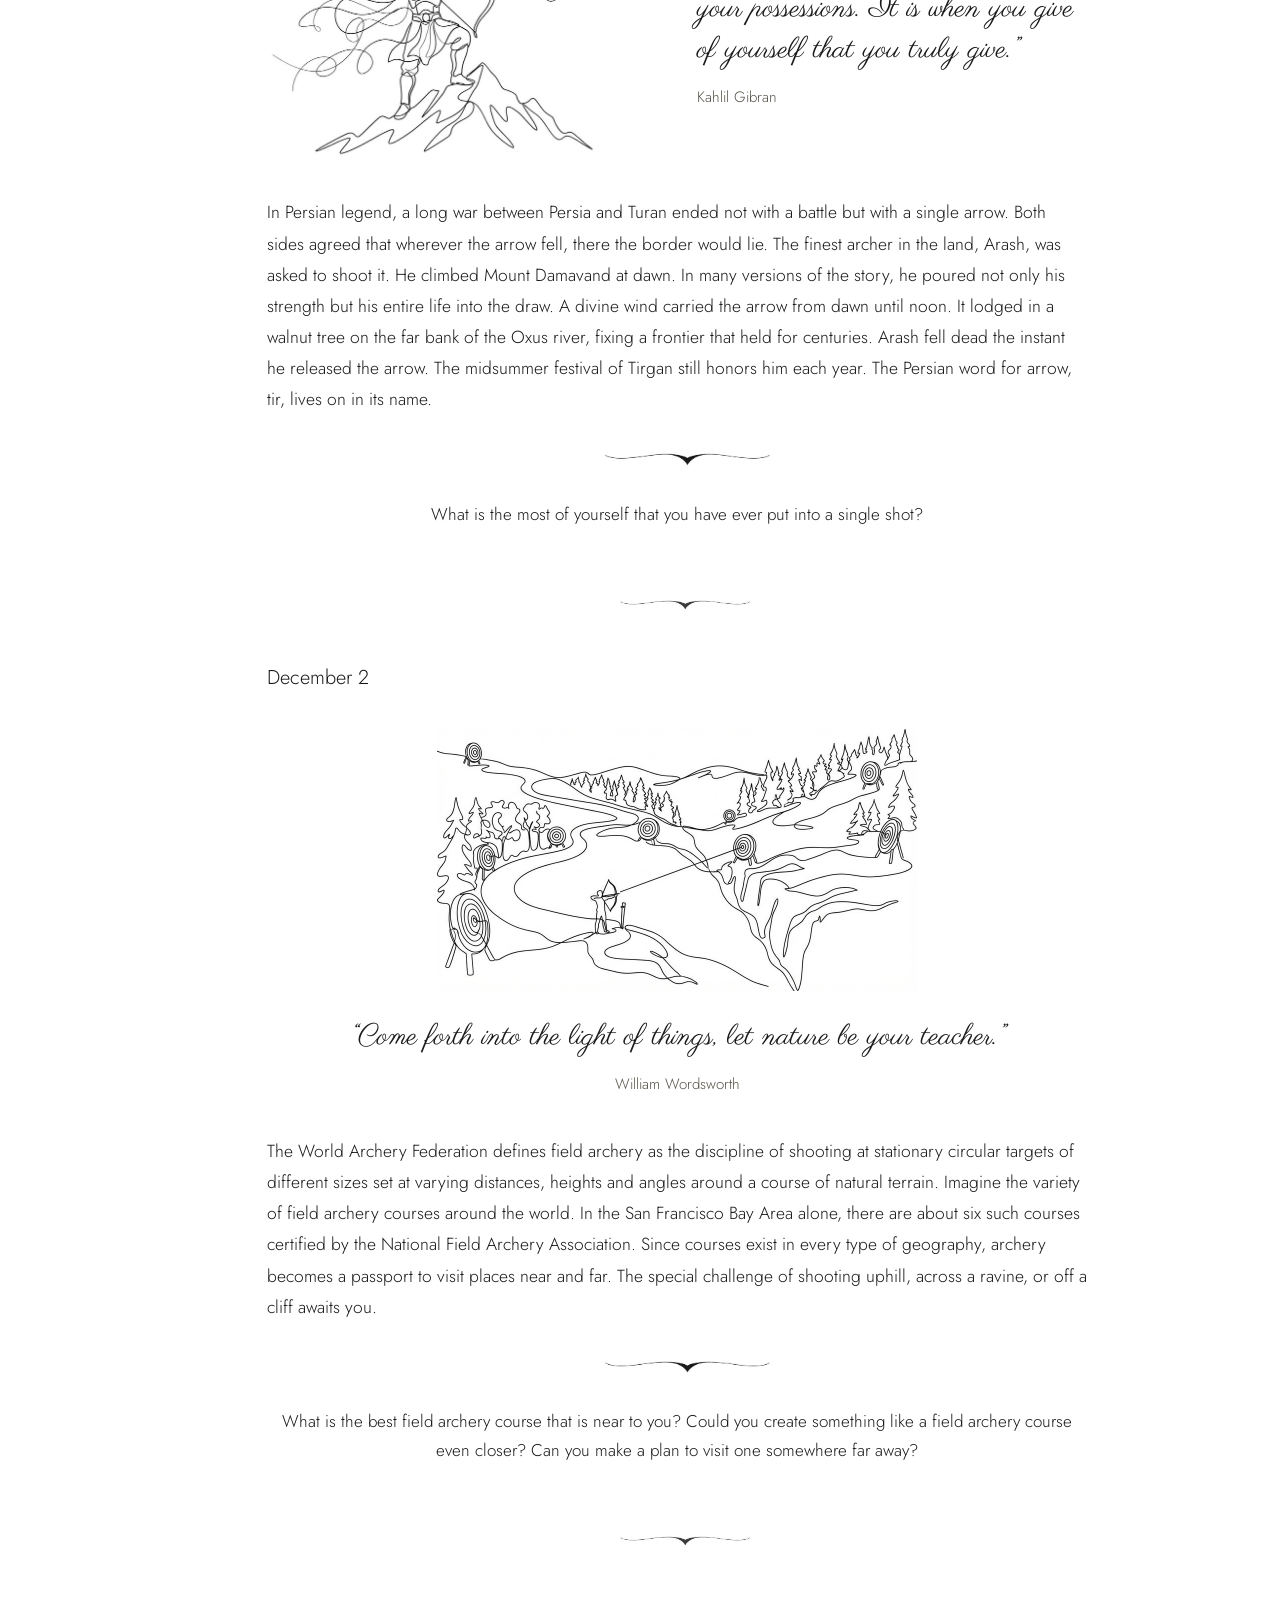
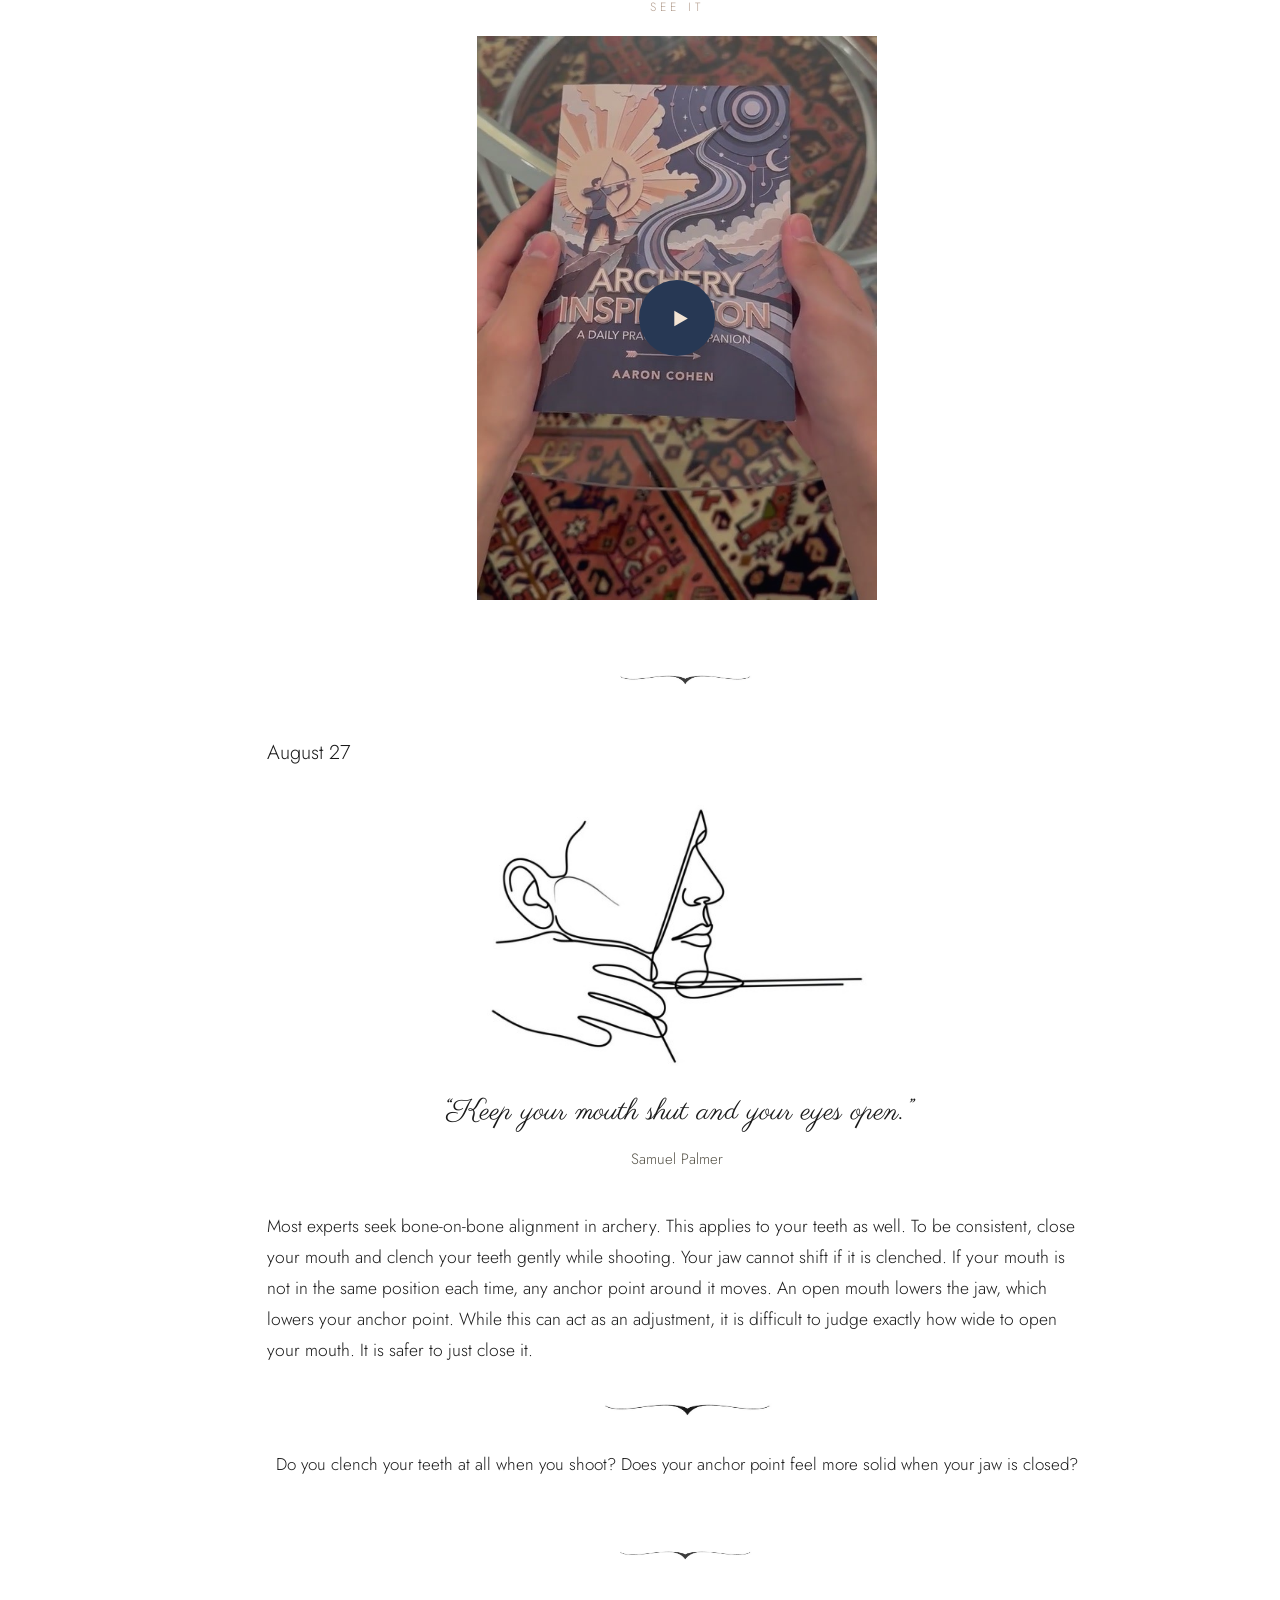
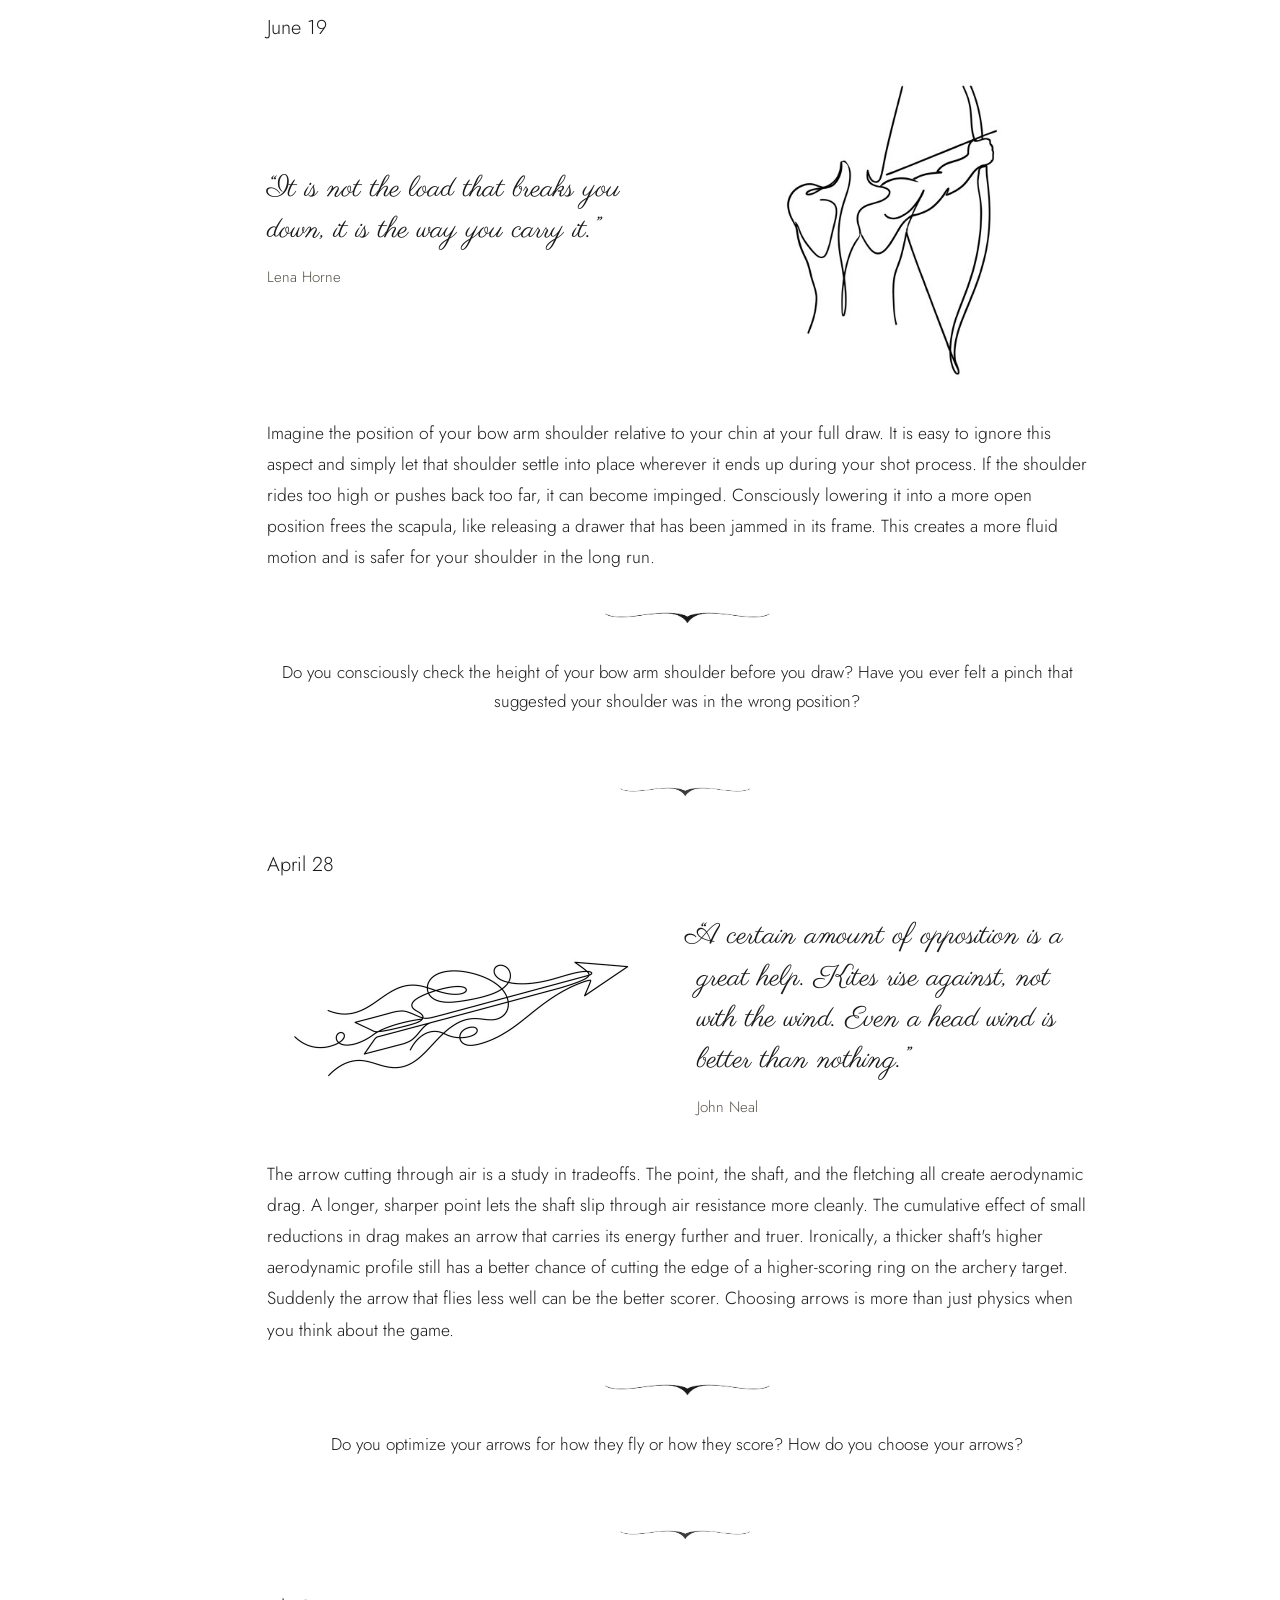
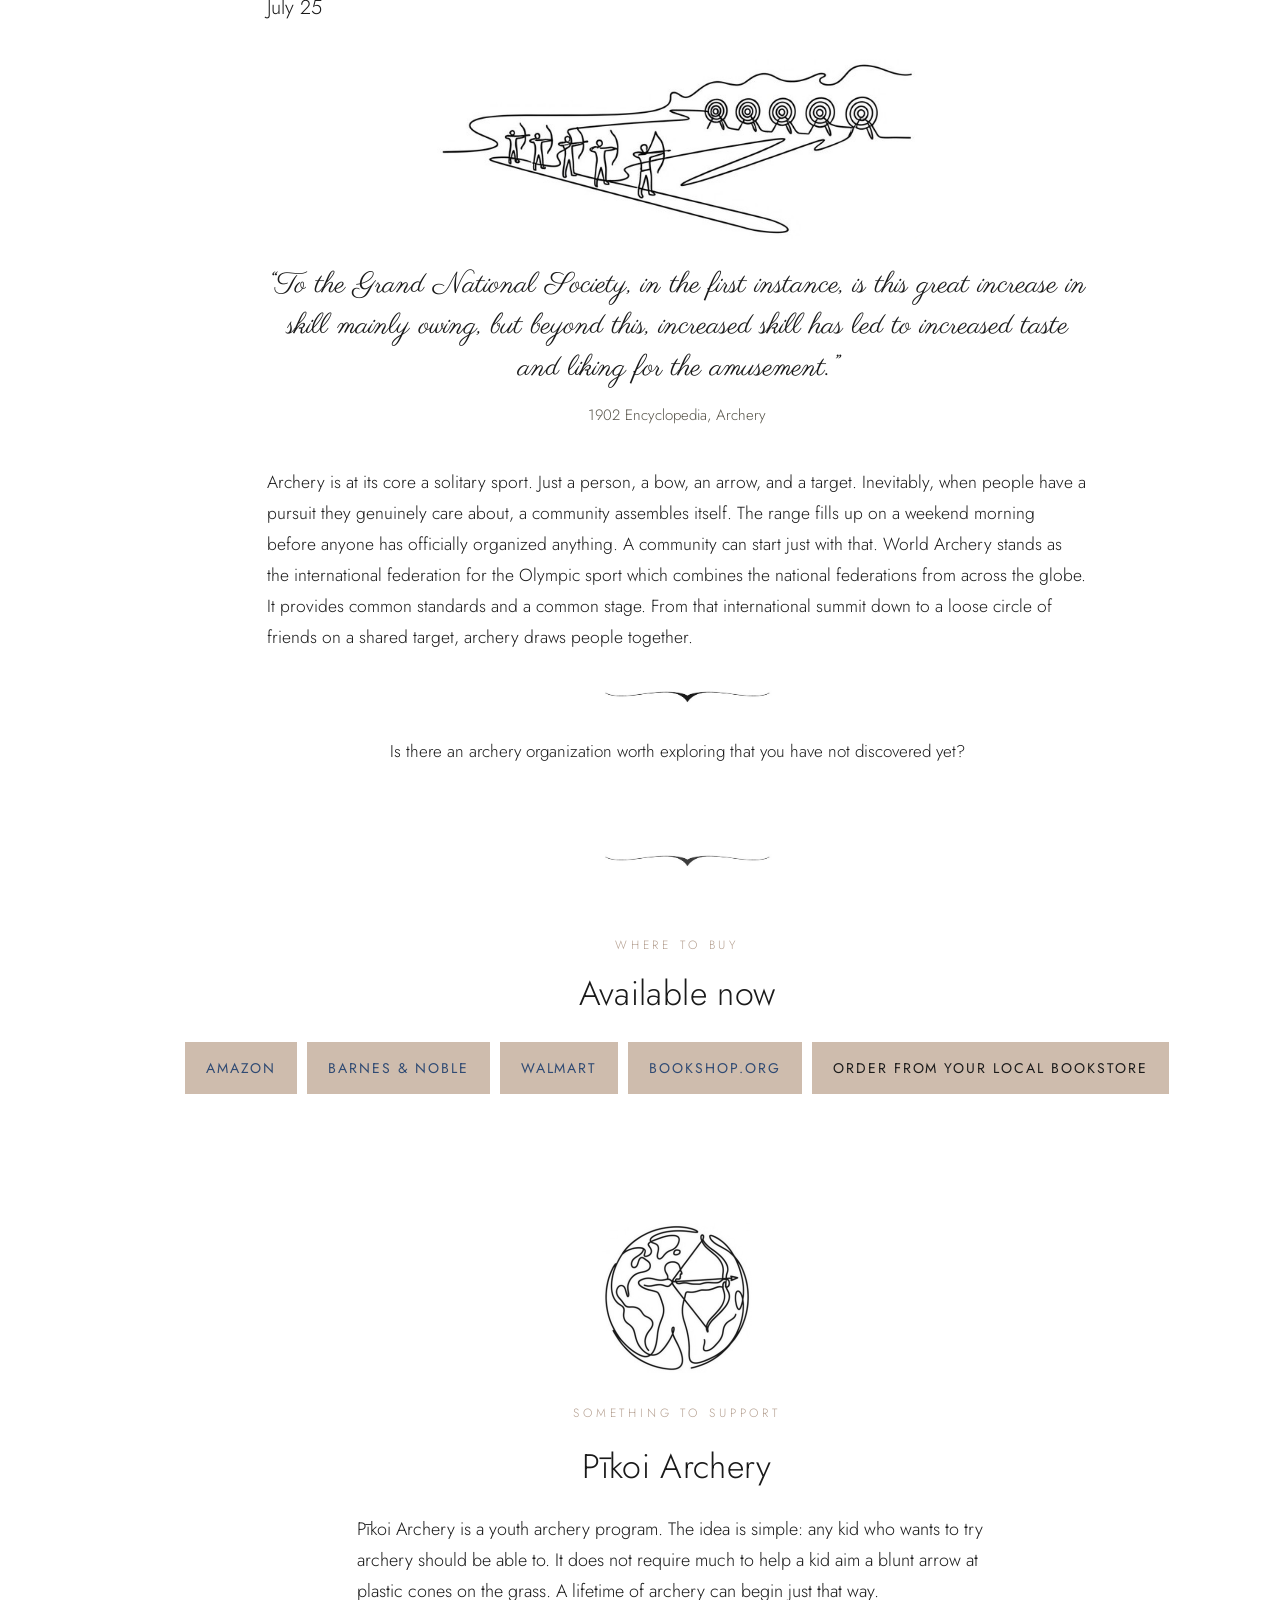
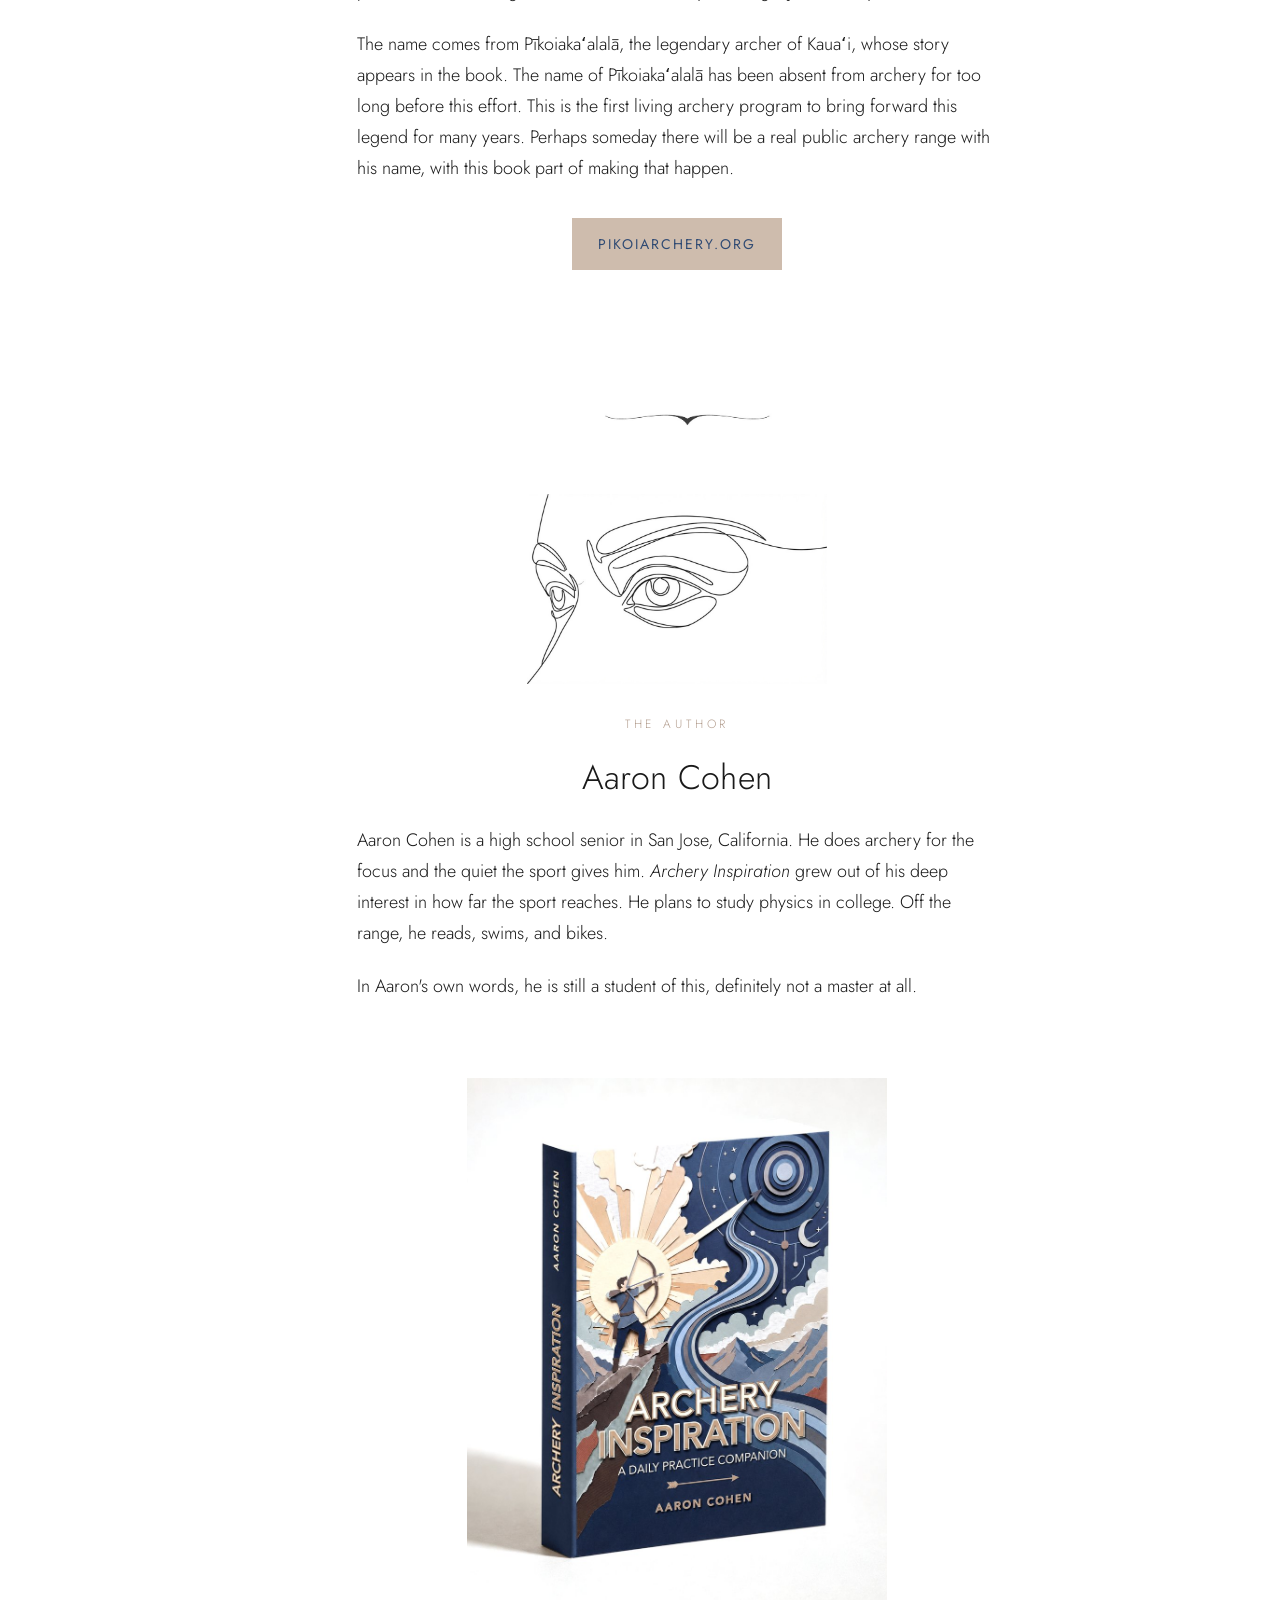
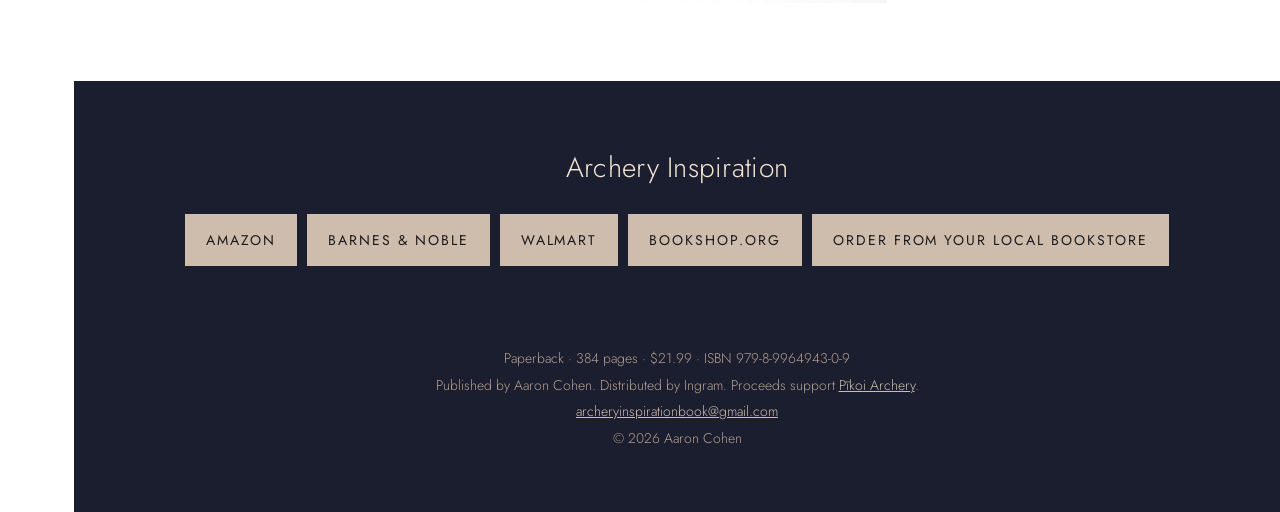
==== commit 9c001df5: "Update index.html" ====
--- a/index.html
+++ b/index.html
@@ -92,7 +92,7 @@
       <img class="hero__cover" src="img/cover.jpg" width="720" height="1008" alt="Cover of Archery Inspiration, a paper-cut illustration of an archer on a cliff drawing against a rising sun, with a river ribboning up into concentric target rings" decoding="async" fetchpriority="high">
       <div>
         <p class="hero__eyebrow">Out now</p>
-        <span class="hero__title">Archery Inspiration Aaron Cohen</span>
+        <span class="hero__title"><span>Archery Inspiration</span><span>Aaron Cohen</span></span>
         <h1>A Daily Practice Companion</h1>
         <p class="hero__lede">Three hundred and sixty-five entries, one for each day of the year. A quotation, a short reflection, a question or two, and a drawing. For archers of every style, and even for readers who have never drawn a bow.</p>
         <a class="btn" href="#buy">Where to buy</a>
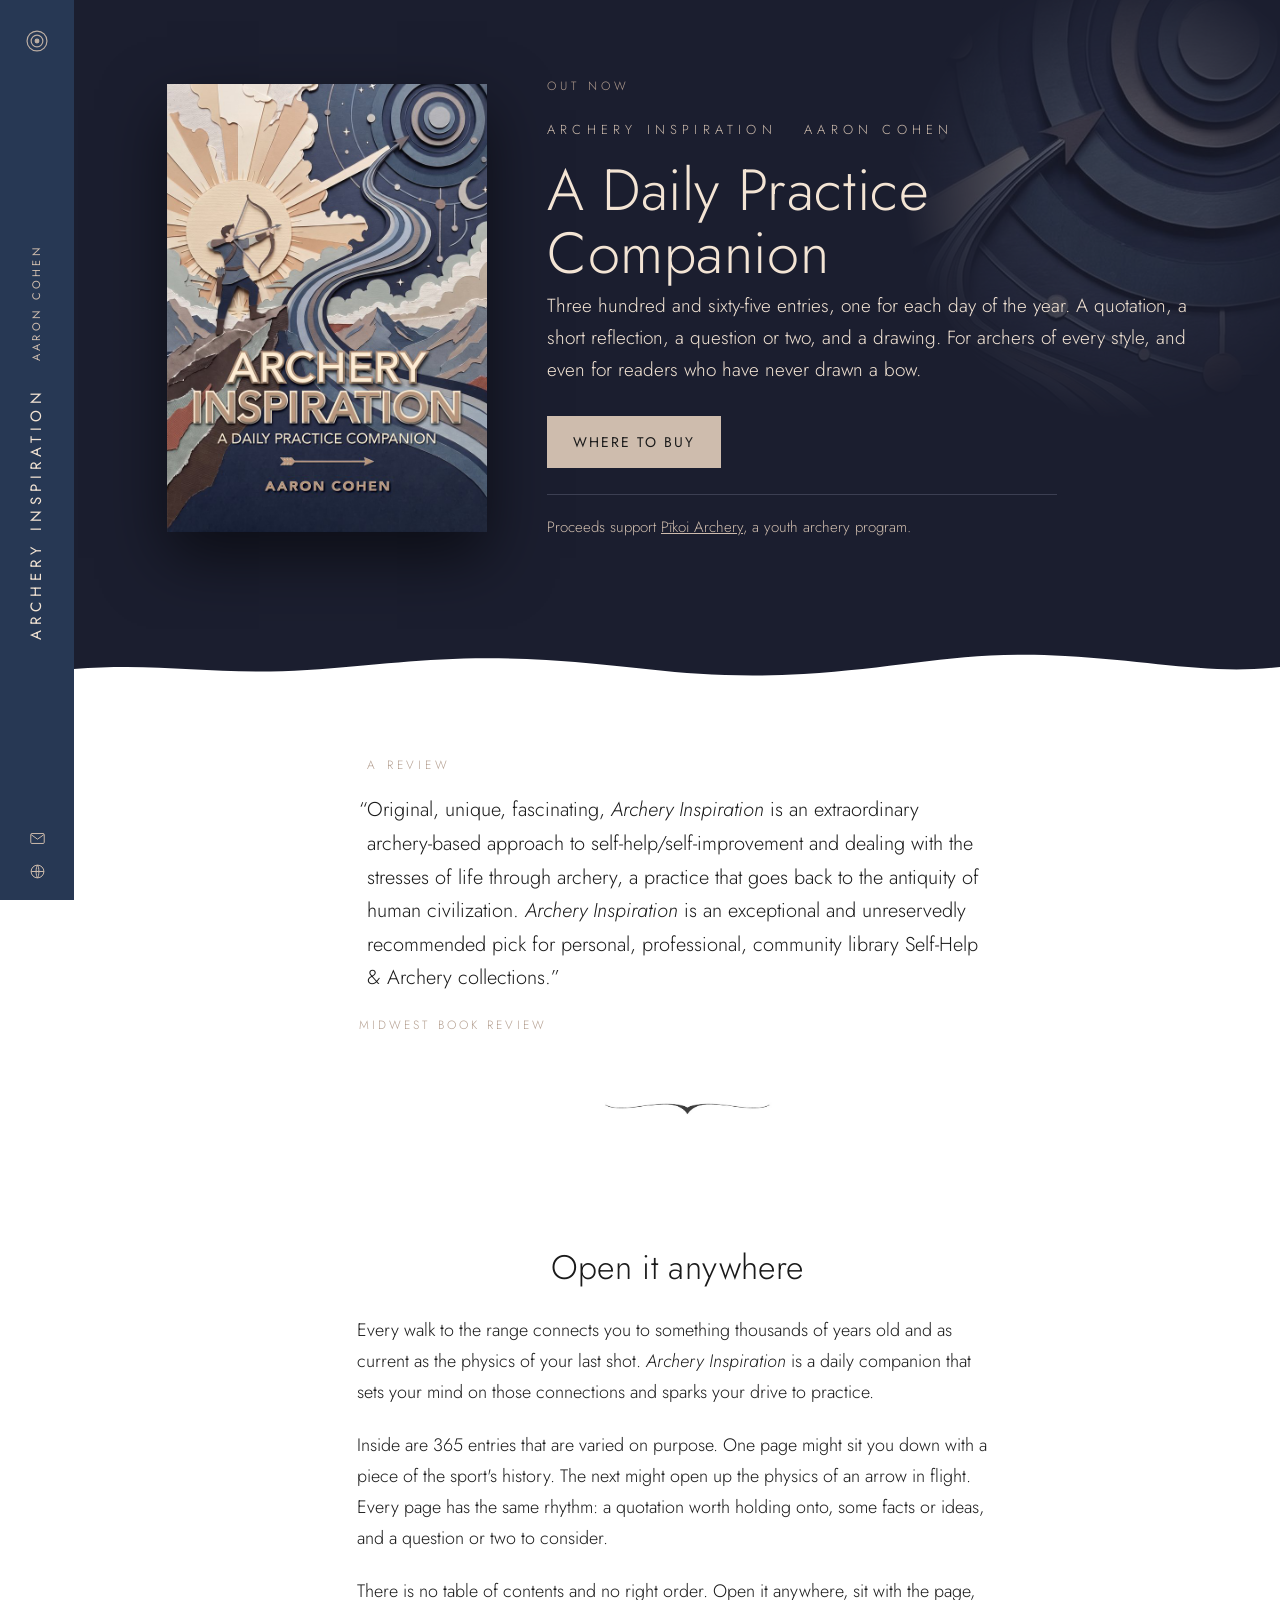
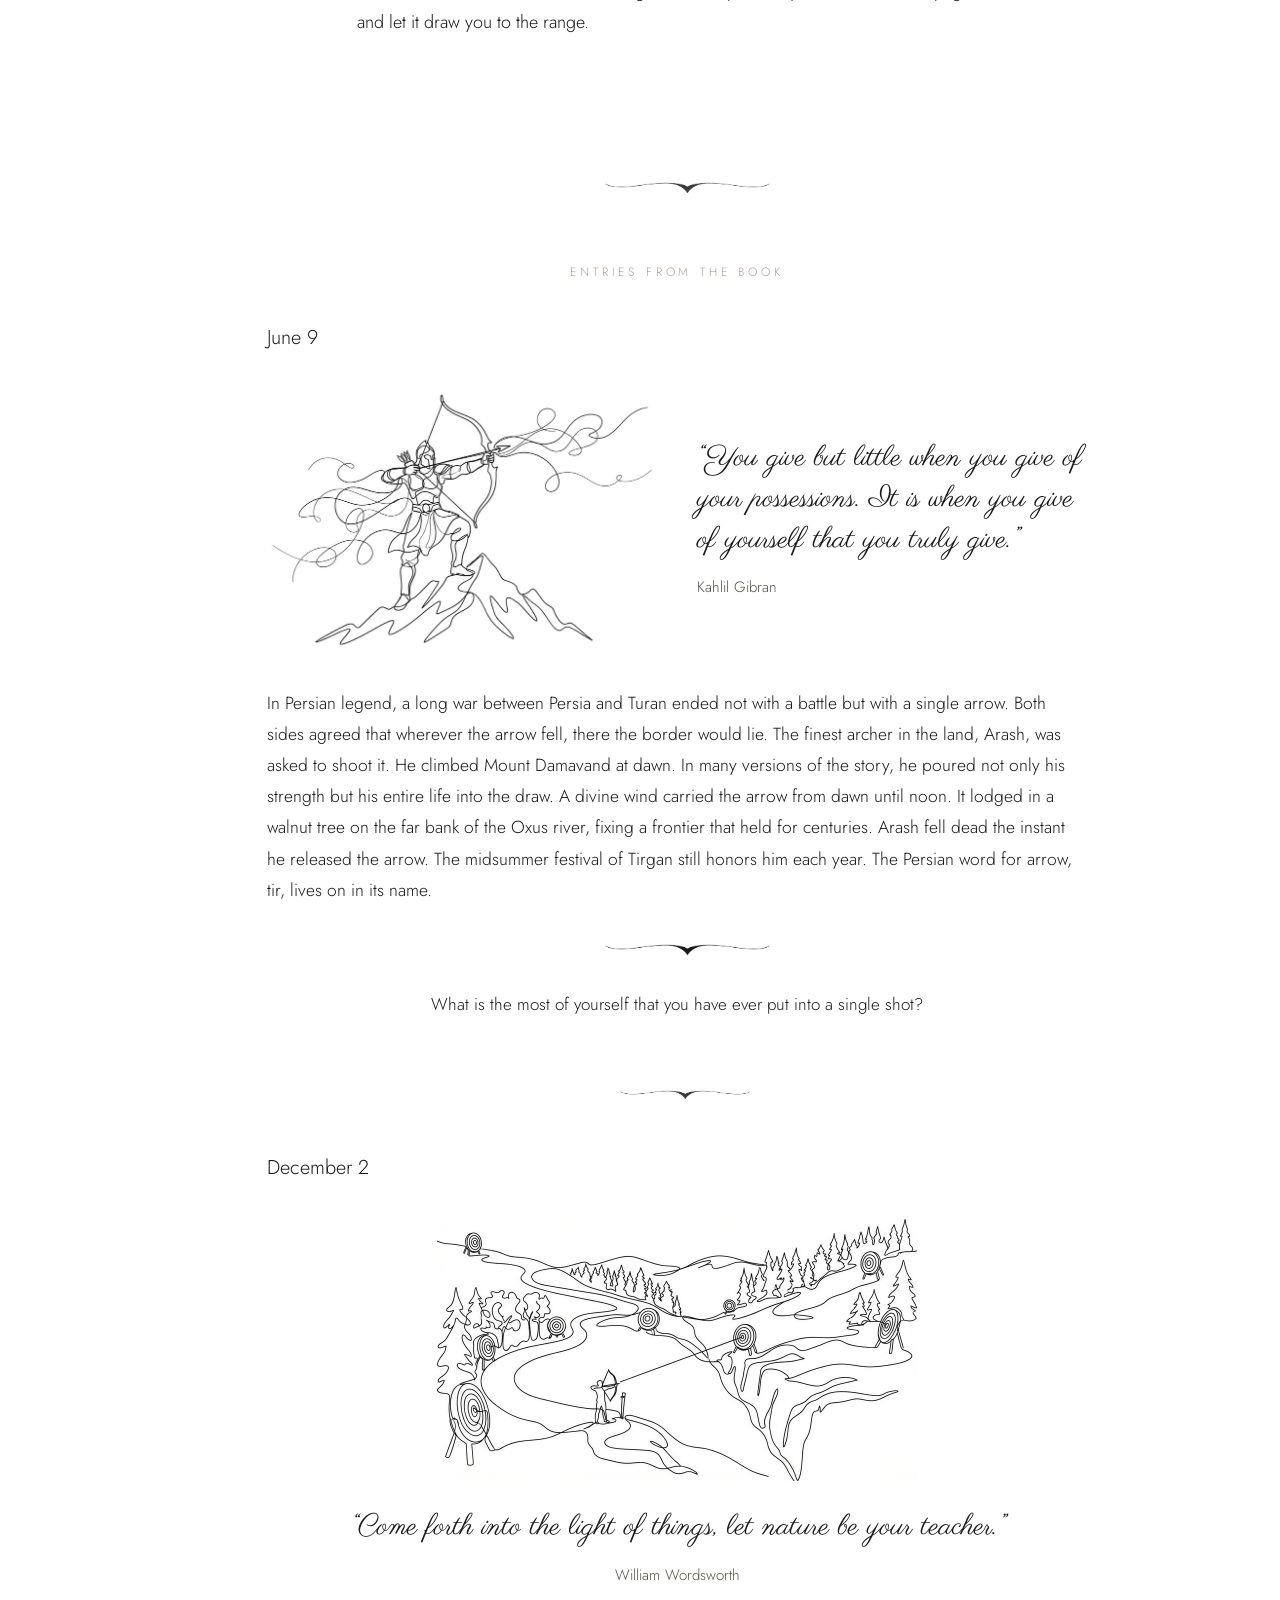
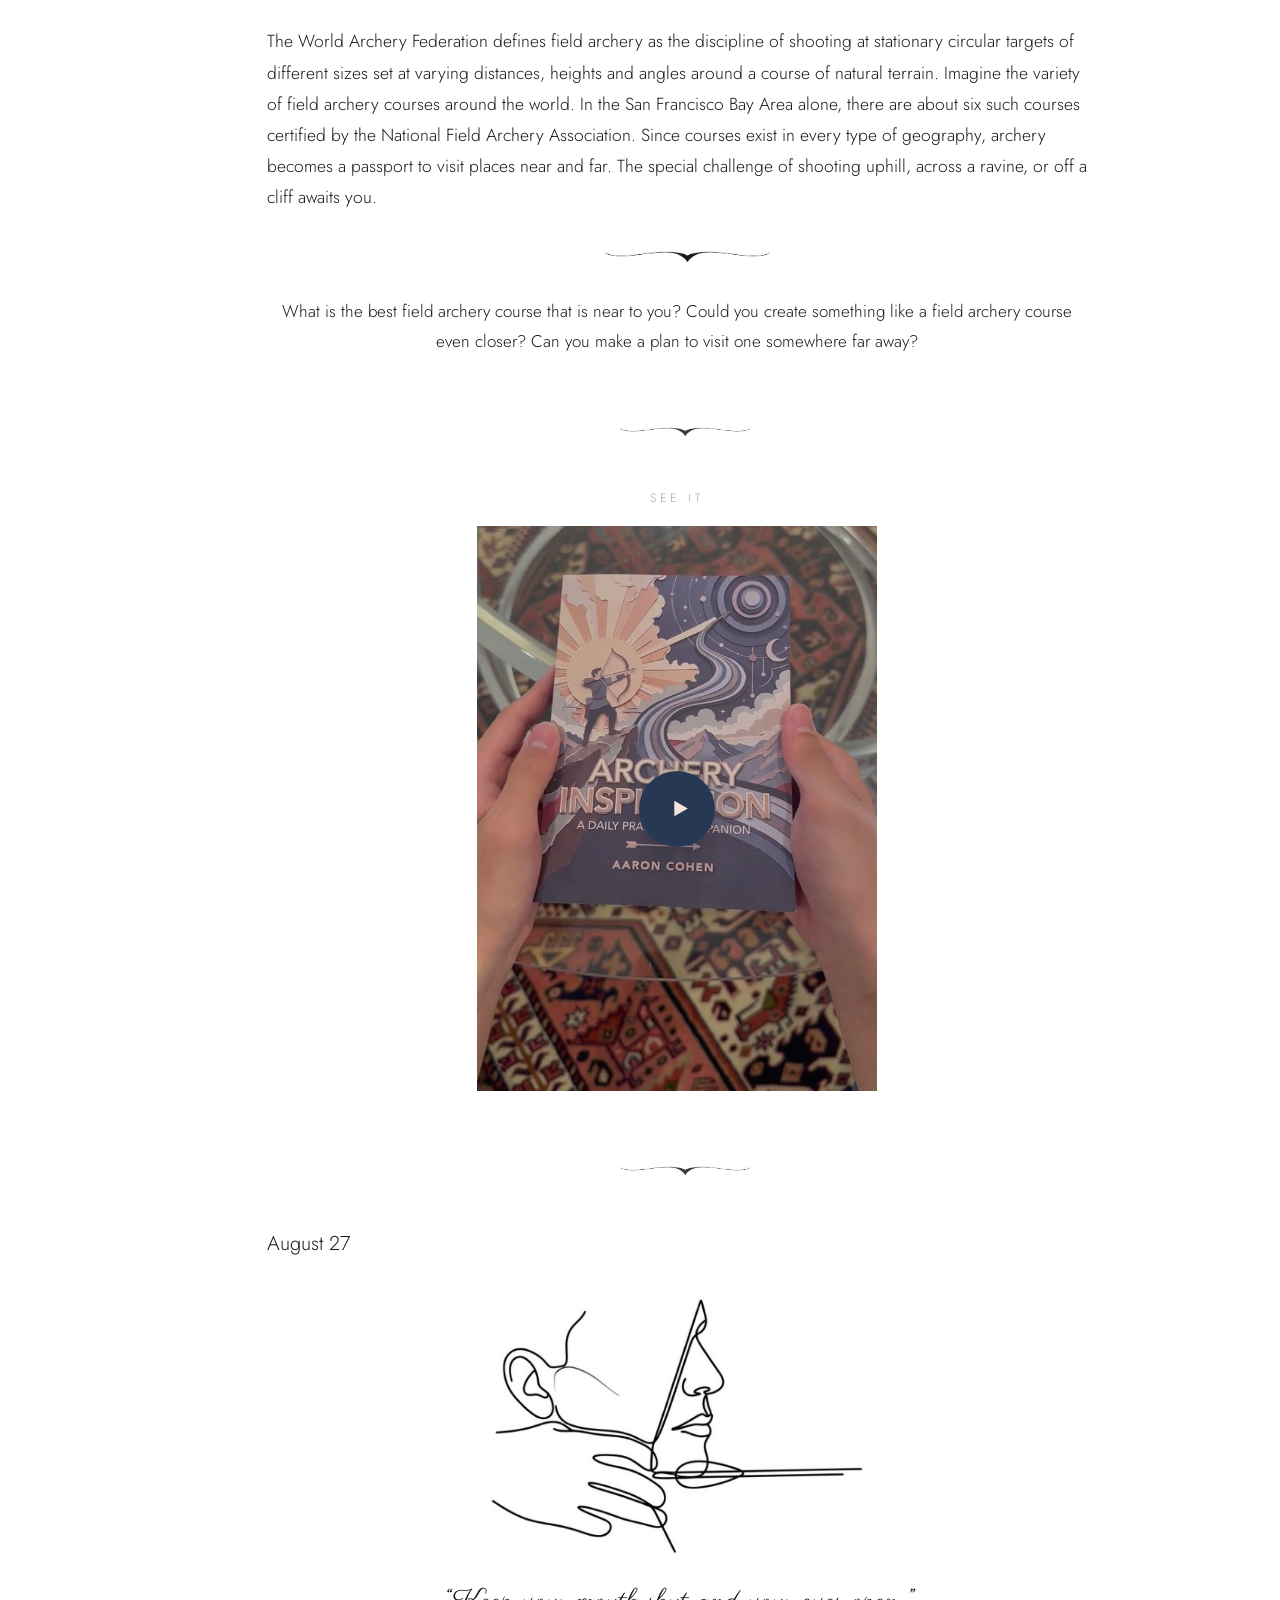
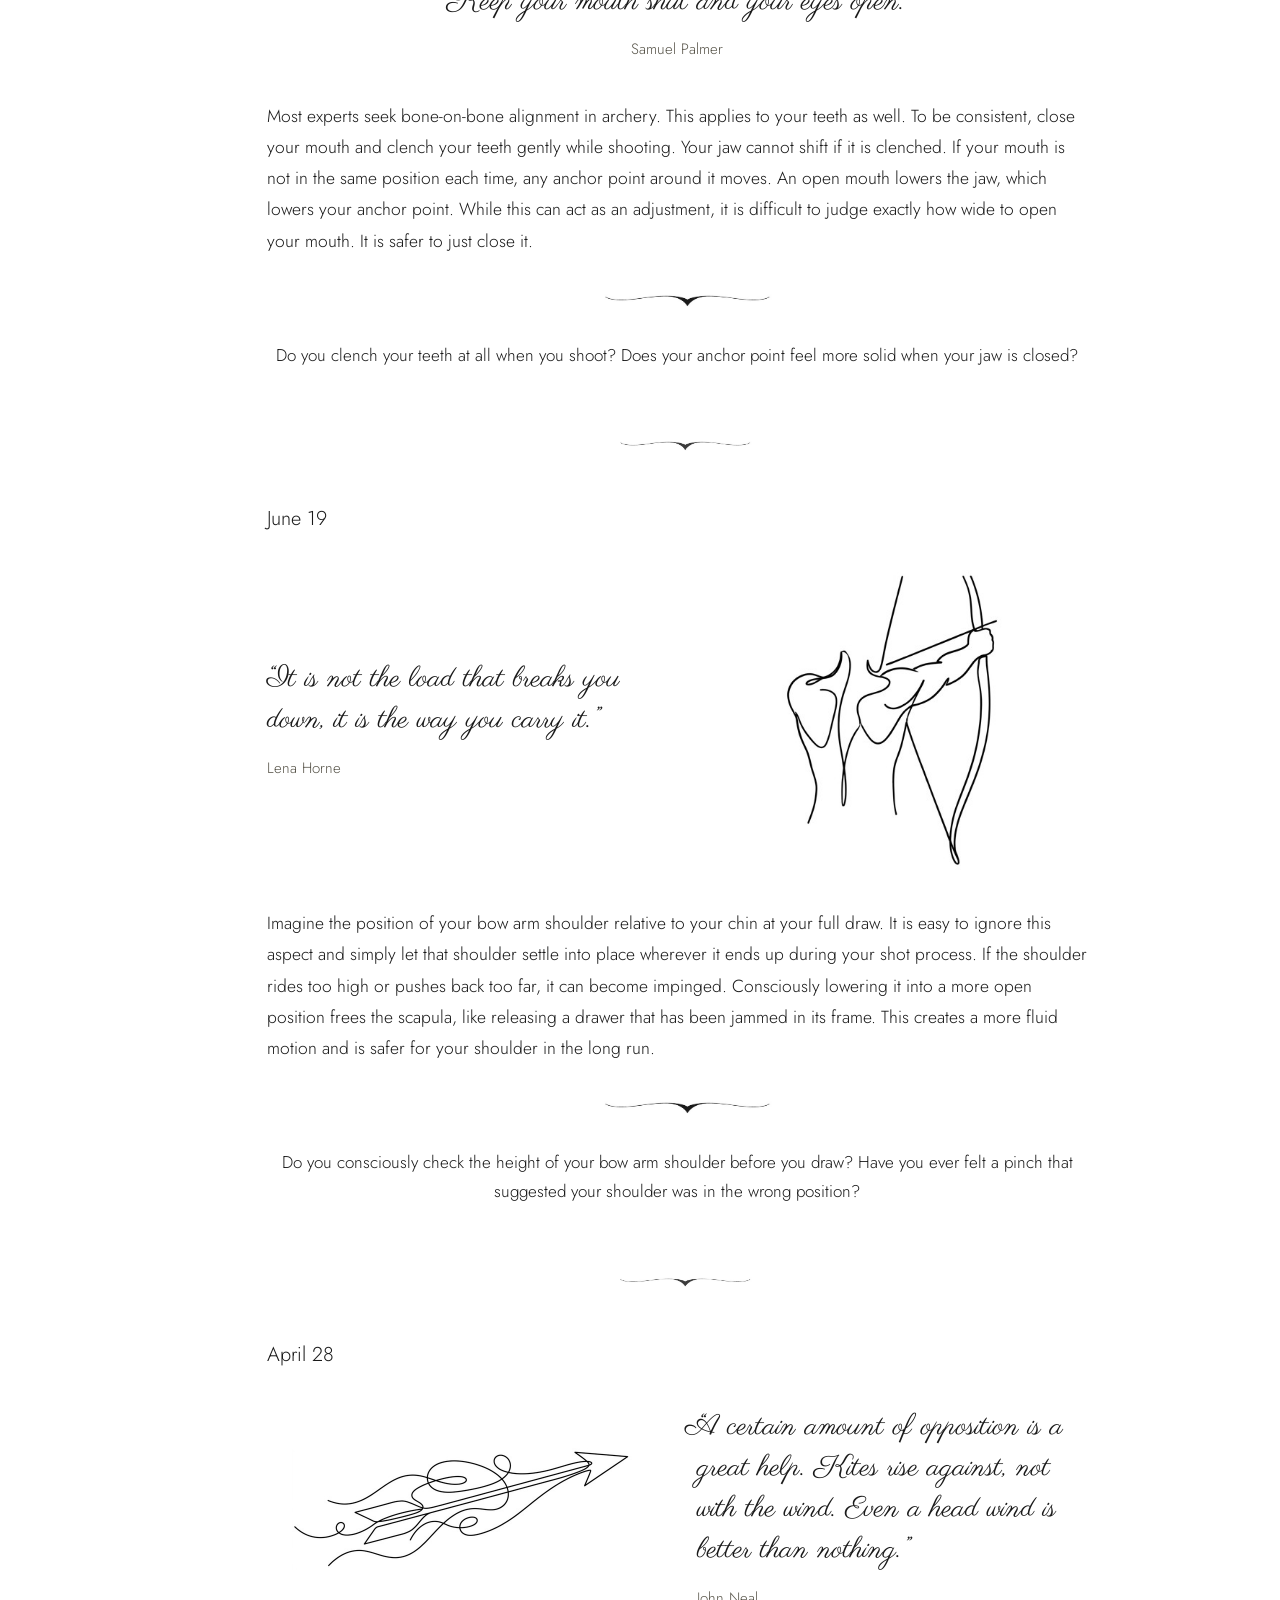
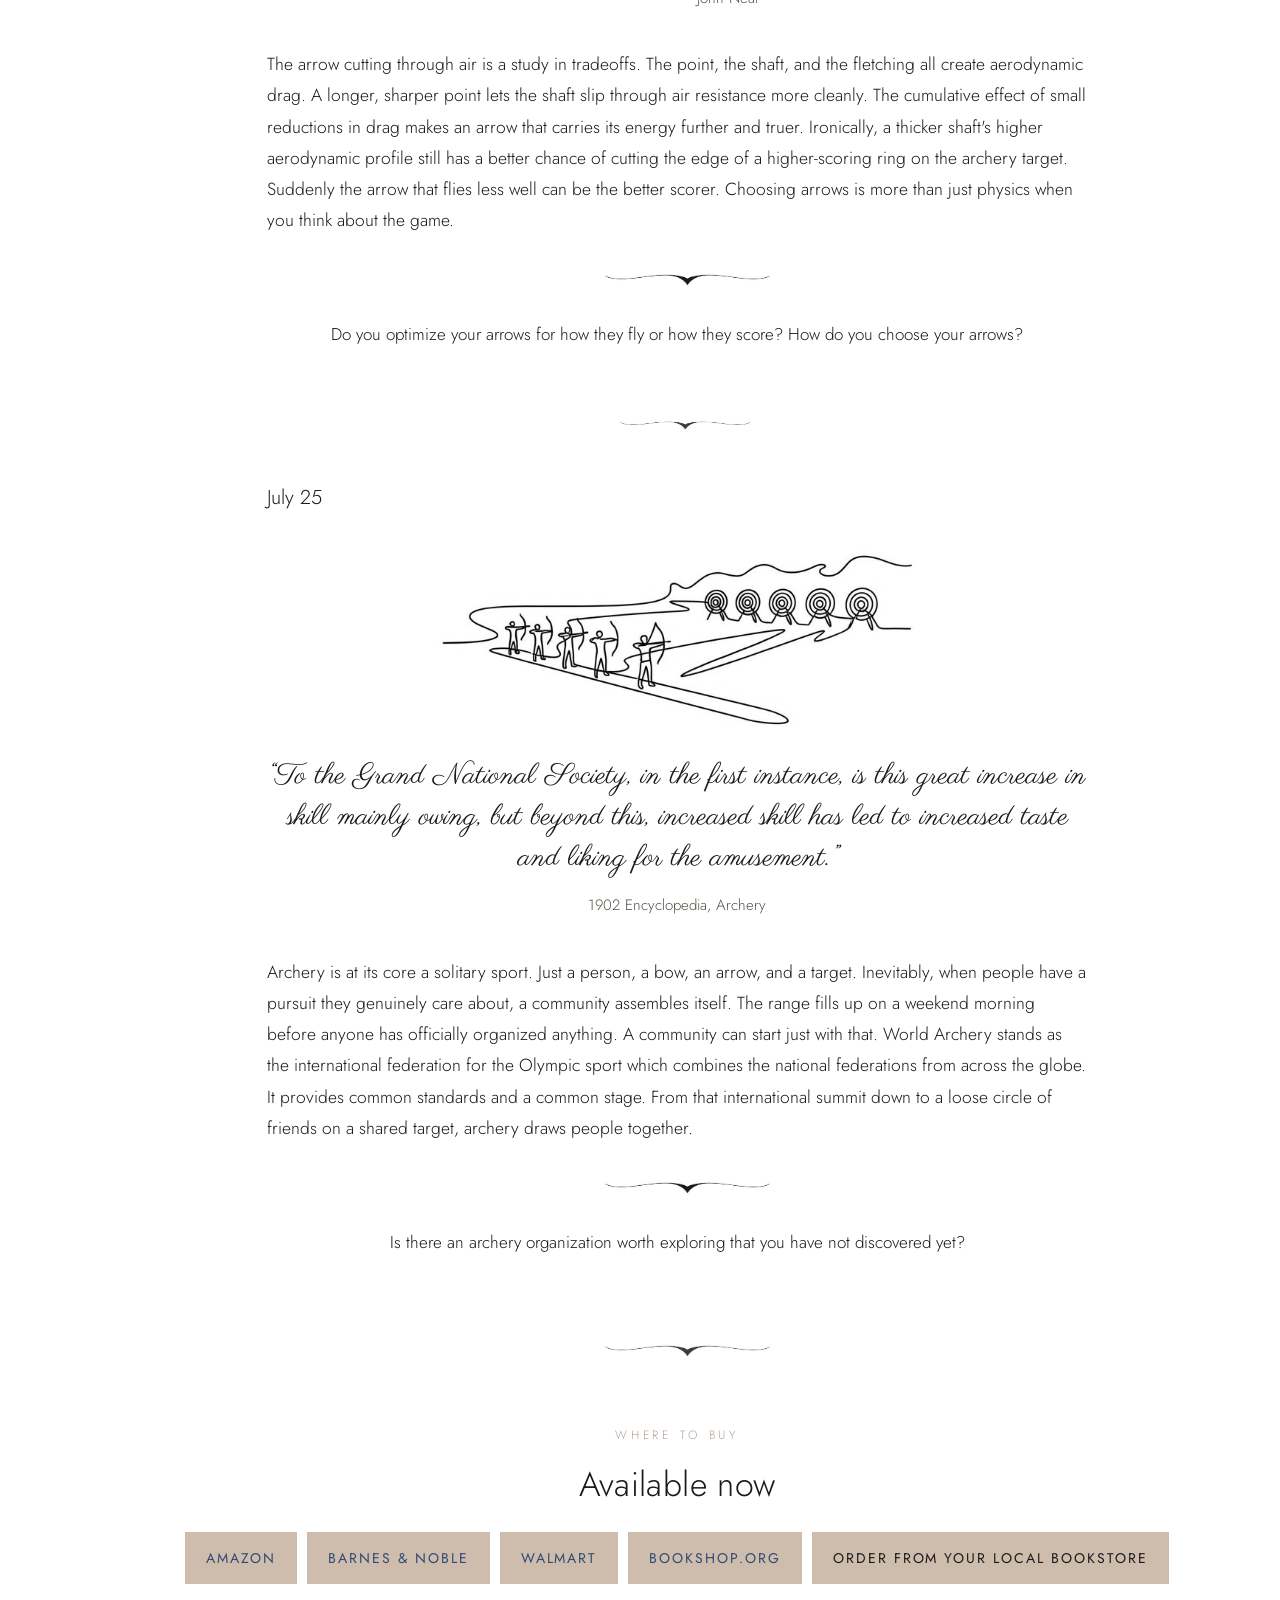
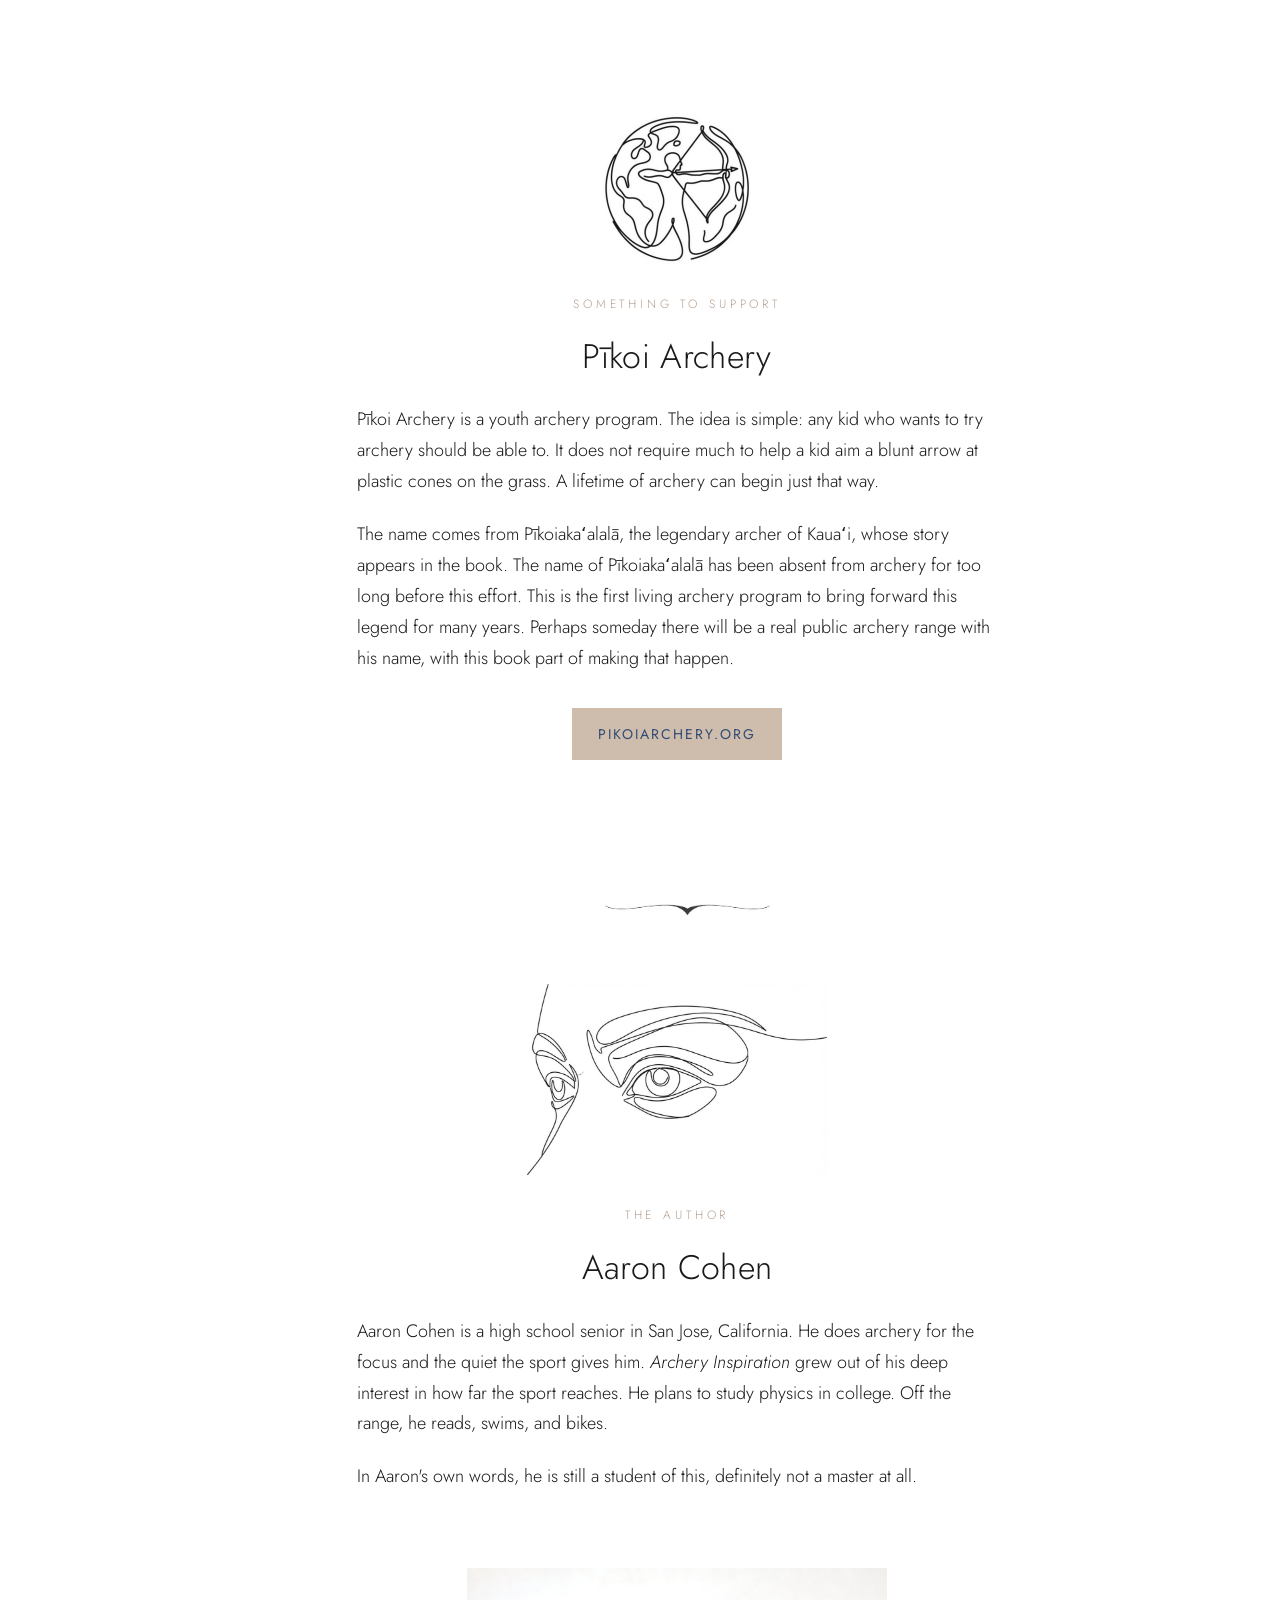
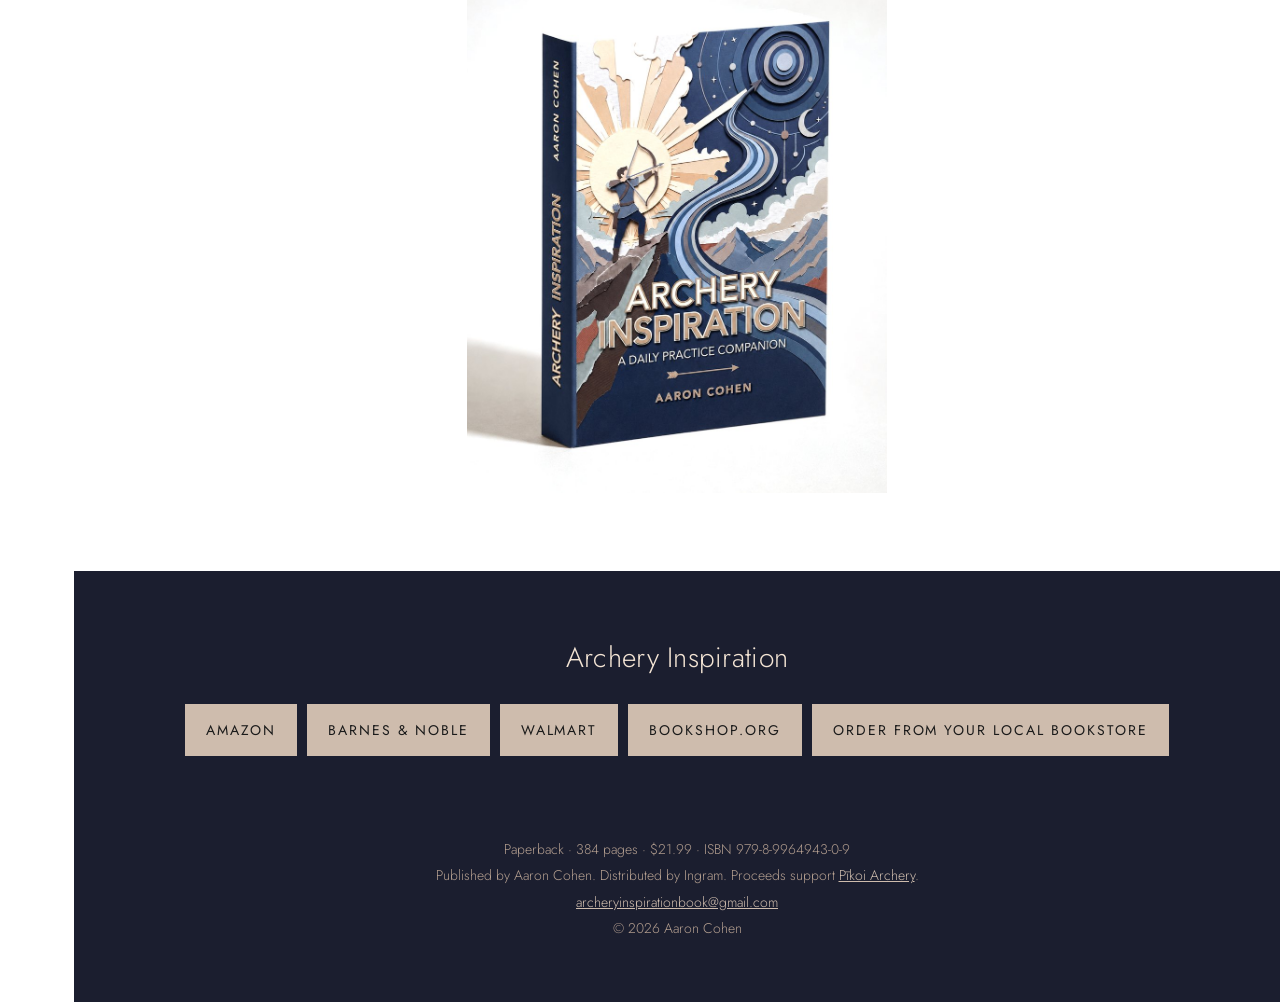
==== commit 902e747e: "Add review section with a quote and citation" ====
--- a/index.html
+++ b/index.html
@@ -108,6 +108,20 @@
     </svg>
   </div>
 
+    <!-- ======================================================= the review -->
+  <section class="band band--paper review" aria-labelledby="review-h">
+    <div class="review__wrap">
+      <p class="eyebrow review__eyebrow">A review</p>
+      <h2 id="review-h" class="vh">What reviewers said</h2>
+      <blockquote class="review__quote">&ldquo;Original, unique, fascinating, <em>Archery Inspiration</em> is an extraordinary archery-based approach to self-help/self-improvement and dealing with the stresses of life through archery, a practice that goes back to the antiquity of human civilization. <em>Archery Inspiration</em> is an exceptional and unreservedly recommended pick for personal, professional, community library Self-Help &amp; Archery collections.&rdquo;
+        <cite class="review__cite">Midwest Book Review</cite>
+      </blockquote>
+    </div>
+  </section>
+
+  <img class="rule" src="img/flourish.png" width="520" height="55" alt="" aria-hidden="true" style="max-width:190px;" decoding="async" loading="lazy">
+
+
   <!-- ================================================= what the book is -->
   <section class="band band--paper sect sect--first" aria-labelledby="about-h">
     <div class="wrap">
--- a/css/site.css
+++ b/css/site.css
@@ -114,6 +114,12 @@
 .hero__title{
   display:block;font-size:13px;letter-spacing:.4em;text-transform:uppercase;
   color:var(--sand);margin:0 0 18px;
+}
+.hero__title span{white-space:nowrap;}
+.hero__title span+span{margin-left:2.1em;}
+@media (max-width:1000px){
+  .hero__title span{display:block;}
+  .hero__title span+span{margin-left:0;margin-top:7px;}
 }
 .hero__lede{font-size:19px;line-height:1.68;color:var(--cream);margin:0 0 30px;max-width:34em;}
 .hero__proceeds{
@@ -265,3 +271,22 @@
 @media (prefers-reduced-motion:reduce){
   .btn,.film__scrim,.film__play{transition:none;}
 }
+
+/* ------------------------------------------------------------ the review */
+.review{padding:62px 28px 0;}
+.review__wrap{max-width:620px;margin:0 auto;}
+.review__eyebrow{text-align:left;}
+.review__quote{
+  font-family:var(--sans);font-weight:300;
+  font-size:20px;line-height:1.68;color:var(--ink);
+  margin:0;text-indent:-0.42em;
+}
+.review__cite{
+  display:block;margin:20px 0 0;font-style:normal;
+  font-size:12px;letter-spacing:.26em;text-transform:uppercase;color:var(--stone);
+}
+@media (max-width:560px){
+  .review{padding-top:46px;}
+  .review__quote{font-size:18px;}
+}
+
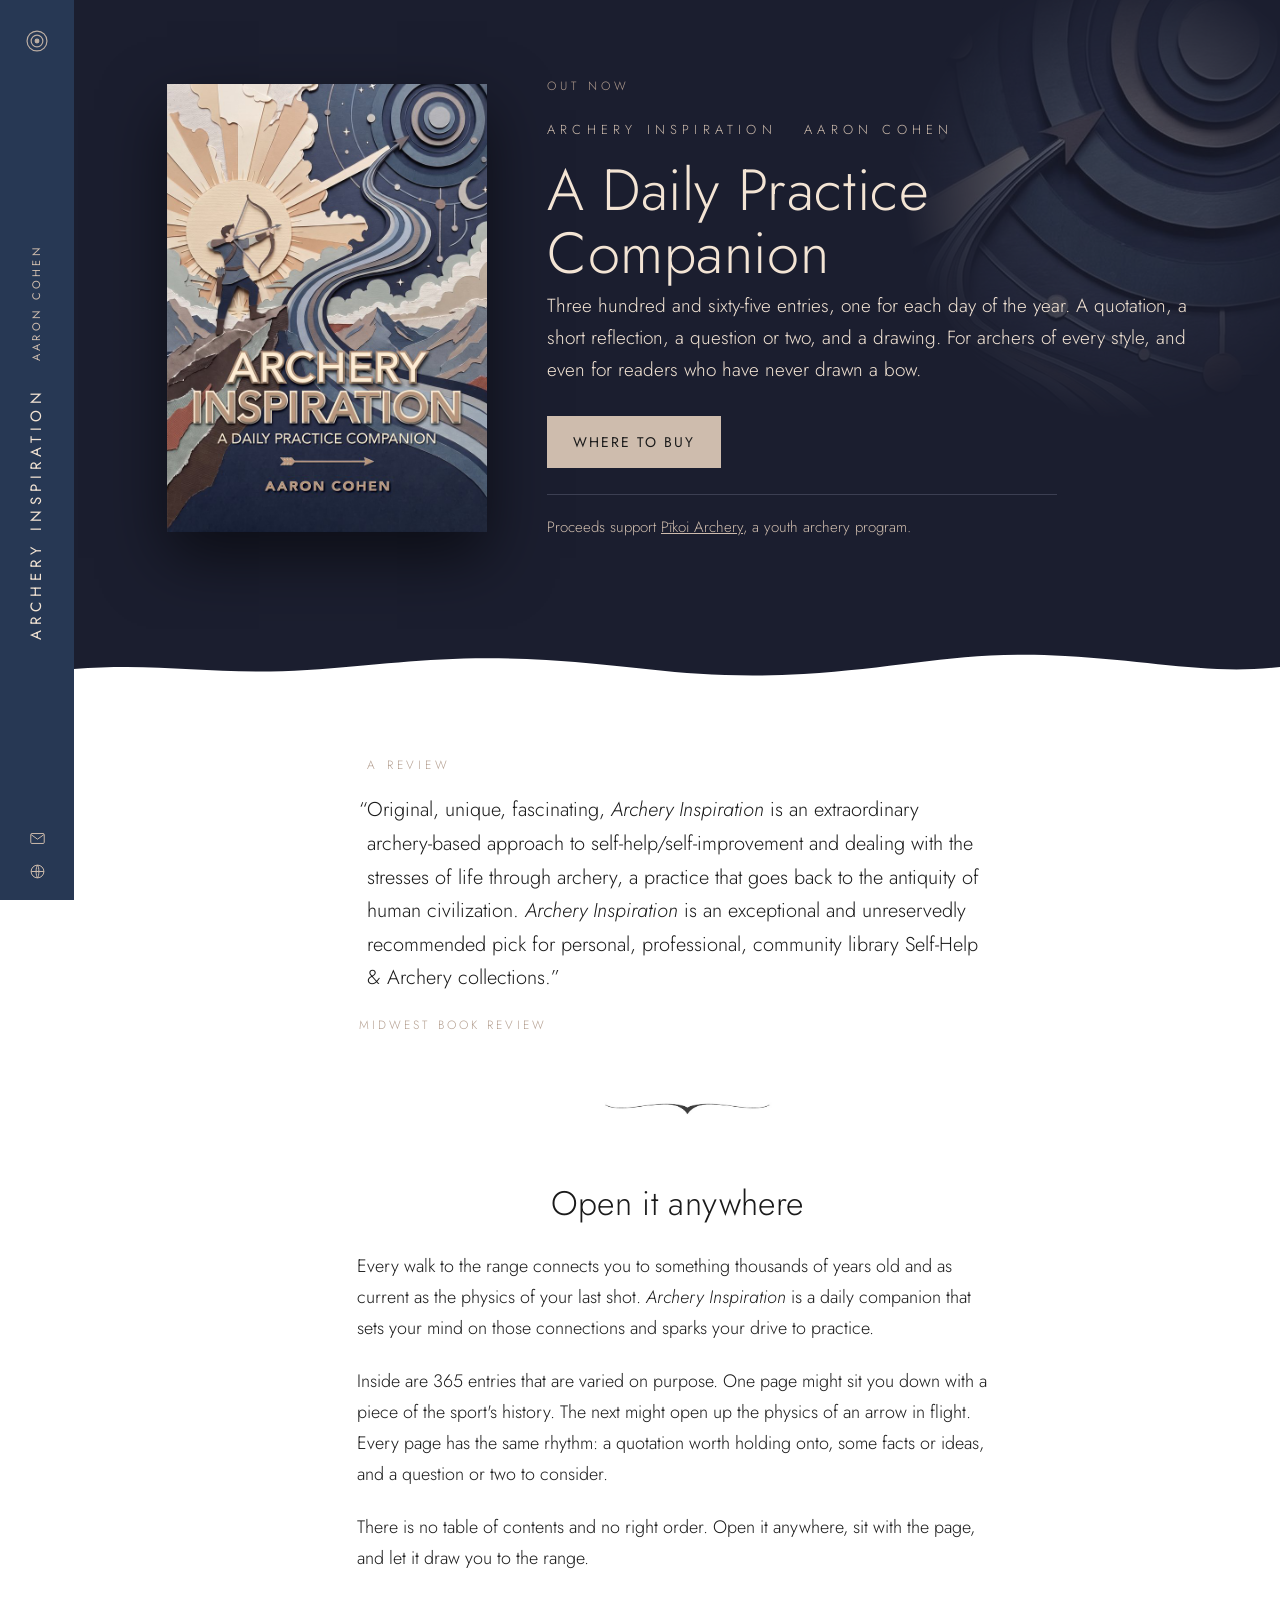
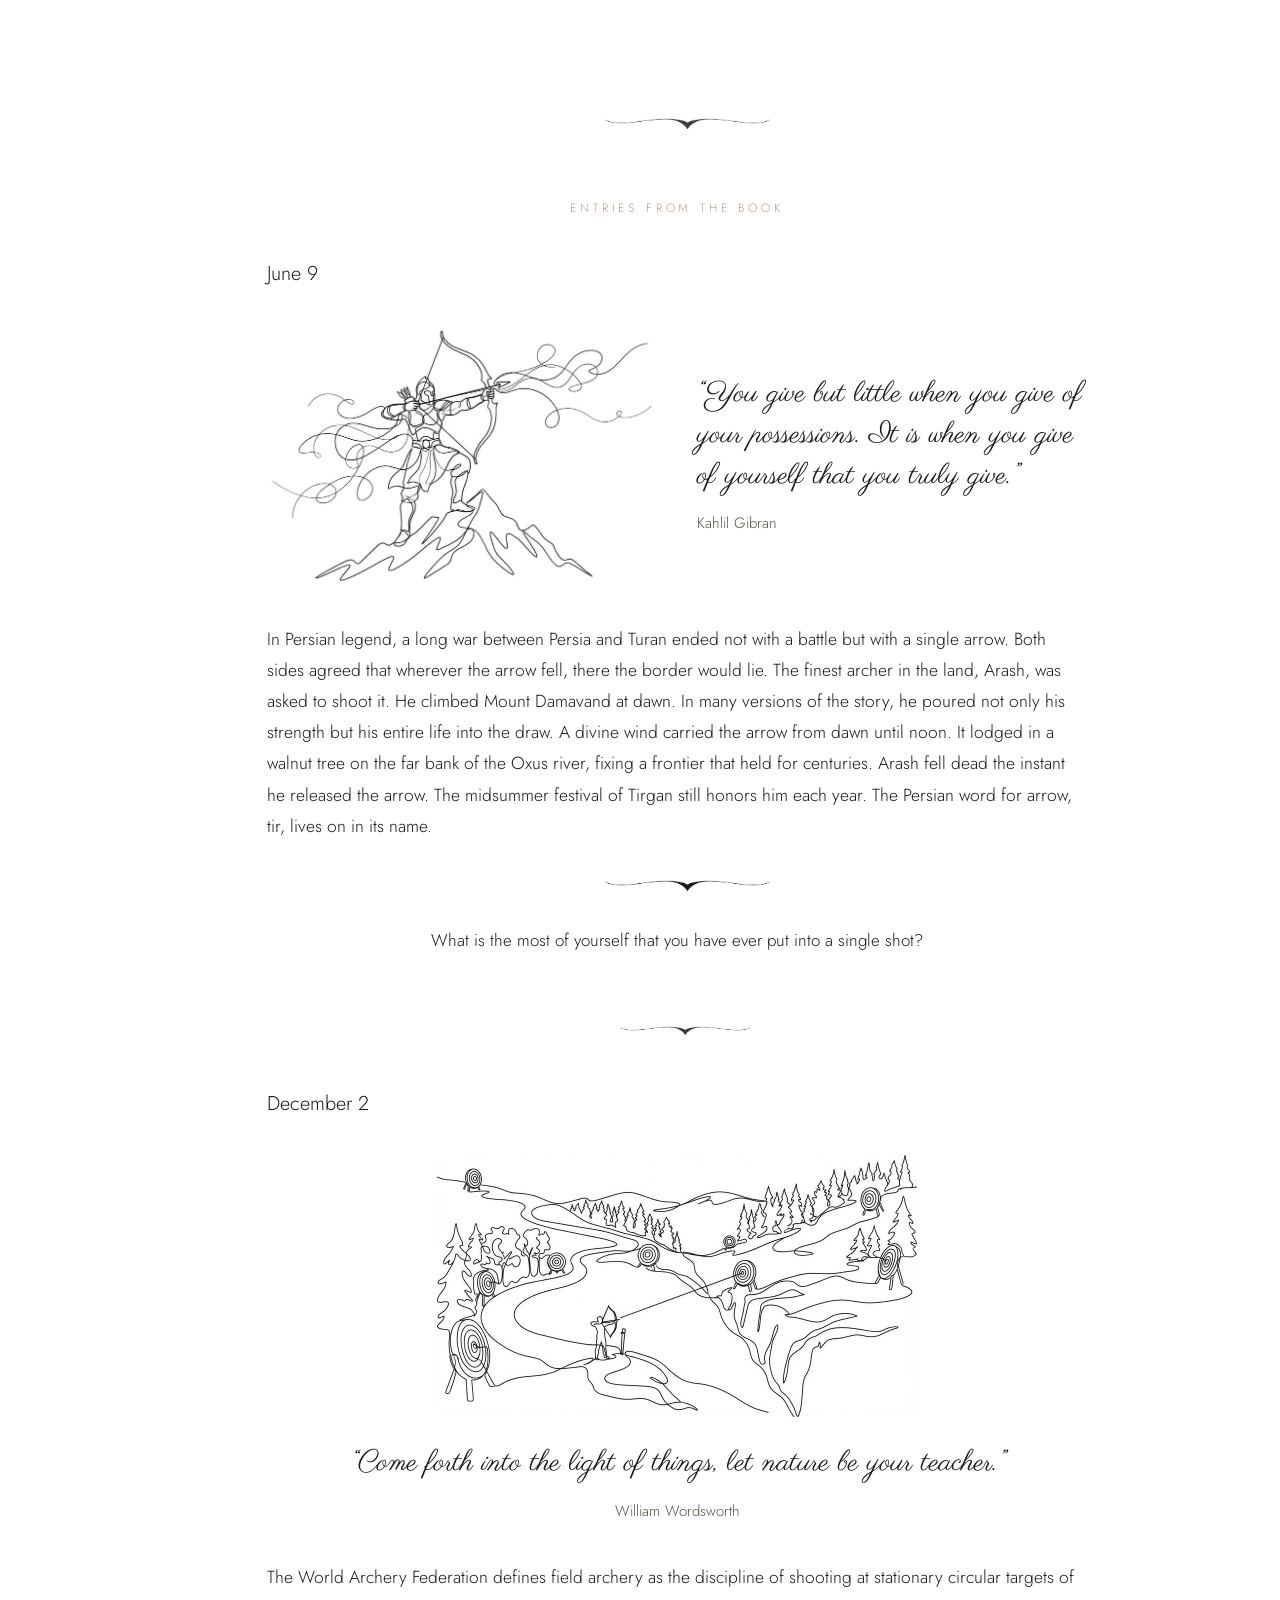
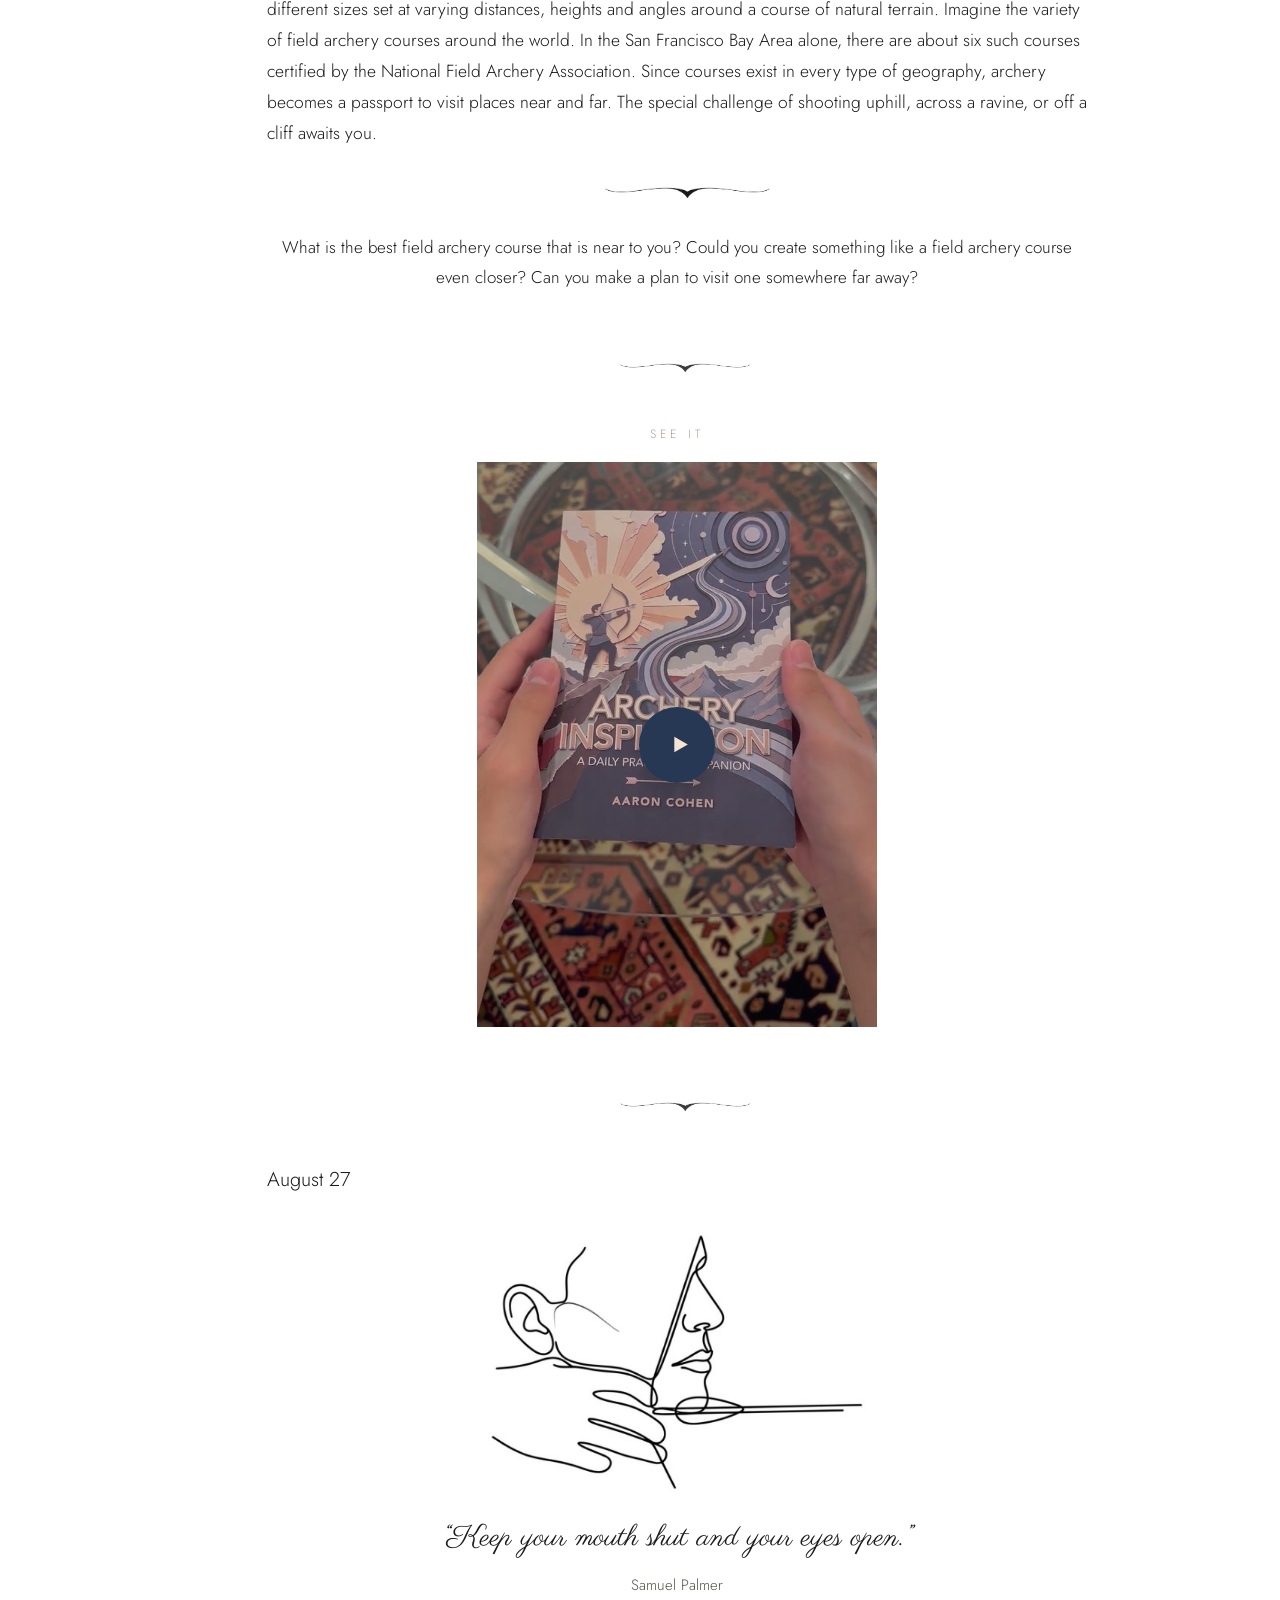
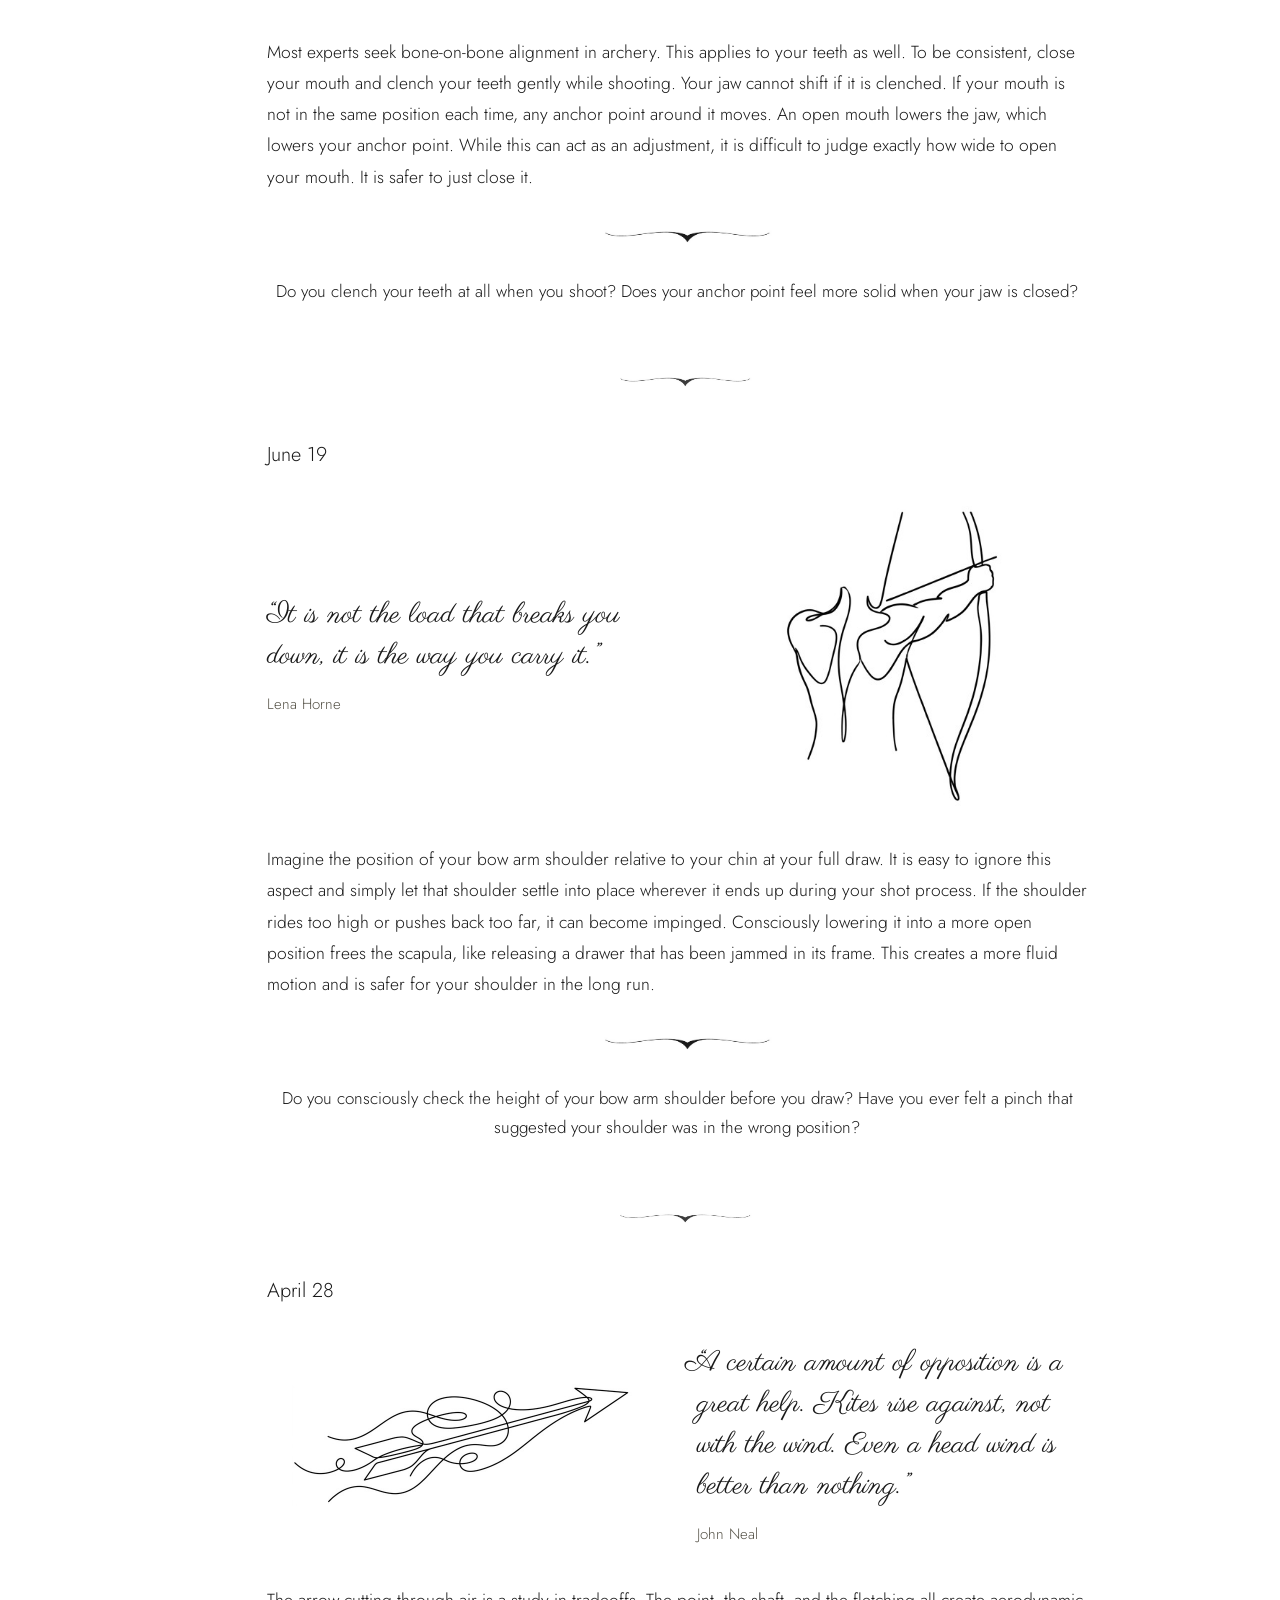
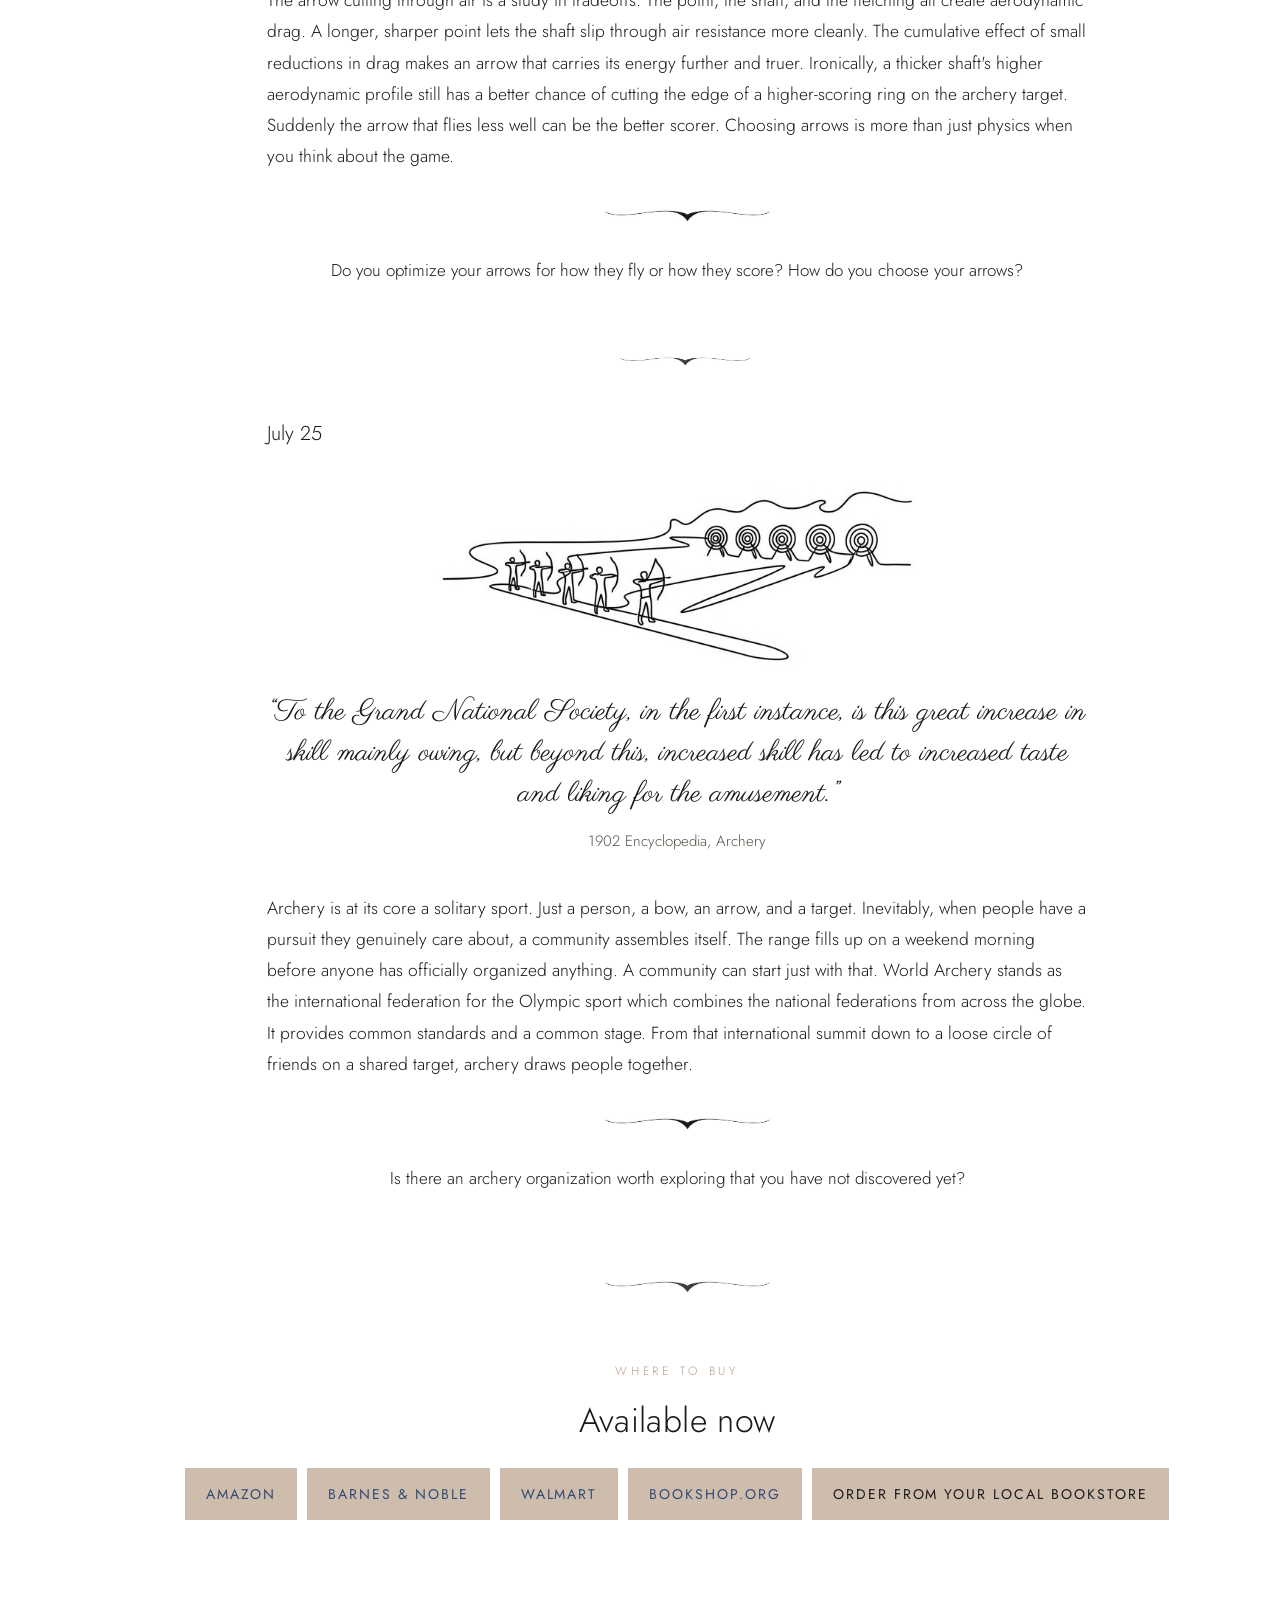
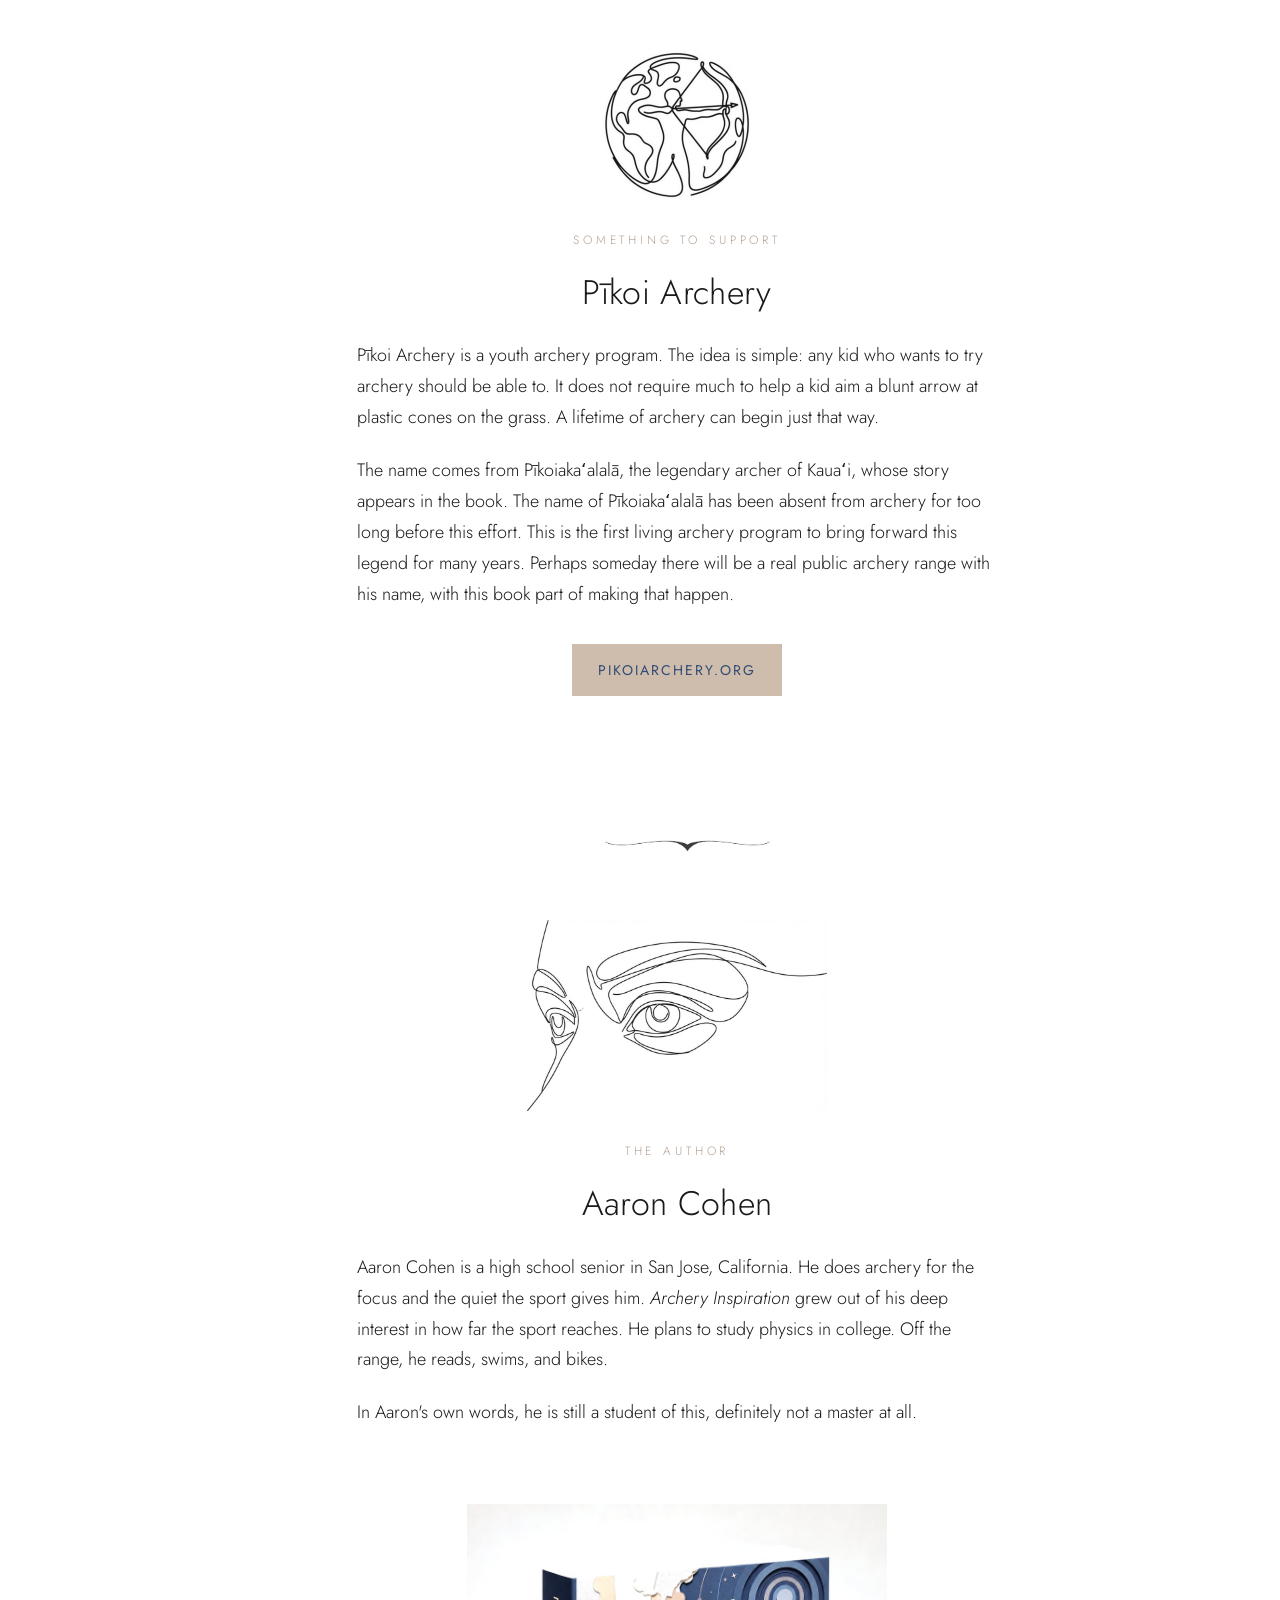
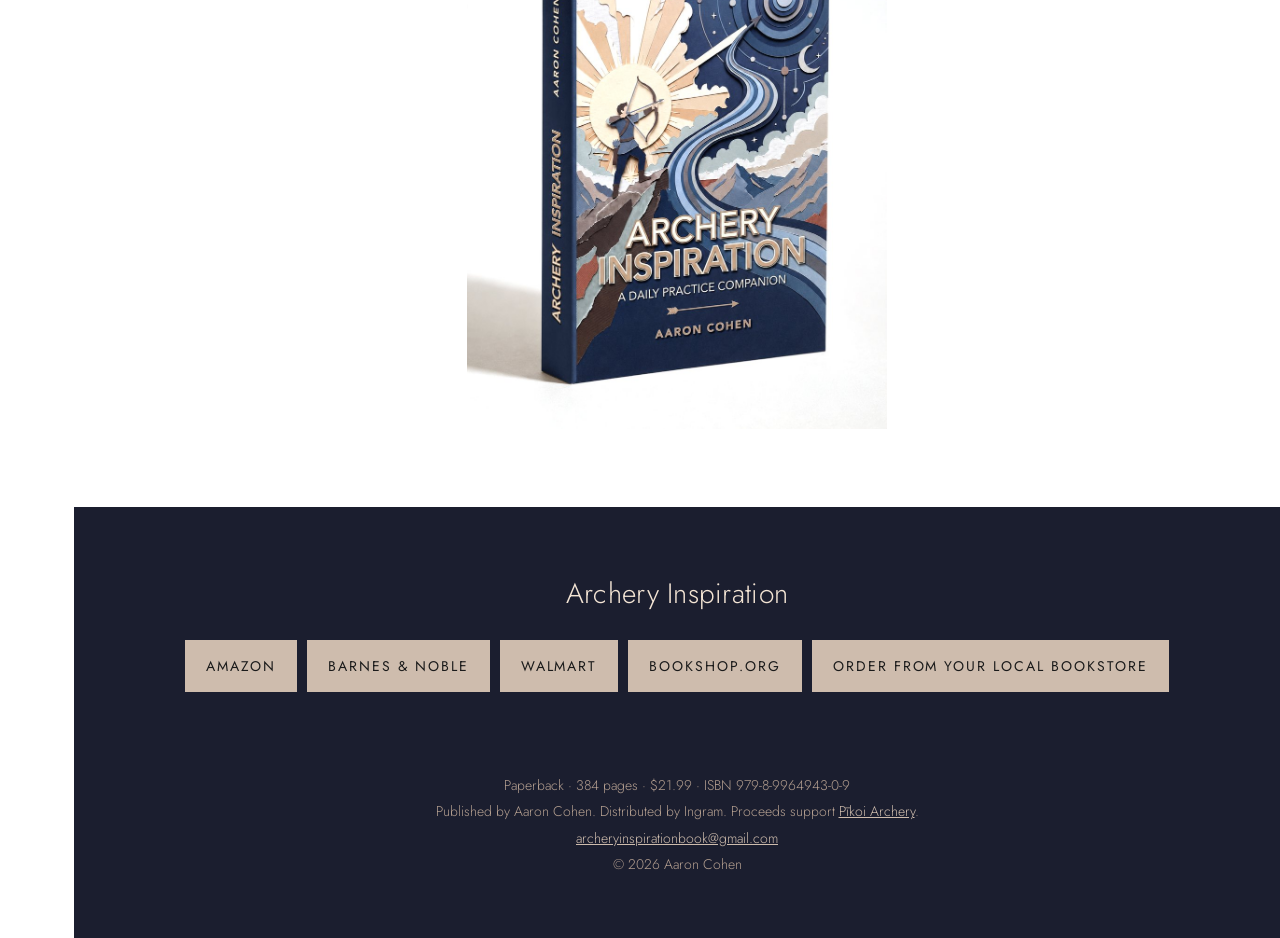
==== commit 2e808606: "Fix section class in index.html" ====
--- a/index.html
+++ b/index.html
@@ -123,7 +123,7 @@
 
 
   <!-- ================================================= what the book is -->
-  <section class="band band--paper sect sect--first" aria-labelledby="about-h">
+    <section class="band band--paper sect" aria-labelledby="about-h">
     <div class="wrap">
       <h2 id="about-h">Open it anywhere</h2>
       <p>Every walk to the range connects you to something thousands of years old and as current as the physics of your last shot. <em>Archery Inspiration</em> is a daily companion that sets your mind on those connections and sparks your drive to practice.</p>
